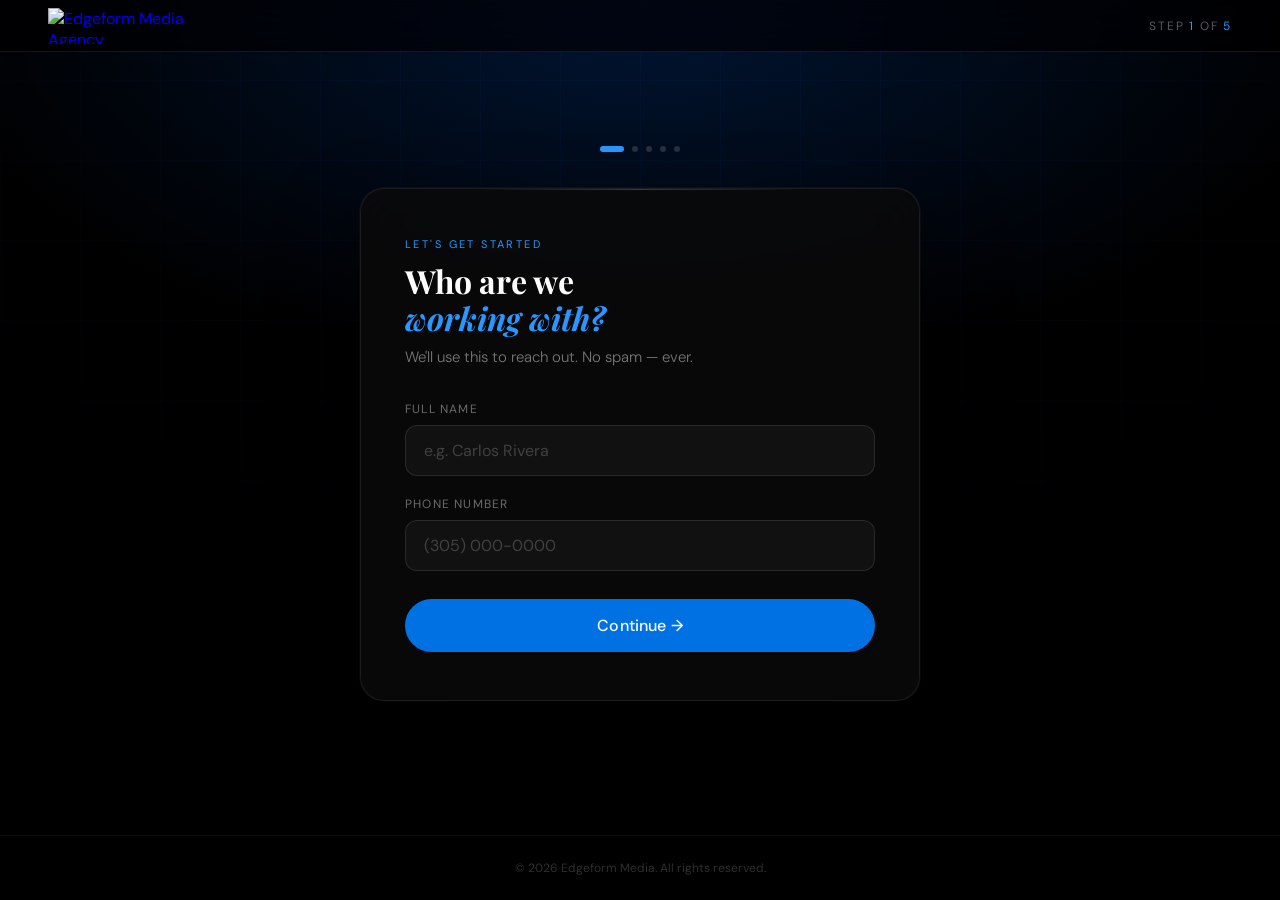
==== form/index.html @ 1263319d "Expand EFMG site with motion and insights" ====
<!DOCTYPE html>
<html lang="en">
<head>
<meta charset="UTF-8">
<meta name="viewport" content="width=device-width, initial-scale=1.0">
<title>Get Started — Edgeform Media</title>
<link rel="preconnect" href="https://fonts.googleapis.com">
<link href="https://fonts.googleapis.com/css2?family=Playfair+Display:ital,wght@0,400;0,700;1,400&family=DM+Sans:wght@300;400;500&display=swap" rel="stylesheet">
<style>
:root {
  --black:#000000;--white:#ffffff;--blue:#0071e3;--blue-hover:#0077ed;--accent:#2997ff;
}
*{margin:0;padding:0;box-sizing:border-box;}
html{scroll-behavior:smooth;}
body{font-family:'DM Sans',-apple-system,BlinkMacSystemFont,sans-serif;background:#000;color:#fff;min-height:100vh;display:flex;flex-direction:column;overflow-x:hidden;}
.page-bg{position:fixed;inset:0;z-index:0;background:radial-gradient(ellipse 80% 60% at 50% 0%,#001533 0%,#000 70%);}
.page-grid{position:fixed;inset:0;z-index:0;background-image:linear-gradient(rgba(41,151,255,.03) 1px,transparent 1px),linear-gradient(90deg,rgba(41,151,255,.03) 1px,transparent 1px);background-size:80px 80px;mask-image:radial-gradient(ellipse 100% 100% at 50% 0%,black 20%,transparent 80%);}
nav{position:relative;z-index:10;padding:0 48px;height:52px;display:flex;align-items:center;justify-content:space-between;background:rgba(0,0,0,.72);backdrop-filter:saturate(180%) blur(20px);border-bottom:1px solid rgba(255,255,255,.08);}
.nav-logo{display:flex;align-items:center;text-decoration:none;}
.nav-logo-img{height:36px;width:auto;aspect-ratio:4/1;object-fit:contain;display:block;}
.nav-step-indicator{font-size:12px;letter-spacing:.15em;text-transform:uppercase;color:rgba(255,255,255,.35);}
.nav-step-indicator span{color:var(--accent);}
.form-wrapper{position:relative;z-index:5;flex:1;display:flex;flex-direction:column;align-items:center;justify-content:center;padding:40px 24px 80px;}
.progress-track{width:100%;max-width:560px;margin-bottom:36px;}
.progress-dots{display:flex;gap:8px;align-items:center;justify-content:center;}
.dot{width:6px;height:6px;border-radius:50%;background:rgba(255,255,255,.15);transition:all .4s cubic-bezier(.23,1,.32,1);}
.dot.active{width:24px;border-radius:3px;background:var(--accent);}
.dot.done{background:rgba(41,151,255,.45);}
.form-card{width:100%;max-width:560px;background:rgba(10,10,10,.85);border:1px solid rgba(255,255,255,.08);border-radius:24px;padding:48px 44px;backdrop-filter:blur(20px);box-shadow:0 40px 80px rgba(0,0,0,.6),0 0 0 1px rgba(255,255,255,.04);position:relative;overflow:hidden;transition:max-width .4s cubic-bezier(.23,1,.32,1);}
.form-card::before{content:'';position:absolute;top:0;left:20%;right:20%;height:1px;background:linear-gradient(90deg,transparent,rgba(41,151,255,.4),transparent);}
.form-card.wide{max-width:920px;}
.step{display:none;}
.step.active{display:block;animation:stepIn .45s cubic-bezier(.23,1,.32,1) forwards;}
@keyframes stepIn{from{opacity:0;transform:translateY(18px)}to{opacity:1;transform:translateY(0)}}
.step-eyebrow{font-size:11px;letter-spacing:.22em;text-transform:uppercase;color:var(--accent);margin-bottom:12px;}
.step-title{font-family:'Playfair Display',serif;font-size:clamp(22px,4vw,32px);font-weight:700;line-height:1.15;margin-bottom:8px;}
.step-title em{font-style:italic;color:var(--accent);}
.step-sub{font-size:15px;color:rgba(255,255,255,.45);line-height:1.6;margin-bottom:32px;font-weight:300;}
.step-sub strong{color:var(--accent);font-weight:500;}
.input-group{margin-bottom:20px;}
.input-label{display:block;font-size:12px;letter-spacing:.1em;text-transform:uppercase;color:rgba(255,255,255,.4);margin-bottom:8px;}
.input-field{width:100%;background:rgba(255,255,255,.04);border:1px solid rgba(255,255,255,.1);border-radius:12px;padding:14px 18px;color:#fff;font-family:'DM Sans',sans-serif;font-size:16px;transition:border-color .2s,background .2s,box-shadow .2s;outline:none;-webkit-appearance:none;}
.input-field::placeholder{color:rgba(255,255,255,.2);}
.input-field:focus{border-color:rgba(41,151,255,.5);background:rgba(41,151,255,.04);box-shadow:0 0 0 3px rgba(41,151,255,.08);}
.input-field.error{border-color:rgba(255,80,80,.5);}
textarea.input-field{resize:vertical;min-height:100px;line-height:1.6;}
.choice-group{display:grid;grid-template-columns:1fr 1fr;gap:12px;margin-bottom:32px;}
.choice-btn{background:rgba(255,255,255,.04);border:1px solid rgba(255,255,255,.1);border-radius:14px;padding:20px 16px;color:#fff;font-family:'DM Sans',sans-serif;font-size:15px;font-weight:500;cursor:pointer;transition:all .25s cubic-bezier(.23,1,.32,1);text-align:center;position:relative;overflow:hidden;}
.choice-btn::before{content:'';position:absolute;inset:0;background:linear-gradient(135deg,rgba(41,151,255,.12),transparent);opacity:0;transition:opacity .25s;}
.choice-btn:hover{border-color:rgba(41,151,255,.35);transform:translateY(-2px);}
.choice-btn:hover::before{opacity:1;}
.choice-icon{font-size:24px;display:block;margin-bottom:8px;}
.stat-block{border:1px solid rgba(255,255,255,.07);border-radius:16px;padding:28px 28px 20px;margin-bottom:28px;background:rgba(41,151,255,.03);overflow:hidden;position:relative;animation:statFadeIn .5s .15s cubic-bezier(.23,1,.32,1) both;}
@keyframes statFadeIn{from{opacity:0;transform:scale(.97)}to{opacity:1;transform:scale(1)}}
.stat-block::before{content:'';position:absolute;top:0;left:0;right:0;height:1px;background:linear-gradient(90deg,transparent,rgba(41,151,255,.35),transparent);}
.stat-number{font-family:'Playfair Display',serif;font-size:56px;font-weight:700;color:var(--accent);line-height:1;margin-bottom:8px;}
.stat-text{font-size:16px;color:rgba(255,255,255,.75);line-height:1.5;font-weight:300;margin-bottom:20px;}
.stat-text strong{color:#fff;font-weight:500;}
.source-btn{display:inline-flex;align-items:center;gap:6px;font-size:11px;letter-spacing:.08em;text-transform:uppercase;color:rgba(255,255,255,.3);text-decoration:none;border:1px solid rgba(255,255,255,.1);padding:6px 14px;border-radius:20px;transition:all .2s;}
.source-btn:hover{color:var(--accent);border-color:rgba(41,151,255,.3);}
.source-btn svg{width:10px;height:10px;}
.btn-primary{width:100%;background:var(--blue);color:#fff;border:none;padding:16px 36px;border-radius:30px;font-size:16px;font-family:'DM Sans',sans-serif;cursor:pointer;transition:all .2s;font-weight:500;margin-top:8px;letter-spacing:.01em;}
.btn-primary:hover{background:var(--blue-hover);transform:scale(1.02);}
.btn-primary:active{transform:scale(.99);}
.btn-back{background:none;border:none;color:rgba(255,255,255,.3);font-family:'DM Sans',sans-serif;font-size:13px;cursor:pointer;margin-top:16px;width:100%;text-align:center;padding:8px;transition:color .2s;letter-spacing:.05em;}
.btn-back:hover{color:rgba(255,255,255,.6);}
.success-icon{width:64px;height:64px;background:rgba(41,151,255,.1);border:1px solid rgba(41,151,255,.3);border-radius:50%;display:flex;align-items:center;justify-content:center;margin:0 auto 28px;animation:successPop .5s cubic-bezier(.34,1.56,.64,1) both;}
@keyframes successPop{from{transform:scale(0);opacity:0}to{transform:scale(1);opacity:1}}
.success-icon svg{width:28px;height:28px;color:var(--accent);}
.divider{height:1px;background:linear-gradient(90deg,transparent,rgba(255,255,255,.08),transparent);margin:28px 0;}
.auto-save-badge{position:absolute;top:-14px;right:24px;background:rgba(41,151,255,.15);border:1px solid rgba(41,151,255,.3);border-radius:20px;padding:4px 14px;font-size:11px;color:var(--accent);letter-spacing:.08em;opacity:0;transition:opacity .4s;}
.auto-save-badge.visible{opacity:1;}

/* ── MODE TOGGLE ── */
.mode-toggle{display:flex;background:rgba(255,255,255,.04);border:1px solid rgba(255,255,255,.08);border-radius:12px;padding:4px;margin-bottom:24px;gap:4px;}
.mode-btn{flex:1;padding:10px 12px;border:none;border-radius:9px;font-family:'DM Sans',sans-serif;font-size:13px;font-weight:500;cursor:pointer;transition:all .25s cubic-bezier(.23,1,.32,1);color:rgba(255,255,255,.4);background:transparent;display:flex;align-items:center;justify-content:center;gap:7px;}
.mode-btn.active{background:var(--blue);color:#fff;box-shadow:0 4px 12px rgba(0,113,227,.35);}
.mode-btn svg{width:14px;height:14px;}

/* ── DEMO BANNER ── */
.demo-banner{background:linear-gradient(135deg,rgba(41,151,255,.12),rgba(0,40,90,.2));border:1px solid rgba(41,151,255,.2);border-radius:14px;padding:18px 20px;display:flex;align-items:center;gap:14px;margin-bottom:20px;}
.demo-banner-icon{font-size:28px;flex-shrink:0;}
.demo-banner-text p{font-size:13px;color:rgba(255,255,255,.55);line-height:1.5;margin-top:3px;}
.demo-banner-text strong{font-size:15px;color:#fff;font-weight:500;}

/* ── BUILDER ── */
.builder-wrap{display:flex;flex-direction:column;gap:10px;}
.tool-row{display:flex;gap:5px;flex-wrap:wrap;align-items:center;}
.tool-btn{display:flex;flex-direction:column;align-items:center;gap:3px;padding:9px 12px;border:2px solid rgba(255,255,255,.1);background:rgba(255,255,255,.04);border-radius:10px;color:rgba(255,255,255,.55);font-family:'DM Sans',sans-serif;font-size:10px;font-weight:600;cursor:pointer;transition:all .18s;min-width:52px;letter-spacing:.02em;}
.tool-btn:hover{background:rgba(255,255,255,.1);color:#fff;border-color:rgba(255,255,255,.3);}
.tool-btn.active{background:#0071e3;color:#fff;border-color:#0071e3;box-shadow:0 4px 14px rgba(0,113,227,.45);}
.tool-btn svg{width:17px;height:17px;}
.tool-sep-v{width:1px;height:34px;background:rgba(255,255,255,.12);margin:0 1px;flex-shrink:0;}
/* Options bar */
.options-row{display:flex;align-items:center;gap:8px;background:rgba(255,255,255,.04);border:1px solid rgba(255,255,255,.1);border-radius:11px;padding:9px 12px;flex-wrap:wrap;}
.opt-label{font-size:10px;color:rgba(255,255,255,.4);font-weight:600;white-space:nowrap;letter-spacing:.06em;text-transform:uppercase;}
.color-swatch{width:26px;height:26px;border-radius:50%;border:3px solid transparent;cursor:pointer;transition:transform .15s,border-color .15s;flex-shrink:0;}
.color-swatch:hover{transform:scale(1.18);}
.color-swatch.active{border-color:#fff;transform:scale(1.18);box-shadow:0 0 0 2px rgba(255,255,255,.3);}
.opt-div{width:1px;height:20px;background:rgba(255,255,255,.12);flex-shrink:0;}
.size-slider{-webkit-appearance:none;appearance:none;width:70px;height:5px;background:rgba(255,255,255,.15);border-radius:3px;outline:none;cursor:pointer;}
.size-slider::-webkit-slider-thumb{-webkit-appearance:none;width:15px;height:15px;border-radius:50%;background:#2997ff;cursor:pointer;border:2px solid #fff;}
.size-val{font-size:11px;color:rgba(255,255,255,.5);min-width:26px;text-align:left;}
.opacity-slider{-webkit-appearance:none;appearance:none;width:70px;height:5px;border-radius:3px;outline:none;cursor:pointer;background:linear-gradient(to right,rgba(255,255,255,0),#fff);}
.opacity-slider::-webkit-slider-thumb{-webkit-appearance:none;width:15px;height:15px;border-radius:50%;background:#2997ff;cursor:pointer;border:2px solid #fff;}
/* Selection panel */
.sel-panel{display:none;align-items:center;gap:8px;background:rgba(41,151,255,.08);border:1px solid rgba(41,151,255,.25);border-radius:11px;padding:8px 12px;flex-wrap:wrap;}
.sel-panel.visible{display:flex;}
.sel-panel-label{font-size:10px;color:var(--accent);font-weight:600;letter-spacing:.06em;text-transform:uppercase;}
/* Canvas */
.canvas-container{position:relative;border-radius:12px;overflow:hidden;border:2px solid rgba(255,255,255,.12);box-shadow:0 8px 32px rgba(0,0,0,.5);width:100%;}
#builderCanvas{display:block;cursor:crosshair;}
.canvas-hint{position:absolute;top:50%;left:50%;transform:translate(-50%,-50%);text-align:center;pointer-events:none;transition:opacity .3s;}
.canvas-hint-icon{font-size:32px;margin-bottom:6px;}
.canvas-hint p{font-size:13px;color:rgba(100,100,100,.7);font-weight:400;}
/* Sections */
.sections-label{font-size:10px;letter-spacing:.1em;text-transform:uppercase;color:rgba(255,255,255,.35);margin-bottom:7px;font-weight:600;}
.sections-grid{display:grid;grid-template-columns:repeat(4,1fr);gap:6px;}
.section-chip{background:rgba(255,255,255,.05);border:1.5px solid rgba(255,255,255,.1);border-radius:9px;padding:9px 4px 7px;text-align:center;cursor:pointer;transition:all .18s;user-select:none;font-family:'DM Sans',sans-serif;}
.section-chip:hover{background:rgba(41,151,255,.14);border-color:rgba(41,151,255,.45);transform:translateY(-2px);box-shadow:0 4px 10px rgba(41,151,255,.18);}
.section-chip:active{transform:translateY(0);}
.section-chip-icon{font-size:18px;display:block;margin-bottom:4px;}
.section-chip-label{font-size:10px;color:rgba(255,255,255,.6);font-weight:600;}
.section-chip:hover .section-chip-label{color:#fff;}

@media(max-width:720px){
  .form-card.wide{padding:24px 16px;}
  .tool-row{gap:4px;}
  .tool-btn{min-width:44px;padding:8px 8px;font-size:10px;}
  .tool-btn svg{width:16px;height:16px;}
  .canvas-container{height:300px !important;}
  .sections-grid{grid-template-columns:repeat(4,1fr);}
  nav{padding:0 20px;}
}
footer{position:relative;z-index:5;text-align:center;padding:24px;font-size:12px;color:rgba(255,255,255,.18);border-top:1px solid rgba(255,255,255,.05);}
</style>
</head>
<body>

<div class="page-bg"></div>
<div class="page-grid"></div>

<nav>
  <a href="index.html" class="nav-logo">
    <img src="logo.png" alt="Edgeform Media Agency" class="nav-logo-img">
  </a>
  <div class="nav-step-indicator">Step <span id="stepCounter">1</span> of <span id="totalSteps">5</span></div>
</nav>

<div class="form-wrapper">
  <div class="progress-track"><div class="progress-dots" id="progressDots"></div></div>

  <div class="form-card" id="formCard">
    <div class="auto-save-badge" id="autoSaveBadge">✓ Info saved</div>

    <!-- STEP 1 -->
    <div class="step active" id="step-1">
      <p class="step-eyebrow">Let's get started</p>
      <h1 class="step-title">Who are we<br><em>working with?</em></h1>
      <p class="step-sub">We'll use this to reach out. No spam — ever.</p>
      <div class="input-group">
        <label class="input-label" for="name">Full Name</label>
        <input class="input-field" type="text" id="name" placeholder="e.g. Carlos Rivera" autocomplete="name">
      </div>
      <div class="input-group">
        <label class="input-label" for="phone">Phone Number</label>
        <input class="input-field" type="tel" id="phone" placeholder="(305) 000-0000" autocomplete="tel">
      </div>
      <button class="btn-primary" onclick="submitStep1()">Continue →</button>
    </div>

    <!-- STEP 2 -->
    <div class="step" id="step-2">
      <p class="step-eyebrow">Your online presence</p>
      <h1 class="step-title">Do you currently<br><em>have a website?</em></h1>
      <p class="step-sub">Be honest — there's no wrong answer here.</p>
      <div class="choice-group">
        <button class="choice-btn" onclick="chooseWebsite('yes')">
          <span class="choice-icon">✅</span><span>Yes, I do</span>
        </button>
        <button class="choice-btn" onclick="chooseWebsite('no')">
          <span class="choice-icon">🚫</span><span>No, not yet</span>
        </button>
      </div>
      <button class="btn-back" onclick="goBack()">← Go back</button>
    </div>

    <!-- STEP 3A -->
    <div class="step" id="step-3a">
      <p class="step-eyebrow">Here's what the data says</p>
      <h1 class="step-title">Your website may be<br><em>costing you clients.</em></h1>
      <div class="stat-block">
        <div class="stat-number">60%</div>
        <p class="stat-text">of business is <strong>lost due to a bad website experience</strong> — customers abandon and never come back.</p>
        <a class="source-btn" href="https://www.prnewswire.com/news-releases/60-of-consumers-abandon-purchases-due-to-poor-website-user-experience-costing-e-commerce-companies-billions-301706784.html" target="_blank" rel="noopener">
          Source <svg viewBox="0 0 12 12" fill="none" stroke="currentColor" stroke-width="1.5"><path d="M2 10L10 2M10 2H5M10 2v5"/></svg>
        </a>
      </div>
      <button class="btn-primary" onclick="goToStep(4)">Let's fix that →</button>
      <button class="btn-back" onclick="goBack()">← Go back</button>
    </div>

    <!-- STEP 3B -->
    <div class="step" id="step-3b">
      <p class="step-eyebrow">Here's what the data says</p>
      <h1 class="step-title">You're invisible<br><em>to most customers.</em></h1>
      <div class="stat-block">
        <div class="stat-number">56%</div>
        <p class="stat-text">of traffic <strong>completely ignores a business with no website</strong> — losing credibility and potential customers before you even get a chance.</p>
        <a class="source-btn" href="https://networksolutions.com/blog/small-business-website-statistics/#:~:text=Customer%20expectations,losing%20credibility%20and%20potential%20customers." target="_blank" rel="noopener">
          Source <svg viewBox="0 0 12 12" fill="none" stroke="currentColor" stroke-width="1.5"><path d="M2 10L10 2M10 2H5M10 2v5"/></svg>
        </a>
      </div>
      <button class="btn-primary" onclick="goToStep(4)">Let's change that →</button>
      <button class="btn-back" onclick="goBack()">← Go back</button>
    </div>

    <!-- STEP 4 -->
    <div class="step" id="step-4">
      <p class="step-eyebrow">Your business</p>
      <h1 class="step-title">What type of<br><em>business do you run?</em></h1>
      <p class="step-sub">HVAC, plumbing, landscaping, dental — whatever it is, we've got you.</p>
      <div class="input-group">
        <label class="input-label" for="businessType">Business Type</label>
        <input class="input-field" type="text" id="businessType" placeholder="e.g. HVAC Contractor, Plumber, Salon...">
      </div>
      <button class="btn-primary" onclick="submitStep4()">Continue →</button>
      <button class="btn-back" onclick="goBack()">← Go back</button>
    </div>

    <!-- STEP 5 — VISUAL BUILDER -->
    <div class="step" id="step-5">
      <p class="step-eyebrow" id="step5Eyebrow">Your vision</p>
      <h1 class="step-title" id="step5Title">Show us what you <em>have in mind.</em></h1>

      <div class="demo-banner">
        <div class="demo-banner-icon">🎁</div>
        <div class="demo-banner-text">
          <strong>We'll build you a free demo first.</strong>
          <p>Sketch or describe what you want — we'll turn it into a working demo, then refine from there together.</p>
        </div>
      </div>

      <div class="mode-toggle">
        <button class="mode-btn active" id="modeText" onclick="setMode('text')">
          <svg viewBox="0 0 16 16" fill="none" stroke="currentColor" stroke-width="1.5"><path d="M2 4h12M2 8h8M2 12h10"/></svg>
          Describe it
        </button>
        <button class="mode-btn" id="modeVisual" onclick="setMode('visual')">
          <svg viewBox="0 0 16 16" fill="none" stroke="currentColor" stroke-width="1.5"><rect x="1" y="1" width="14" height="14" rx="2"/><path d="M1 5h14M5 5v10"/></svg>
          Sketch it
        </button>
      </div>

      <!-- TEXT MODE -->
      <div id="textMode">
        <div class="input-group">
          <label class="input-label" id="step5Label">Describe Your Website</label>
          <textarea class="input-field" id="websiteDesc" placeholder="e.g. I want a clean site where clients can book an HVAC inspection, pay a deposit, and get automatic texts..."></textarea>
        </div>
        <button class="btn-primary" onclick="submitFinal()">Submit →</button>
      </div>

      <!-- VISUAL MODE -->
      <div id="visualMode" style="display:none;">
        <div class="builder-wrap">

          <!-- TOOL ROW -->
          <div class="tool-row">
            <button class="tool-btn active" id="tool-draw" onclick="setTool('draw')">
              <svg viewBox="0 0 20 20" fill="none" stroke="currentColor" stroke-width="2"><path d="M3 17c1.5-1.5 2.5-3.5 5-5L15 5a1.8 1.8 0 00-2.5-2.5L5 10c-2.5 2.5-3.5 3.5-2 7z"/></svg>
              Draw
            </button>
            <button class="tool-btn" id="tool-rect" onclick="setTool('rect')">
              <svg viewBox="0 0 20 20" fill="none" stroke="currentColor" stroke-width="2"><rect x="3" y="4" width="14" height="12" rx="2"/></svg>
              Box
            </button>
            <button class="tool-btn" id="tool-text" onclick="setTool('text')">
              <svg viewBox="0 0 20 20" fill="none" stroke="currentColor" stroke-width="2"><path d="M4 5h12M10 5v11M7 16h6"/></svg>
              Text
            </button>
            <button class="tool-btn" id="tool-select" onclick="setTool('select')">
              <svg viewBox="0 0 20 20" fill="none" stroke="currentColor" stroke-width="2"><path d="M4 3l12 7-6 2-3 6z"/></svg>
              Select
            </button>
            <button class="tool-btn" id="tool-erase" onclick="setTool('erase')">
              <svg viewBox="0 0 20 20" fill="none" stroke="currentColor" stroke-width="2"><path d="M3 17h14M11 3L4 10l5 5 7-7z"/></svg>
              Erase
            </button>
            <div class="tool-sep-v"></div>
            <button class="tool-btn" onclick="undoAction()">
              <svg viewBox="0 0 20 20" fill="none" stroke="currentColor" stroke-width="2"><path d="M3 8h9a5 5 0 010 10H6"/><path d="M3 8l4-4M3 8l4 4"/></svg>
              Undo
            </button>
            <button class="tool-btn" onclick="deleteSelected()">
              <svg viewBox="0 0 20 20" fill="none" stroke="currentColor" stroke-width="2"><path d="M4 5h12M7 5V3h6v2M8 9v6M12 9v6M5 5l1 12h8l1-12"/></svg>
              Delete
            </button>
            <button class="tool-btn" onclick="clearCanvas()">
              <svg viewBox="0 0 20 20" fill="none" stroke="currentColor" stroke-width="2"><path d="M5 5l10 10M15 5L5 15"/></svg>
              Clear
            </button>
          </div>

          <!-- COLOR + OPTIONS ROW -->
          <div class="options-row">
            <span class="opt-label">Color</span>
            <div class="color-swatch active" style="background:#111111" data-color="#111111" onclick="pickColor(this)"></div>
            <div class="color-swatch" style="background:#ffffff;box-shadow:inset 0 0 0 1px #ccc;" data-color="#ffffff" onclick="pickColor(this)"></div>
            <div class="color-swatch" style="background:#2997ff" data-color="#2997ff" onclick="pickColor(this)"></div>
            <div class="color-swatch" style="background:#22c55e" data-color="#22c55e" onclick="pickColor(this)"></div>
            <div class="color-swatch" style="background:#f97316" data-color="#f97316" onclick="pickColor(this)"></div>
            <div class="color-swatch" style="background:#ef4444" data-color="#ef4444" onclick="pickColor(this)"></div>
            <div class="color-swatch" style="background:#a855f7" data-color="#a855f7" onclick="pickColor(this)"></div>
            <input type="color" id="customColor" value="#111111" style="width:26px;height:26px;border-radius:50%;border:3px solid rgba(255,255,255,.25);cursor:pointer;padding:0;flex-shrink:0;" title="Custom color" onchange="drawColor=this.value;document.querySelectorAll('.color-swatch').forEach(c=>c.classList.remove('active'));">
            <div class="opt-div"></div>
            <span class="opt-label">Size</span>
            <input type="range" class="size-slider" id="brushSize" min="2" max="40" value="5" oninput="brushSize=+this.value;document.getElementById('bsLabel').textContent=this.value+'px'">
            <span class="size-val" id="bsLabel">5px</span>
            <div class="opt-div"></div>
            <span class="opt-label">Opacity</span>
            <input type="range" class="opacity-slider" id="opacitySlider" min="5" max="100" value="100" oninput="drawOpacity=+this.value/100;document.getElementById('opLabel').textContent=this.value+'%'">
            <span class="size-val" id="opLabel">100%</span>
          </div>

          <!-- SELECTION PANEL — appears when element is selected -->
          <div class="sel-panel" id="selPanel">
            <span class="sel-panel-label">✦ Selected:</span>
            <span id="selName" style="font-size:12px;color:#fff;font-weight:600;"></span>
            <div class="opt-div"></div>
            <span class="opt-label">Color</span>
            <input type="color" id="selColor" value="#111111" style="width:24px;height:24px;border-radius:50%;border:2px solid rgba(255,255,255,.3);cursor:pointer;padding:0;flex-shrink:0;" onchange="changeSelectedColor(this.value)">
            <div class="opt-div"></div>
            <span class="opt-label">Opacity</span>
            <input type="range" class="opacity-slider" id="selOpacity" min="5" max="100" value="100" style="width:70px;" oninput="changeSelectedOpacity(+this.value/100);document.getElementById('selOpLabel').textContent=this.value+'%'">
            <span class="size-val" id="selOpLabel">100%</span>
            <div class="opt-div"></div>
            <span class="opt-label">Label</span>
            <input type="text" id="selLabel" style="background:rgba(255,255,255,.08);border:1px solid rgba(255,255,255,.2);border-radius:6px;color:#fff;font-size:12px;padding:4px 8px;font-family:'DM Sans',sans-serif;outline:none;width:110px;" placeholder="Edit text..." oninput="changeSelectedLabel(this.value)">
            <button onclick="deleteSelected()" style="background:rgba(255,60,60,.12);border:1px solid rgba(255,60,60,.3);color:#ff7070;border-radius:7px;padding:4px 10px;cursor:pointer;font-size:11px;font-family:'DM Sans',sans-serif;font-weight:600;white-space:nowrap;">Delete</button>
          </div>

          <!-- CANVAS — 16:9 ratio, white, auto-sized -->
          <div class="canvas-container" id="canvasContainer">
            <canvas id="builderCanvas"></canvas>
            <div class="canvas-hint" id="canvasHint">
              <div class="canvas-hint-icon">✏️</div>
              <p>Draw freely — or click sections below to build your layout</p>
            </div>
          </div>

          <!-- SECTION CHIPS -->
          <div>
            <div class="sections-label">➕ Click to add page sections</div>
            <div class="sections-grid" id="sectionsGrid"></div>
          </div>

        </div>

        <input type="file" id="imgUploadInput" accept="image/*" style="display:none" onchange="handleImageUpload(event)">
        <button class="btn-primary" style="margin-top:14px" onclick="submitVisual()">Submit My Sketch →</button>
      </div>

      <button class="btn-back" onclick="goBack()">← Go back</button>
    </div>

    <!-- STEP 6 -->
    <div class="step" id="step-6">
      <div class="success-icon">
        <svg viewBox="0 0 24 24" fill="none" stroke="currentColor" stroke-width="2" stroke-linecap="round" stroke-linejoin="round"><polyline points="20 6 9 17 4 12"/></svg>
      </div>
      <p class="step-eyebrow" style="text-align:center">You're all set</p>
      <h1 class="step-title" style="text-align:center;margin-bottom:16px">We'll be in touch<br><em>very soon.</em></h1>
      <p class="step-sub" style="text-align:center;margin-bottom:32px">We've received everything we need. Expect a call or text within 24 hours — your <strong>free demo</strong> will be ready shortly after.</p>
      <div class="divider"></div>
      <a href="index.html" class="btn-primary" style="display:block;text-align:center;text-decoration:none;">← Back to Edgeform</a>
    </div>

  </div>
</div>

<footer>© 2026 Edgeform Media. All rights reserved.</footer>

<script>
// ── STATE ────────────────────────────────────────────────────
const S = { step:1, history:[1], websiteAnswer:null, data:{}, mode:'text' };
const TOTAL = 5;


// ── INIT ─────────────────────────────────────────────────────
buildDots(); updateNav();
function buildDots(){
  const c=document.getElementById('progressDots'); c.innerHTML='';
  for(let i=1;i<=TOTAL;i++){const d=document.createElement('div');d.className='dot';d.id=`dot-${i}`;c.appendChild(d);}
  refreshDots();
}
function refreshDots(){
  const v=visNum();
  for(let i=1;i<=TOTAL;i++){const d=document.getElementById(`dot-${i}`);d.className='dot';if(i<v)d.classList.add('done');else if(i===v)d.classList.add('active');}
}
function visNum(){const s=S.step;if(s===1)return 1;if(s===2)return 2;if(s==='3a'||s==='3b')return 3;if(s===4)return 4;return 5;}
function updateNav(){document.getElementById('stepCounter').textContent=Math.min(visNum(),TOTAL);document.getElementById('totalSteps').textContent=TOTAL;}

// ── NAV ───────────────────────────────────────────────────────
function showStep(id){
  document.querySelectorAll('.step.active').forEach(e=>e.classList.remove('active'));
  const t=document.getElementById(`step-${id}`); if(!t)return;
  t.classList.add('active'); S.step=id; refreshDots(); updateNav();
  const card=document.getElementById('formCard');
  card.classList.toggle('wide', id===5);
  if(id===5){updateStep5Copy();}
}
function goToStep(id){S.history.push(id);showStep(id);}
function goBack(){if(S.history.length>1){S.history.pop();showStep(S.history[S.history.length-1]);}}
function updateStep5Copy(){
  if(S.websiteAnswer==='yes'){
    document.getElementById('step5Eyebrow').textContent='Your current site';
    document.getElementById('step5Title').innerHTML='Show us what you <em>currently have.</em>';
    document.getElementById('step5Label').textContent='Describe Your Current Website';
    document.getElementById('websiteDesc').placeholder='e.g. I have a basic Wix site — looks outdated, doesn\'t rank on Google, and clients can\'t book online...';
  } else {
    document.getElementById('step5Eyebrow').textContent='Your vision';
    document.getElementById('step5Title').innerHTML='Show us what you <em>have in mind.</em>';
    document.getElementById('step5Label').textContent='Describe Your Ideal Website';
    document.getElementById('websiteDesc').placeholder='e.g. Clean, dark site where clients can book an appointment, pay a deposit, and get automatic texts...';
  }
}

// ── STEP ACTIONS ──────────────────────────────────────────────
let autoSaved=false;
function tryAutoSave(){
  const n=document.getElementById('name').value.trim(), p=document.getElementById('phone').value.trim();
  if(n&&p&&!autoSaved){autoSaved=true;post({name:n,phone:p,autoSave:true});showBadge();}
}
function showBadge(){const b=document.getElementById('autoSaveBadge');b.classList.add('visible');setTimeout(()=>b.classList.remove('visible'),3000);}
document.getElementById('name').addEventListener('blur',tryAutoSave);
document.getElementById('phone').addEventListener('blur',tryAutoSave);
document.getElementById('phone').addEventListener('input',function(){
  let v=this.value.replace(/\D/g,'').slice(0,10);
  if(v.length>=7)v=`(${v.slice(0,3)}) ${v.slice(3,6)}-${v.slice(6)}`;
  else if(v.length>=4)v=`(${v.slice(0,3)}) ${v.slice(3)}`;
  else if(v.length>0)v=`(${v}`;
  this.value=v;
});
function submitStep1(){
  const n=document.getElementById('name').value.trim(), p=document.getElementById('phone').value.trim();
  if(!n){err('name');return;} if(!p){err('phone');return;}
  S.data.name=n; S.data.phone=p;
  if(!autoSaved){post({name:n,phone:p,autoSave:true});autoSaved=true;}
  goToStep(2);
}
function chooseWebsite(a){S.websiteAnswer=a;S.data.hasWebsite=a;goToStep(a==='yes'?'3a':'3b');}
function submitStep4(){const v=document.getElementById('businessType').value.trim();if(!v){err('businessType');return;}S.data.businessType=v;goToStep(5);}
function err(id){const e=document.getElementById(id);e.classList.add('error');e.focus();e.addEventListener('input',()=>e.classList.remove('error'),{once:true});}

// ── MODE TOGGLE ───────────────────────────────────────────────
function setMode(m){
  S.mode=m;
  document.getElementById('modeText').classList.toggle('active',m==='text');
  document.getElementById('modeVisual').classList.toggle('active',m==='visual');
  document.getElementById('textMode').style.display=m==='text'?'block':'none';
  document.getElementById('visualMode').style.display=m==='visual'?'block':'none';
  if(m==='visual'){requestAnimationFrame(()=>requestAnimationFrame(()=>{initCanvas();}));}
}

// ── SUBMIT ────────────────────────────────────────────────────
function submitFinal(){
  const d=document.getElementById('websiteDesc').value.trim(); if(!d){err('websiteDesc');return;}
  S.data.websiteDescription=d; S.data.inputMode='text';
  post({...S.data,autoSave:false,complete:true}); goToStep(6);
}
function submitVisual(){
  if(!canvas){submitFinal();return;}
  drawAll();
  const b64=canvas.toDataURL('image/png').split(',')[1];
  S.data.inputMode='visual';
  S.data.canvasImage=b64;
  S.data.websiteDescription=document.getElementById('websiteDesc').value.trim()||'[Visual sketch provided]';
  post({...S.data,autoSave:false,complete:true}); goToStep(6);
}
function post(payload){
  const CRM_API='https://edgeform-crm-api.edgeformmedia.workers.dev/api/submissions';
  const LEGACY_MEDIA_EP='https://script.google.com/macros/s/AKfycbwNQfLtAOGamQ4hE2Prpxj9ELdOi2l1Pot111HiCxd8zdxSsZMU808Xk21uh0soimJ1gw/exec';
  payload.source='edgeform-form'; payload.timestamp=new Date().toISOString();
  const crmPayload={...payload,hasSketch:Boolean(payload.canvasImage)}; delete crmPayload.canvasImage;
  fetch(CRM_API,{method:'POST',headers:{'Content-Type':'application/json'},body:JSON.stringify(crmPayload)}).catch(()=>{});
  // Keep the media bridge during migration so visual sketches still reach Drive.
  fetch(LEGACY_MEDIA_EP,{method:'POST',mode:'no-cors',headers:{'Content-Type':'application/json'},body:JSON.stringify(payload)}).catch(()=>{});
}

// ═══════════════════════════════════════════════════
//  CANVAS BUILDER — v3: 16:9, resize, text, sel panel
// ═══════════════════════════════════════════════════
const SECTIONS = [
  { label:'Nav Bar',  icon:'🔝', h:50,  color:'#1e3a5f', desc:'Navigation' },
  { label:'Hero',     icon:'⭐', h:110, color:'#1a1a2e', desc:'Main banner' },
  { label:'Services', icon:'🔧', h:88,  color:'#0f2027', desc:'What you offer' },
  { label:'About',    icon:'👤', h:80,  color:'#1a1a2e', desc:'About you' },
  { label:'Reviews',  icon:'💬', h:80,  color:'#0f2027', desc:'Testimonials' },
  { label:'Booking',  icon:'📅', h:96,  color:'#1e3a5f', desc:'Book online' },
  { label:'Gallery',  icon:'🖼', h:88,  color:'#1a1a2e', desc:'Photos' },
  { label:'Contact',  icon:'📞', h:68,  color:'#0f2027', desc:'Footer / contact' },
];

let canvas, ctx;
let tool       = 'draw';
let drawColor  = '#111111';
let brushSize  = 5;
let drawOpacity = 1.0;
let isDrawing  = false;
let lastX = 0, lastY = 0;
let rectStart  = null;
let elements   = [];
let selectedEl = null, dragOX = 0, dragOY = 0;
let resizeHandle = null; // {el, corner}
let undoStack  = [];
let textInput  = null;

// ── Build section chips ─────────────────────────────
function buildSectionsPanel() {
  const grid = document.getElementById('sectionsGrid');
  if (!grid || grid.children.length > 0) return;
  SECTIONS.forEach(s => {
    const chip = document.createElement('div');
    chip.className = 'section-chip';
    chip.innerHTML = `<span class="section-chip-icon">${s.icon}</span><span class="section-chip-label">${s.label}</span>`;
    chip.addEventListener('click', () => placeSection(s));
    grid.appendChild(chip);
  });
}

// ── Init ────────────────────────────────────────────
function initCanvas() {
  if (canvas) { resizeCanvas(); return; }
  canvas = document.getElementById('builderCanvas');
  ctx    = canvas.getContext('2d');
  buildSectionsPanel();
  requestAnimationFrame(() => requestAnimationFrame(() => {
    resizeCanvas();
    saveUndo();
  }));
  canvas.addEventListener('mousedown',  onDown);
  canvas.addEventListener('mousemove',  onMove);
  canvas.addEventListener('mouseup',    onUp);
  canvas.addEventListener('mouseleave', onUp);
  canvas.addEventListener('dblclick',   onDblClick);
  canvas.addEventListener('touchstart', e => { e.preventDefault(); onDown(t2m(e)); }, { passive:false });
  canvas.addEventListener('touchmove',  e => { e.preventDefault(); onMove(t2m(e)); }, { passive:false });
  canvas.addEventListener('touchend',   e => { e.preventDefault(); onUp(t2m(e));   }, { passive:false });
}

function t2m(e) {
  const t = e.touches[0] || e.changedTouches[0];
  return { clientX:t.clientX, clientY:t.clientY, button:0 };
}

// ── Resize canvas to fill container at 16:9 ─────────
function resizeCanvas() {
  if (!canvas) return;
  const cc = document.getElementById('canvasContainer');
  const W  = cc.clientWidth;
  if (!W) return;
  const H   = Math.round(W * 9 / 16);
  const dpr = window.devicePixelRatio || 1;
  cc.style.height = H + 'px';
  canvas.width    = W * dpr;
  canvas.height   = H * dpr;
  canvas.style.width  = W + 'px';
  canvas.style.height = H + 'px';
  ctx.setTransform(1, 0, 0, 1, 0, 0);
  ctx.scale(dpr, dpr);
  drawAll();
}

window.addEventListener('resize', () => {
  if (canvas && S.step === 5 && S.mode === 'visual') resizeCanvas();
});

function getW() { return canvas.width  / (window.devicePixelRatio || 1); }
function getH() { return canvas.height / (window.devicePixelRatio || 1); }

function gp(e) {
  const r   = canvas.getBoundingClientRect();
  const dpr = window.devicePixelRatio || 1;
  return {
    x: (e.clientX - r.left) * (canvas.width  / r.width)  / dpr,
    y: (e.clientY - r.top)  * (canvas.height / r.height) / dpr
  };
}

// ── Resize handle hit test ──────────────────────────
const HANDLE_R = 6;
function getHandles(el) {
  const x = el.x, y = el.y, w = el.w || 160, h = el.h || 50;
  return [
    { id:'se', x:x+w, y:y+h },
    { id:'sw', x:x,   y:y+h },
    { id:'ne', x:x+w, y:y   },
    { id:'nw', x:x,   y:y   },
  ];
}
function hitHandle(el, px, py) {
  if (!el || (el.type !== 'rect' && el.type !== 'section')) return null;
  for (const h of getHandles(el)) {
    if (Math.abs(px - h.x) <= HANDLE_R + 3 && Math.abs(py - h.y) <= HANDLE_R + 3) return h.id;
  }
  return null;
}

// ── Events ──────────────────────────────────────────
function onDown(e) {
  if (e.button !== 0 && e.button !== undefined) return;
  const p = gp(e);
  isDrawing = true;
  hideHint();

  if (tool === 'draw' || tool === 'erase') {
    saveUndo();
    ctx.beginPath();
    ctx.moveTo(p.x, p.y);
    lastX = p.x; lastY = p.y;

  } else if (tool === 'rect') {
    saveUndo();
    rectStart = { x:p.x, y:p.y };

  } else if (tool === 'text') {
    saveUndo();
    placeTextInput(p.x, p.y);
    isDrawing = false;

  } else if (tool === 'select') {
    // Check resize handle on currently selected element first
    if (selectedEl) {
      const h = hitHandle(selectedEl, p.x, p.y);
      if (h) { resizeHandle = { el:selectedEl, corner:h, startX:p.x, startY:p.y, origX:selectedEl.x, origY:selectedEl.y, origW:selectedEl.w||160, origH:selectedEl.h||50 }; return; }
    }
    // Hit test all elements
    const prev = selectedEl;
    selectedEl = null;
    resizeHandle = null;
    for (let i = elements.length - 1; i >= 0; i--) {
      if (hitTest(elements[i], p.x, p.y)) {
        selectedEl = elements[i];
        dragOX = p.x - elements[i].x;
        dragOY = p.y - elements[i].y;
        break;
      }
    }
    updateSelPanel();
    drawAll();
  }
}

function onMove(e) {
  if (!isDrawing) return;
  const p = gp(e);

  if (tool === 'draw') {
    ctx.globalAlpha = drawOpacity;
    ctx.lineWidth   = brushSize;
    ctx.lineCap     = 'round';
    ctx.lineJoin    = 'round';
    ctx.strokeStyle = drawColor;
    ctx.lineTo(p.x, p.y);
    ctx.stroke();
    ctx.beginPath();
    ctx.moveTo(p.x, p.y);
    ctx.globalAlpha = 1;
    lastX = p.x; lastY = p.y;

  } else if (tool === 'erase') {
    ctx.lineWidth   = brushSize * 3;
    ctx.lineCap     = 'round';
    ctx.strokeStyle = '#f8f8f8';
    ctx.lineTo(p.x, p.y);
    ctx.stroke();
    ctx.beginPath();
    ctx.moveTo(p.x, p.y);

  } else if (tool === 'rect' && rectStart) {
    drawAll();
    const w = p.x - rectStart.x, h = p.y - rectStart.y;
    ctx.save();
    ctx.globalAlpha = drawOpacity;
    ctx.fillStyle   = drawColor;
    ctx.strokeStyle = drawColor;
    ctx.lineWidth   = 2;
    ctx.beginPath();
    ctx.roundRect(rectStart.x, rectStart.y, w, h, 4);
    ctx.fill();
    ctx.globalAlpha = 1;
    ctx.stroke();
    ctx.restore();

  } else if (tool === 'select') {
    if (resizeHandle) {
      const dx = p.x - resizeHandle.startX;
      const dy = p.y - resizeHandle.startY;
      const el = resizeHandle.el;
      const c  = resizeHandle.corner;
      if (c === 'se') { el.w = Math.max(40, resizeHandle.origW + dx); el.h = Math.max(20, resizeHandle.origH + dy); }
      else if (c === 'sw') { el.x = resizeHandle.origX + dx; el.w = Math.max(40, resizeHandle.origW - dx); el.h = Math.max(20, resizeHandle.origH + dy); }
      else if (c === 'ne') { el.w = Math.max(40, resizeHandle.origW + dx); el.y = resizeHandle.origY + dy; el.h = Math.max(20, resizeHandle.origH - dy); }
      else if (c === 'nw') { el.x = resizeHandle.origX + dx; el.y = resizeHandle.origY + dy; el.w = Math.max(40, resizeHandle.origW - dx); el.h = Math.max(20, resizeHandle.origH - dy); }
      drawAll();
    } else if (selectedEl) {
      selectedEl.x = p.x - dragOX;
      selectedEl.y = p.y - dragOY;
      drawAll();
    }
  }
}

function onUp(e) {
  if (!isDrawing && !resizeHandle) return;
  const wasResize = !!resizeHandle;
  isDrawing    = false;
  resizeHandle = null;

  if (tool === 'rect' && rectStart && e) {
    const p = gp(e);
    const w = p.x - rectStart.x, h = p.y - rectStart.y;
    if (Math.abs(w) > 6 && Math.abs(h) > 6) {
      elements.push({ type:'rect', x:rectStart.x, y:rectStart.y, w, h, color:drawColor, opacity:drawOpacity });
    }
    rectStart = null;
    drawAll();
  }
  if (wasResize) { saveUndo(); updateSelPanel(); }
}

// ── Double-click to edit section/text label inline ──
function onDblClick(e) {
  const p = gp(e);
  for (let i = elements.length - 1; i >= 0; i--) {
    const el = elements[i];
    if ((el.type === 'section' || el.type === 'text') && hitTest(el, p.x, p.y)) {
      selectedEl = el;
      setTool('select');
      updateSelPanel();
      // Focus the label field
      setTimeout(() => {
        const lf = document.getElementById('selLabel');
        if (lf) { lf.focus(); lf.select(); }
      }, 50);
      return;
    }
  }
}

// ── Draw all ─────────────────────────────────────────
function drawAll() {
  if (!ctx || !canvas.width || !canvas.height) return;
  const W = getW(), H = getH();

  // White background
  ctx.fillStyle = '#f8f8f8';
  ctx.fillRect(0, 0, W, H);

  // Subtle dot grid
  ctx.fillStyle = 'rgba(0,0,0,0.07)';
  for (let x = 16; x < W; x += 24) {
    for (let y = 16; y < H; y += 24) {
      ctx.beginPath(); ctx.arc(x, y, 1, 0, Math.PI*2); ctx.fill();
    }
  }

  elements.forEach(drawEl);

  // Selection outline + handles
  if (selectedEl && tool === 'select') {
    const el = selectedEl;
    const x = el.x, y = el.y;
    const w = el.w || 160, h = el.h || 50;
    ctx.save();
    ctx.strokeStyle = '#0071e3';
    ctx.lineWidth   = 2;
    ctx.setLineDash([5, 3]);
    ctx.strokeRect(x - 2, y - 2, w + 4, h + 4);
    ctx.setLineDash([]);
    // Resize handles
    for (const hd of getHandles(el)) {
      ctx.fillStyle   = '#fff';
      ctx.strokeStyle = '#0071e3';
      ctx.lineWidth   = 1.5;
      ctx.fillRect(hd.x - HANDLE_R, hd.y - HANDLE_R, HANDLE_R*2, HANDLE_R*2);
      ctx.strokeRect(hd.x - HANDLE_R, hd.y - HANDLE_R, HANDLE_R*2, HANDLE_R*2);
    }
    ctx.restore();
  }
}

function drawEl(el) {
  ctx.save();
  const op = (el.opacity !== undefined) ? el.opacity : 1;

  if (el.type === 'section') {
    const W  = getW();
    const w  = el.w || W - 24;
    const h  = el.h || 52;
    ctx.globalAlpha = op;
    ctx.fillStyle   = el.color || '#1e3a5f';
    ctx.beginPath();
    ctx.roundRect(el.x, el.y, w, h, 5);
    ctx.fill();
    ctx.globalAlpha = 1;
    // Icon + editable label
    ctx.font      = 'bold 13px DM Sans, Arial, sans-serif';
    ctx.fillStyle = 'rgba(255,255,255,0.92)';
    ctx.fillText(`${el.icon}  ${el.label}`, el.x + 14, el.y + h/2 + 5);
    // Right label (desc)
    ctx.font      = '11px DM Sans, Arial, sans-serif';
    ctx.fillStyle = 'rgba(255,255,255,0.38)';
    ctx.textAlign = 'right';
    ctx.fillText(el.desc || '', el.x + w - 12, el.y + h/2 + 4);
    ctx.textAlign = 'left';

  } else if (el.type === 'rect') {
    ctx.globalAlpha = op;
    ctx.fillStyle   = el.color;
    ctx.strokeStyle = el.color;
    ctx.lineWidth   = 2;
    ctx.beginPath();
    ctx.roundRect(el.x, el.y, el.w, el.h, 4);
    ctx.fill();
    ctx.globalAlpha = Math.min(1, op + 0.15);
    ctx.stroke();
    ctx.globalAlpha = 1;

  } else if (el.type === 'text') {
    ctx.globalAlpha = op;
    ctx.font        = `bold ${el.size || 15}px DM Sans, Arial, sans-serif`;
    ctx.fillStyle   = el.color || '#111';
    ctx.fillText(el.label || el.text || '', el.x, el.y);
    ctx.globalAlpha = 1;

  } else if (el.type === 'image' && el.img) {
    ctx.globalAlpha = op;
    ctx.drawImage(el.img, el.x, el.y, el.w, el.h);
    ctx.globalAlpha = 1;
    ctx.strokeStyle = '#ccc';
    ctx.lineWidth   = 1;
    ctx.strokeRect(el.x, el.y, el.w, el.h);
  }
  ctx.restore();
}

// ── Place section chip ───────────────────────────────
function placeSection(s) {
  const W = getW();
  const lastY = elements
    .filter(e => e.type === 'section')
    .reduce((m, e) => Math.max(m, e.y + (e.h || 52) + 4), 10);
  elements.push({
    type:'section', label:s.label, icon:s.icon,
    desc:s.desc, color:s.color, opacity:1,
    x:10, y:lastY, w:W - 20, h:s.h
  });
  saveUndo(); drawAll(); hideHint();
}

// ── Tools ────────────────────────────────────────────
function setTool(t) {
  tool = t;
  document.querySelectorAll('.tool-btn').forEach(b => b.classList.remove('active'));
  const tb = document.getElementById(`tool-${t}`);
  if (tb) tb.classList.add('active');
  if (!canvas) return;
  canvas.style.cursor = t === 'text' ? 'text' : t === 'select' ? 'default' : t === 'erase' ? 'cell' : 'crosshair';
  if (t !== 'select') { selectedEl = null; resizeHandle = null; updateSelPanel(); drawAll(); }
}

function pickColor(el) {
  document.querySelectorAll('.color-swatch').forEach(c => c.classList.remove('active'));
  el.classList.add('active');
  drawColor = el.dataset.color;
  const cc = document.getElementById('customColor');
  if (cc) cc.value = drawColor;
}

// ── Selection panel ──────────────────────────────────
function updateSelPanel() {
  const panel = document.getElementById('selPanel');
  if (!panel) return;
  if (!selectedEl) {
    panel.classList.remove('visible');
    return;
  }
  panel.classList.add('visible');
  const el = selectedEl;
  document.getElementById('selName').textContent    = el.label || el.text || el.type;
  document.getElementById('selColor').value         = el.color || '#111111';
  const opPct = Math.round((el.opacity !== undefined ? el.opacity : 1) * 100);
  document.getElementById('selOpacity').value       = opPct;
  document.getElementById('selOpLabel').textContent = opPct + '%';
  document.getElementById('selLabel').value         = el.label || el.text || '';
}

function changeSelectedColor(v) {
  if (!selectedEl) return;
  selectedEl.color = v;
  saveUndo(); drawAll();
}

function changeSelectedOpacity(v) {
  if (!selectedEl) return;
  selectedEl.opacity = v;
  drawAll();
}

function changeSelectedLabel(v) {
  if (!selectedEl) return;
  if (selectedEl.type === 'text') selectedEl.text  = v;
  else selectedEl.label = v;
  drawAll();
}

// ── Text tool ────────────────────────────────────────
function placeTextInput(x, y) {
  if (textInput) { textInput.remove(); textInput = null; }
  const cc = document.getElementById('canvasContainer');
  const r  = canvas.getBoundingClientRect();
  const sx = r.width  / getW();
  const sy = r.height / getH();
  const fs = Math.max(13, brushSize + 8);
  textInput = document.createElement('input');
  textInput.style.cssText = `
    position:absolute;
    left:${x * sx}px;
    top:${(y - fs) * sy}px;
    background:#fff;
    border:2px solid #0071e3;
    border-radius:6px;
    color:#111;
    font-size:${fs}px;
    font-family:'DM Sans',Arial,sans-serif;
    font-weight:bold;
    outline:none;
    min-width:140px;
    max-width:${(getW() - x) * sx}px;
    z-index:100;
    padding:4px 8px;
    box-shadow:0 4px 16px rgba(0,113,227,0.35);
  `;
  cc.style.overflow = 'visible';
  cc.appendChild(textInput);
  textInput.focus();

  const commit = () => {
    const txt = textInput ? textInput.value.trim() : '';
    if (txt) {
      elements.push({ type:'text', x, y, label:txt, text:txt, color:drawColor, opacity:drawOpacity, size:fs });
    }
    if (textInput) { textInput.remove(); textInput = null; }
    if (cc) cc.style.overflow = 'hidden';
    drawAll();
  };
  textInput.addEventListener('keydown', ev => { if (ev.key === 'Enter' || ev.key === 'Escape') commit(); });
  textInput.addEventListener('blur', commit);
}

// ── Image upload ─────────────────────────────────────
function handleImageUpload(e) {
  const f = e.target.files[0]; if (!f) return;
  const rd = new FileReader();
  rd.onload = ev => {
    const img = new Image();
    img.onload = () => {
      const W = getW();
      const s = Math.min(1, (W * 0.5) / img.width);
      elements.push({ type:'image', img, x:40, y:40, w:img.width*s, h:img.height*s, opacity:1 });
      saveUndo(); drawAll(); hideHint();
    };
    img.src = ev.target.result;
  };
  rd.readAsDataURL(f);
  e.target.value = '';
}

// ── Hit test ─────────────────────────────────────────
function hitTest(el, x, y) {
  if (el.type === 'section' || el.type === 'rect' || el.type === 'image') {
    const ex = Math.min(el.x, el.x + (el.w||0));
    const ey = Math.min(el.y, el.y + (el.h||0));
    return x>=ex && x<=ex+Math.abs(el.w||160) && y>=ey && y<=ey+Math.abs(el.h||52);
  }
  if (el.type === 'text') return x>=el.x-4 && x<=el.x+200 && y>=el.y-20 && y<=el.y+8;
  return false;
}

// ── Undo / Delete / Clear ─────────────────────────────
function saveUndo() {
  if (!canvas || !canvas.width || !canvas.height) return;
  try {
    undoStack.push({
      id:  ctx.getImageData(0, 0, canvas.width, canvas.height),
      els: JSON.parse(JSON.stringify(elements.map(e => e.type==='image' ? {...e, img:null} : e)))
    });
    if (undoStack.length > 30) undoStack.shift();
  } catch(err) {}
}

function undoAction() {
  if (undoStack.length <= 1) return;
  undoStack.pop();
  const p = undoStack[undoStack.length - 1];
  ctx.putImageData(p.id, 0, 0);
  elements   = p.els;
  selectedEl = null;
  updateSelPanel();
  drawAll();
}

function deleteSelected() {
  if (!selectedEl) return;
  elements   = elements.filter(e => e !== selectedEl);
  selectedEl = null;
  saveUndo(); updateSelPanel(); drawAll();
}

function clearCanvas() {
  if (!confirm('Clear the entire canvas?')) return;
  saveUndo();
  elements   = [];
  selectedEl = null;
  updateSelPanel(); drawAll(); showHint();
}

function hideHint() {
  const h = document.getElementById('canvasHint');
  if (h) h.style.opacity = '0';
}
function showHint() {
  const h = document.getElementById('canvasHint');
  if (h) h.style.opacity = '1';
}

</script>

<!--
═══════════════════════════════════════════════════════
  GOOGLE APPS SCRIPT — paste at script.google.com
═══════════════════════════════════════════════════════

function doPost(e) {
  const data = JSON.parse(e.postData.contents);
  const ss = SpreadsheetApp.openById('YOUR_SHEET_ID');
  const sheet = ss.getSheetByName('Leads') || ss.insertSheet('Leads');

  // Add header row if empty
  if (sheet.getLastRow() === 0) {
    sheet.appendRow(['Timestamp','Name','Phone','Has Website','Business Type','Description','Mode','Sketch URL','Status']);
  }

  let imageUrl = '';
  if (data.canvasImage) {
    const folder = DriveApp.getFolderById('YOUR_DRIVE_FOLDER_ID');
    const blob = Utilities.newBlob(
      Utilities.base64Decode(data.canvasImage),
      'image/png',
      `sketch_${(data.name||'unknown').replace(/\s/g,'_')}_${Date.now()}.png`
    );
    const file = folder.createFile(blob);
    file.setSharing(DriveApp.Access.ANYONE_WITH_LINK, DriveApp.Permission.VIEW);
    imageUrl = file.getUrl();
  }

  sheet.appendRow([
    data.timestamp,
    data.name || '',
    data.phone || '',
    data.hasWebsite || '',
    data.businessType || '',
    data.websiteDescription || '',
    data.inputMode || 'text',
    imageUrl,
    data.autoSave ? 'partial' : 'complete'
  ]);

  return ContentService
    .createTextOutput(JSON.stringify({ ok: true }))
    .setMimeType(ContentService.MimeType.JSON);
}

═══════════════════════════════════════════════════════
  DEPLOY STEPS:
  1. Extensions → Apps Script → paste above
  2. Deploy → New Deployment → Web App
     Execute as: Me | Access: Anyone
  3. Copy /exec URL → replace YOUR_SCRIPT_ID in post()
  4. Create Drive folder → copy ID → YOUR_DRIVE_FOLDER_ID
  5. Copy Sheet ID from URL → YOUR_SHEET_ID

  SHEET COLUMNS:
  Timestamp | Name | Phone | Has Website | Business Type
  Description | Mode | Sketch URL | Status (partial/complete)
═══════════════════════════════════════════════════════
-->
</body>
</html>
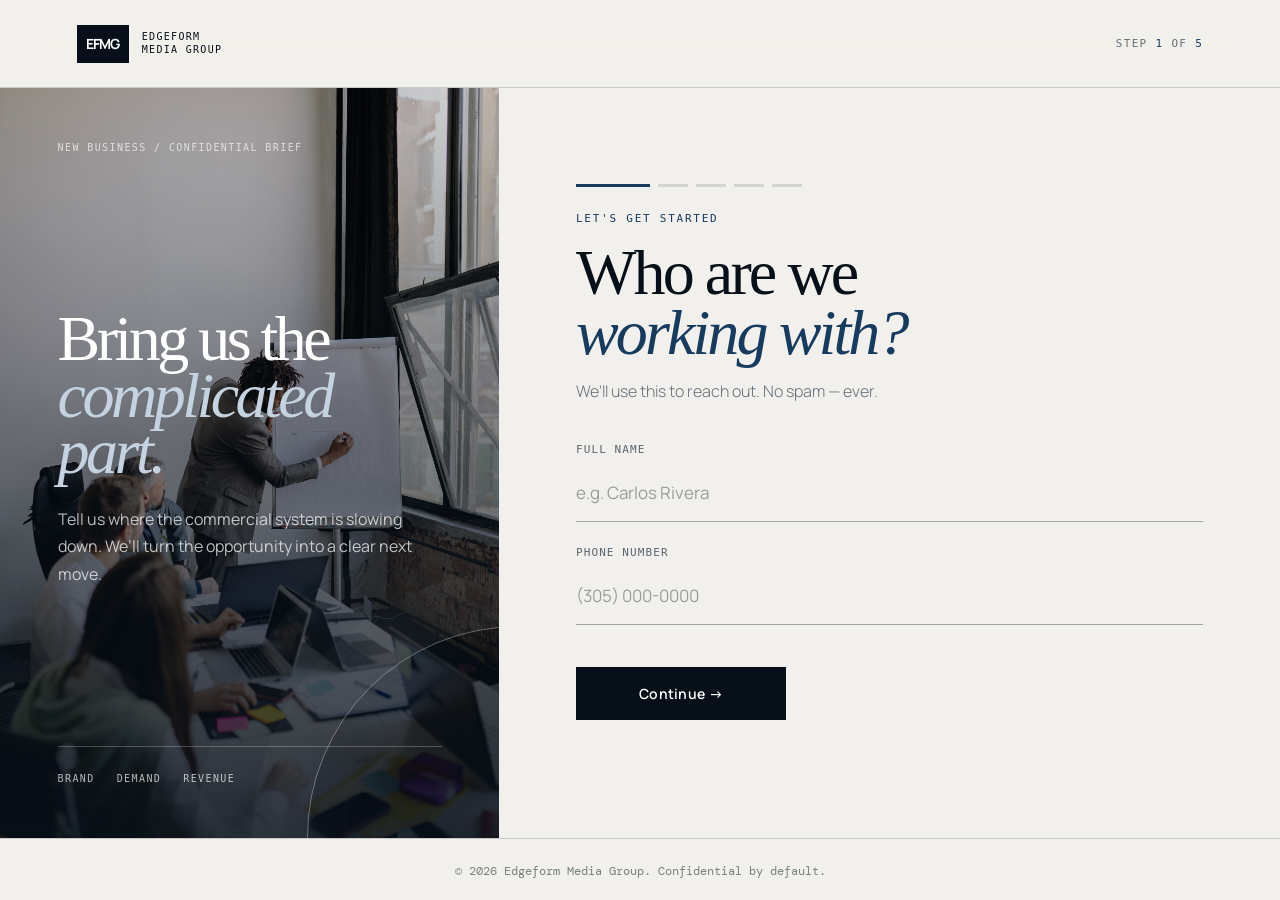
==== commit 41708f4c: "Restyle intake form for EFMG brand" ====
--- a/form/index.html
+++ b/form/index.html
@@ -3,7 +3,7 @@
 <head>
 <meta charset="UTF-8">
 <meta name="viewport" content="width=device-width, initial-scale=1.0">
-<title>Get Started — Edgeform Media</title>
+<title>Start a Conversation — EFMG</title>
 <link rel="preconnect" href="https://fonts.googleapis.com">
 <link href="https://fonts.googleapis.com/css2?family=Playfair+Display:ital,wght@0,400;0,700;1,400&family=DM+Sans:wght@300;400;500&display=swap" rel="stylesheet">
 <style>
@@ -134,6 +134,7 @@
 }
 footer{position:relative;z-index:5;text-align:center;padding:24px;font-size:12px;color:rgba(255,255,255,.18);border-top:1px solid rgba(255,255,255,.05);}
 </style>
+<link rel="stylesheet" href="form-theme.css">
 </head>
 <body>
 
@@ -141,11 +142,20 @@
 <div class="page-grid"></div>
 
 <nav>
-  <a href="index.html" class="nav-logo">
-    <img src="logo.png" alt="Edgeform Media Agency" class="nav-logo-img">
+  <a href="/" class="nav-logo" aria-label="Edgeform Media Group home">
+    <b>EFMG</b><span>EDGEFORM<br>MEDIA GROUP</span>
   </a>
   <div class="nav-step-indicator">Step <span id="stepCounter">1</span> of <span id="totalSteps">5</span></div>
 </nav>
+
+<aside class="form-context" aria-label="About this brief">
+  <span class="context-kicker">New business / confidential brief</span>
+  <div>
+    <h1>Bring us the<br><em>complicated part.</em></h1>
+    <p>Tell us where the commercial system is slowing down. We’ll turn the opportunity into a clear next move.</p>
+  </div>
+  <div class="context-meta"><span>Brand</span><span>Demand</span><span>Revenue</span></div>
+</aside>
 
 <div class="form-wrapper">
   <div class="progress-track"><div class="progress-dots" id="progressDots"></div></div>
@@ -219,7 +229,7 @@
     <div class="step" id="step-4">
       <p class="step-eyebrow">Your business</p>
       <h1 class="step-title">What type of<br><em>business do you run?</em></h1>
-      <p class="step-sub">HVAC, plumbing, landscaping, dental — whatever it is, we've got you.</p>
+      <p class="step-sub">Tell us the market you serve and what your customers come to you for.</p>
       <div class="input-group">
         <label class="input-label" for="businessType">Business Type</label>
         <input class="input-field" type="text" id="businessType" placeholder="e.g. HVAC Contractor, Plumber, Salon...">
@@ -373,13 +383,13 @@
       <h1 class="step-title" style="text-align:center;margin-bottom:16px">We'll be in touch<br><em>very soon.</em></h1>
       <p class="step-sub" style="text-align:center;margin-bottom:32px">We've received everything we need. Expect a call or text within 24 hours — your <strong>free demo</strong> will be ready shortly after.</p>
       <div class="divider"></div>
-      <a href="index.html" class="btn-primary" style="display:block;text-align:center;text-decoration:none;">← Back to Edgeform</a>
+      <a href="/" class="btn-primary" style="display:block;text-align:center;text-decoration:none;">← Back to Edgeform</a>
     </div>
 
   </div>
 </div>
 
-<footer>© 2026 Edgeform Media. All rights reserved.</footer>
+<footer>© 2026 Edgeform Media Group. Confidential by default.</footer>
 
 <script>
 // ── STATE ────────────────────────────────────────────────────
--- a/form/form-theme.css
+++ b/form/form-theme.css
@@ -0,0 +1,581 @@
+@import url('https://fonts.googleapis.com/css2?family=DM+Mono:wght@400;500&family=Manrope:wght@400;500;600&family=Newsreader:ital,wght@0,400;1,400&display=swap');
+
+:root {
+  --form-ink: #071019;
+  --form-paper: #f2f0ec;
+  --form-white: #fbfaf7;
+  --form-line: #c9c9c3;
+  --form-blue: #173b5f;
+  --form-blue-light: #dce1e2;
+  --form-muted: #647078;
+  --accent: #173b5f;
+  --blue: #173b5f;
+  --blue-hover: #0e2a44;
+}
+
+html,
+body {
+  overflow-x: hidden;
+}
+
+body {
+  display: grid;
+  grid-template-columns: minmax(330px, .78fr) minmax(540px, 1.22fr);
+  grid-template-rows: 88px minmax(calc(100vh - 150px), auto) 62px;
+  background: var(--form-paper);
+  color: var(--form-ink);
+  font-family: Manrope, Arial, sans-serif;
+}
+
+.page-bg {
+  background: var(--form-paper);
+}
+
+.page-grid {
+  opacity: 0;
+}
+
+nav {
+  grid-column: 1 / -1;
+  height: 88px;
+  padding: 0 6vw;
+  background: rgba(242, 240, 236, .9);
+  border-bottom: 1px solid var(--form-line);
+  backdrop-filter: blur(18px);
+}
+
+.nav-logo {
+  display: flex;
+  align-items: center;
+  gap: 13px;
+  color: var(--form-ink);
+}
+
+.nav-logo b {
+  display: grid;
+  place-items: center;
+  width: 52px;
+  height: 38px;
+  background: var(--form-ink);
+  color: white;
+  font-size: 14px;
+  letter-spacing: -1px;
+}
+
+.nav-logo span {
+  font: 500 10px/1.25 'DM Mono', monospace;
+  letter-spacing: .13em;
+}
+
+.nav-step-indicator {
+  color: var(--form-muted);
+  font: 500 11px 'DM Mono', monospace;
+  letter-spacing: .12em;
+}
+
+.nav-step-indicator span {
+  color: var(--form-blue);
+}
+
+.form-context {
+  grid-column: 1;
+  grid-row: 2;
+  position: relative;
+  z-index: 2;
+  min-height: 680px;
+  padding: 54px 4.5vw;
+  overflow: hidden;
+  display: flex;
+  flex-direction: column;
+  justify-content: space-between;
+  background: linear-gradient(180deg, rgba(7,16,25,.2), rgba(7,16,25,.88)), url('../assets/stock2.jpg') center/cover;
+  color: white;
+}
+
+.form-context::after {
+  content: '';
+  position: absolute;
+  width: 420px;
+  height: 420px;
+  right: -230px;
+  bottom: -210px;
+  border: 1px solid rgba(255,255,255,.35);
+  border-radius: 50%;
+  box-shadow: 0 0 0 55px rgba(255,255,255,.025), 0 0 0 110px rgba(255,255,255,.02);
+}
+
+.context-kicker,
+.context-meta span {
+  font: 500 10px 'DM Mono', monospace;
+  letter-spacing: .14em;
+  text-transform: uppercase;
+}
+
+.context-kicker {
+  color: rgba(255,255,255,.68);
+}
+
+.form-context h1 {
+  max-width: 520px;
+  margin: auto 0 26px;
+  font: 400 clamp(48px, 5vw, 78px)/.88 Newsreader, Georgia, serif;
+  letter-spacing: -.055em;
+}
+
+.form-context h1 em {
+  font-weight: 400;
+  color: #c4d3df;
+}
+
+.form-context > div > p {
+  max-width: 460px;
+  color: rgba(255,255,255,.72);
+  font-size: 16px;
+  line-height: 1.7;
+}
+
+.context-meta {
+  position: relative;
+  z-index: 1;
+  display: flex;
+  gap: 22px;
+  padding-top: 26px;
+  border-top: 1px solid rgba(255,255,255,.24);
+}
+
+.context-meta span {
+  color: rgba(255,255,255,.7);
+}
+
+.form-wrapper {
+  grid-column: 2;
+  grid-row: 2;
+  min-width: 0;
+  padding: 54px clamp(28px, 6vw, 90px) 76px;
+  justify-content: center;
+  background: var(--form-paper);
+}
+
+.progress-track {
+  max-width: 680px;
+  margin-bottom: 25px;
+}
+
+.progress-dots {
+  justify-content: flex-start;
+}
+
+.dot {
+  width: 30px;
+  height: 3px;
+  border-radius: 0;
+  background: #d4d5d1;
+}
+
+.dot.active {
+  width: 74px;
+  border-radius: 0;
+  background: var(--form-blue);
+}
+
+.dot.done {
+  background: #899ba8;
+}
+
+.form-card,
+.form-card.wide {
+  width: 100%;
+  max-width: 680px;
+  padding: 0;
+  overflow: visible;
+  background: transparent;
+  border: 0;
+  border-radius: 0;
+  box-shadow: none;
+  backdrop-filter: none;
+}
+
+.form-card.wide {
+  max-width: 920px;
+}
+
+.form-card::before {
+  display: none;
+}
+
+.step.active {
+  animation: corporateStep .65s cubic-bezier(.22, 1, .36, 1) forwards;
+}
+
+@keyframes corporateStep {
+  from { opacity: 0; transform: translateY(28px); }
+  to { opacity: 1; transform: none; }
+}
+
+.step-eyebrow {
+  margin-bottom: 18px;
+  color: var(--form-blue);
+  font: 500 11px 'DM Mono', monospace;
+  letter-spacing: .16em;
+}
+
+.step-title {
+  max-width: 720px;
+  margin-bottom: 15px;
+  color: var(--form-ink);
+  font: 400 clamp(42px, 5vw, 70px)/.94 Newsreader, Georgia, serif;
+  letter-spacing: -.045em;
+}
+
+.step-title em {
+  color: var(--form-blue);
+  font-weight: 400;
+}
+
+.step-sub {
+  max-width: 590px;
+  margin-bottom: 38px;
+  color: var(--form-muted);
+  font-size: 16px;
+  line-height: 1.7;
+}
+
+.step-sub strong {
+  color: var(--form-blue);
+}
+
+.input-group {
+  margin-bottom: 24px;
+}
+
+.input-label,
+.sections-label,
+.opt-label {
+  color: #59666e;
+  font: 500 11px 'DM Mono', monospace;
+  letter-spacing: .1em;
+}
+
+.input-field {
+  min-height: 58px;
+  padding: 15px 0;
+  color: var(--form-ink);
+  background: transparent;
+  border: 0;
+  border-bottom: 1px solid #9fa7a4;
+  border-radius: 0;
+  font-family: Manrope, Arial, sans-serif;
+  font-size: 17px;
+}
+
+.input-field::placeholder {
+  color: #969e9b;
+}
+
+.input-field:focus {
+  color: var(--form-ink);
+  background: transparent;
+  border-color: var(--form-blue);
+  box-shadow: 0 2px 0 var(--form-blue);
+}
+
+textarea.input-field {
+  min-height: 130px;
+}
+
+.choice-group {
+  gap: 12px;
+}
+
+.choice-btn {
+  min-height: 150px;
+  padding: 26px;
+  color: var(--form-ink);
+  background: var(--form-white);
+  border: 1px solid var(--form-line);
+  border-radius: 0;
+  font-family: Manrope, Arial, sans-serif;
+  font-size: 16px;
+  text-align: left;
+}
+
+.choice-btn::before {
+  background: linear-gradient(135deg, rgba(23,59,95,.1), transparent 60%);
+}
+
+.choice-btn:hover {
+  color: var(--form-ink);
+  border-color: var(--form-blue);
+  transform: translateY(-5px);
+  box-shadow: 0 18px 38px rgba(7,16,25,.08);
+}
+
+.choice-icon {
+  margin-bottom: 28px;
+  filter: grayscale(1);
+}
+
+.btn-primary {
+  width: auto;
+  min-width: 210px;
+  margin-top: 18px;
+  padding: 17px 28px;
+  color: white;
+  background: var(--form-ink);
+  border-radius: 0;
+  font-family: Manrope, Arial, sans-serif;
+  font-size: 14px;
+  font-weight: 600;
+  letter-spacing: .02em;
+}
+
+.btn-primary:hover {
+  background: var(--form-blue);
+  transform: translateY(-3px);
+  box-shadow: 0 14px 34px rgba(23,59,95,.2);
+}
+
+.btn-back {
+  width: auto;
+  margin: 18px 0 0 18px;
+  color: #6f7976;
+  font-family: Manrope, Arial, sans-serif;
+  font-size: 13px;
+}
+
+.btn-back:hover {
+  color: var(--form-ink);
+}
+
+.stat-block,
+.demo-banner {
+  padding: 28px;
+  background: var(--form-blue-light);
+  border: 1px solid #bcc6ca;
+  border-radius: 0;
+}
+
+.stat-block::before {
+  background: var(--form-blue);
+}
+
+.stat-number {
+  color: var(--form-blue);
+  font: 400 72px/1 Newsreader, Georgia, serif;
+}
+
+.stat-text,
+.demo-banner-text p {
+  color: #536169;
+  font-size: 16px;
+}
+
+.stat-text strong,
+.demo-banner-text strong {
+  color: var(--form-ink);
+}
+
+.source-btn {
+  color: #536169;
+  border-color: #a8b2b4;
+  border-radius: 0;
+}
+
+.source-btn:hover {
+  color: var(--form-blue);
+  border-color: var(--form-blue);
+}
+
+.mode-toggle {
+  background: #e2e4e1;
+  border: 1px solid var(--form-line);
+  border-radius: 0;
+}
+
+.mode-btn {
+  color: #69736f;
+  border-radius: 0;
+  font-family: Manrope, Arial, sans-serif;
+}
+
+.mode-btn.active {
+  background: var(--form-ink);
+  box-shadow: none;
+}
+
+.tool-row,
+.options-row,
+.sel-panel {
+  color: var(--form-ink);
+}
+
+#selName,
+#selLabel {
+  color: var(--form-ink) !important;
+}
+
+#selLabel {
+  background: var(--form-white) !important;
+  border-color: #aab1ae !important;
+}
+
+#customColor,
+#selColor {
+  border-color: #8e9995 !important;
+}
+
+.tool-btn,
+.section-chip {
+  color: #4d5955;
+  background: var(--form-white);
+  border-color: var(--form-line);
+  border-radius: 0;
+}
+
+.tool-btn:hover,
+.section-chip:hover {
+  color: var(--form-ink);
+  background: var(--form-blue-light);
+  border-color: #8ca0ad;
+}
+
+.tool-btn.active {
+  color: white;
+  background: var(--form-blue);
+  border-color: var(--form-blue);
+  box-shadow: none;
+}
+
+.options-row,
+.sel-panel {
+  background: #e5e7e4;
+  border-color: var(--form-line);
+  border-radius: 0;
+}
+
+.section-chip-label,
+.size-val,
+.canvas-hint p {
+  color: #5d6864;
+}
+
+.section-chip:hover .section-chip-label {
+  color: var(--form-ink);
+}
+
+.tool-sep-v,
+.opt-div {
+  background: var(--form-line);
+}
+
+.canvas-container {
+  border: 1px solid #aab1ae;
+  border-radius: 0;
+  box-shadow: 0 18px 45px rgba(7,16,25,.1);
+}
+
+.success-icon {
+  color: var(--form-blue);
+  background: var(--form-blue-light);
+  border-color: #9cabb3;
+  border-radius: 0;
+}
+
+.divider {
+  background: var(--form-line);
+}
+
+.auto-save-badge {
+  top: -34px;
+  color: var(--form-blue);
+  background: var(--form-blue-light);
+  border-color: #9cabb3;
+  border-radius: 0;
+  font: 500 11px 'DM Mono', monospace;
+}
+
+footer {
+  grid-column: 1 / -1;
+  grid-row: 3;
+  color: #77817d;
+  background: var(--form-paper);
+  border-top: 1px solid var(--form-line);
+  font: 400 12px 'DM Mono', monospace;
+}
+
+@media (max-width: 900px) {
+  body {
+    display: flex;
+    min-height: 100vh;
+  }
+
+  nav {
+    min-height: 78px;
+    padding: 0 24px;
+  }
+
+  .form-context {
+    display: none;
+  }
+
+  .form-wrapper {
+    width: 100%;
+    padding: 48px 24px 70px;
+  }
+
+  .progress-track,
+  .form-card,
+  .form-card.wide {
+    max-width: 680px;
+  }
+}
+
+@media (max-width: 560px) {
+  nav {
+    min-height: 72px;
+    padding: 0 18px;
+  }
+
+  .nav-logo span {
+    display: none;
+  }
+
+  .nav-logo b {
+    width: 48px;
+    height: 36px;
+  }
+
+  .form-wrapper {
+    padding: 38px 20px 60px;
+  }
+
+  .step-title {
+    font-size: clamp(38px, 12vw, 54px);
+  }
+
+  .choice-group {
+    grid-template-columns: 1fr;
+  }
+
+  .choice-btn {
+    min-height: 118px;
+  }
+
+  .btn-primary {
+    width: 100%;
+  }
+
+  .btn-back {
+    width: 100%;
+    margin-left: 0;
+  }
+}
+
+@media (prefers-reduced-motion: reduce) {
+  *, *::before, *::after {
+    scroll-behavior: auto !important;
+    animation-duration: .01ms !important;
+    animation-iteration-count: 1 !important;
+    transition-duration: .01ms !important;
+  }
+}
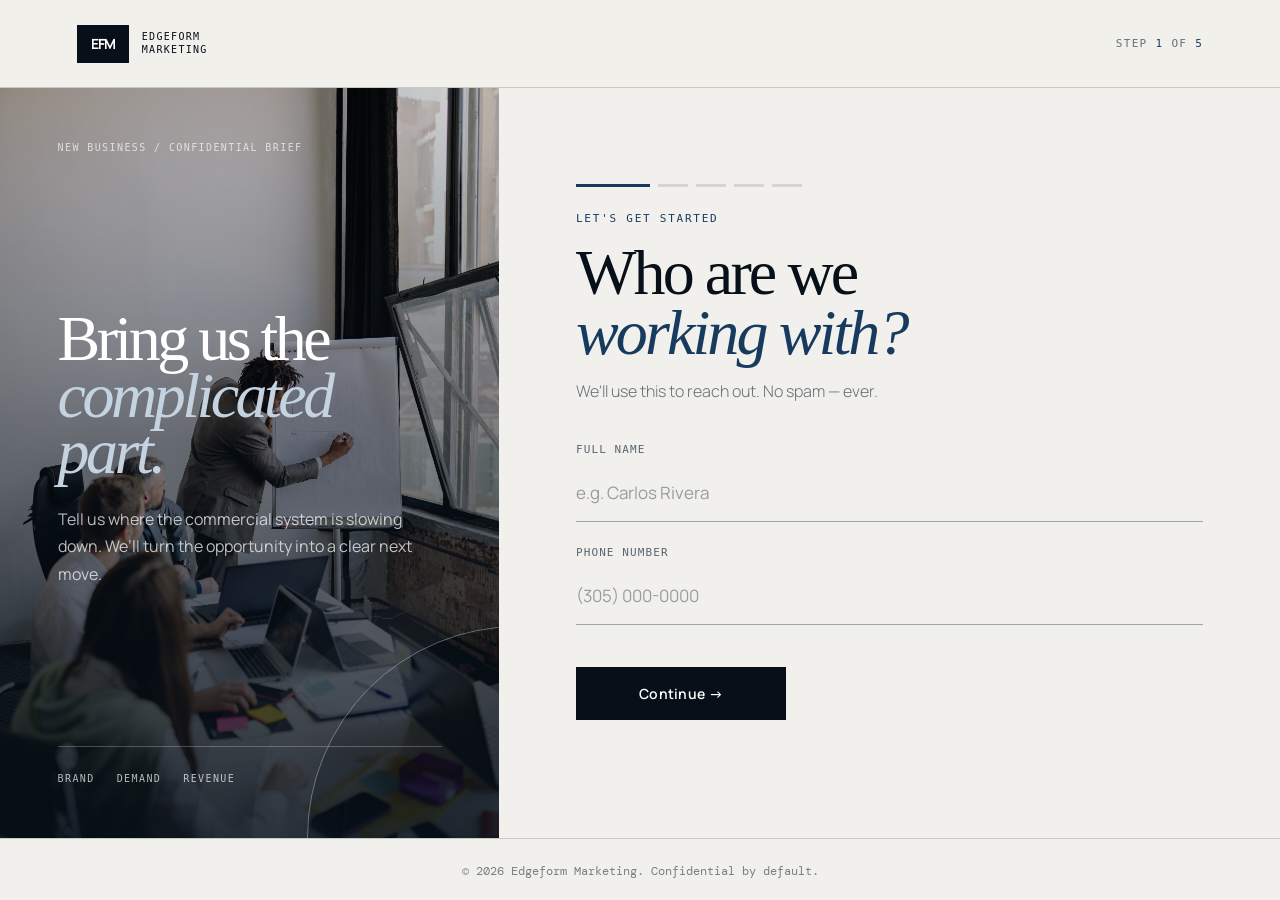
==== commit 1f2d4fe8: "Rebrand site from EFMG / Edgeform Media Group to Edgeform Marketing Co-Authored-By: Claude Opus 5 <n" ====
--- a/form/index.html
+++ b/form/index.html
@@ -3,7 +3,7 @@
 <head>
 <meta charset="UTF-8">
 <meta name="viewport" content="width=device-width, initial-scale=1.0">
-<title>Start a Conversation — EFMG</title>
+<title>Start a Conversation — Edgeform Marketing</title>
 <link rel="preconnect" href="https://fonts.googleapis.com">
 <link href="https://fonts.googleapis.com/css2?family=Playfair+Display:ital,wght@0,400;0,700;1,400&family=DM+Sans:wght@300;400;500&display=swap" rel="stylesheet">
 <style>
@@ -142,8 +142,8 @@
 <div class="page-grid"></div>
 
 <nav>
-  <a href="/" class="nav-logo" aria-label="Edgeform Media Group home">
-    <b>EFMG</b><span>EDGEFORM<br>MEDIA GROUP</span>
+  <a href="/" class="nav-logo" aria-label="Edgeform Marketing home">
+    <b>EFM</b><span>EDGEFORM<br>MARKETING</span>
   </a>
   <div class="nav-step-indicator">Step <span id="stepCounter">1</span> of <span id="totalSteps">5</span></div>
 </nav>
@@ -389,7 +389,7 @@
   </div>
 </div>
 
-<footer>© 2026 Edgeform Media Group. Confidential by default.</footer>
+<footer>© 2026 Edgeform Marketing. Confidential by default.</footer>
 
 <script>
 // ── STATE ────────────────────────────────────────────────────
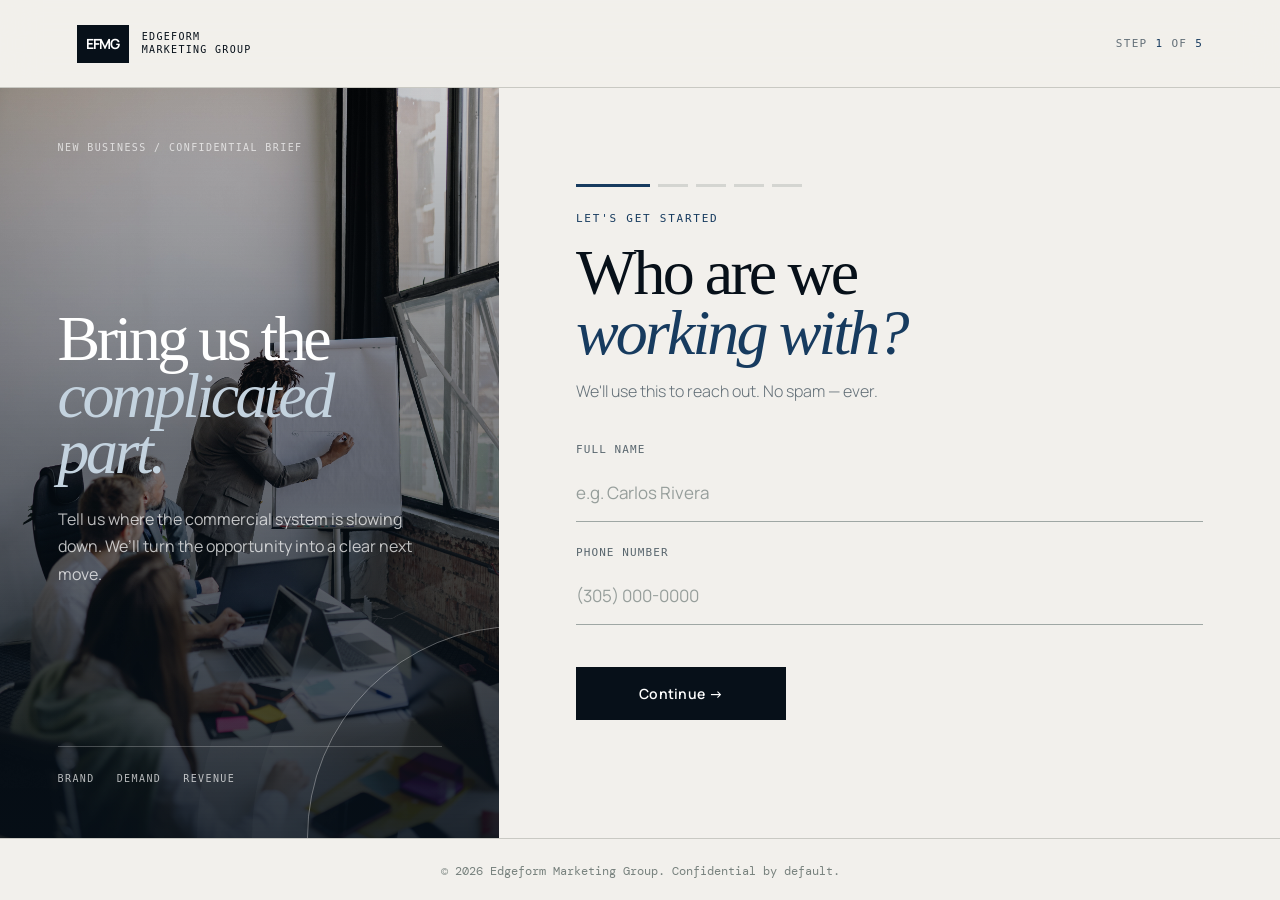
==== commit e2a7ac0c: "Rename brand to Edgeform Marketing Group Co-Authored-By: Claude Opus 5 <noreply@anthropic.com>" ====
--- a/form/index.html
+++ b/form/index.html
@@ -3,7 +3,7 @@
 <head>
 <meta charset="UTF-8">
 <meta name="viewport" content="width=device-width, initial-scale=1.0">
-<title>Start a Conversation — Edgeform Marketing</title>
+<title>Start a Conversation — Edgeform Marketing Group</title>
 <link rel="preconnect" href="https://fonts.googleapis.com">
 <link href="https://fonts.googleapis.com/css2?family=Playfair+Display:ital,wght@0,400;0,700;1,400&family=DM+Sans:wght@300;400;500&display=swap" rel="stylesheet">
 <style>
@@ -142,8 +142,8 @@
 <div class="page-grid"></div>
 
 <nav>
-  <a href="/" class="nav-logo" aria-label="Edgeform Marketing home">
-    <b>EFM</b><span>EDGEFORM<br>MARKETING</span>
+  <a href="/" class="nav-logo" aria-label="Edgeform Marketing Group home">
+    <b>EFMG</b><span>EDGEFORM<br>MARKETING GROUP</span>
   </a>
   <div class="nav-step-indicator">Step <span id="stepCounter">1</span> of <span id="totalSteps">5</span></div>
 </nav>
@@ -389,7 +389,7 @@
   </div>
 </div>
 
-<footer>© 2026 Edgeform Marketing. Confidential by default.</footer>
+<footer>© 2026 Edgeform Marketing Group. Confidential by default.</footer>
 
 <script>
 // ── STATE ────────────────────────────────────────────────────
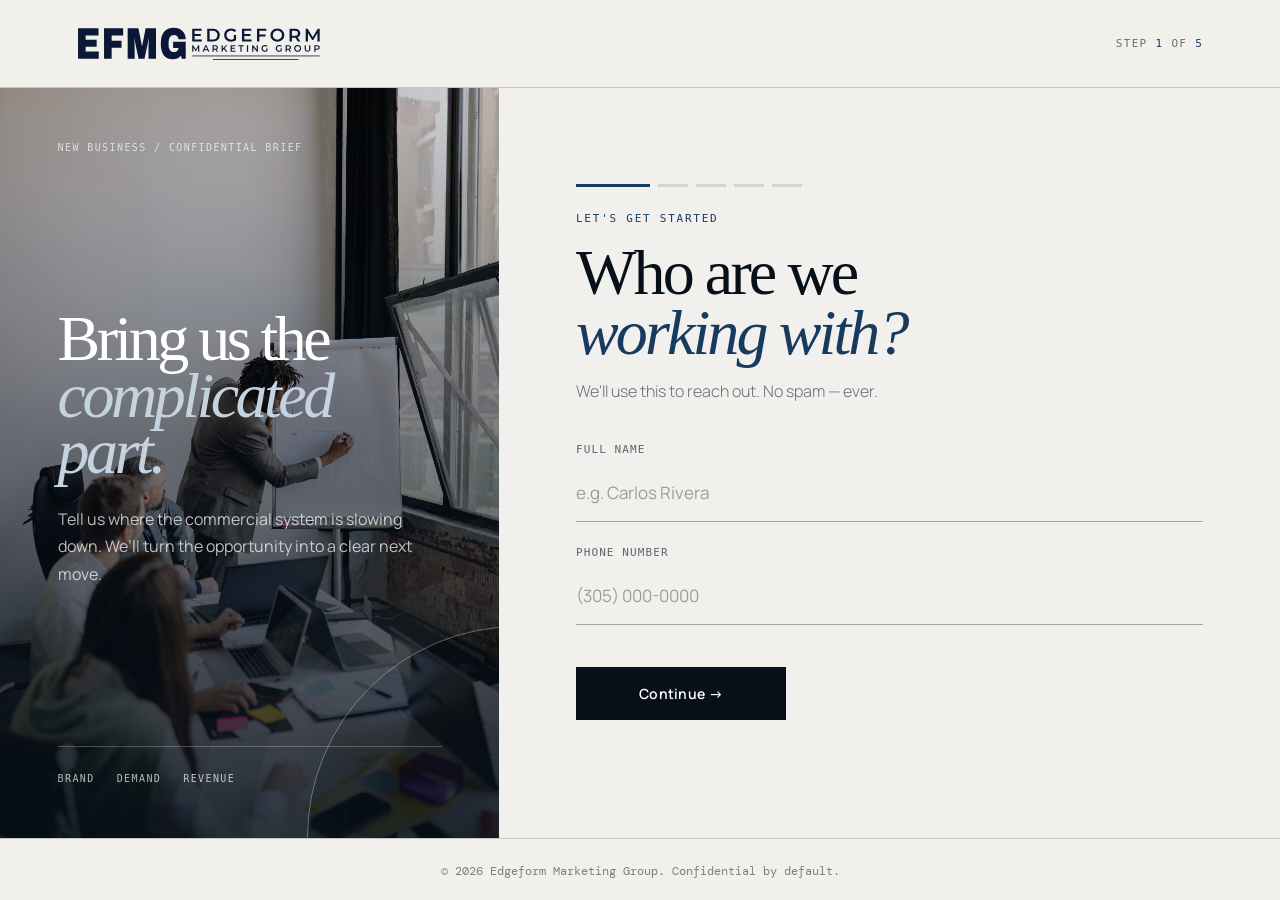
==== commit 2fbd706c: "Rebrand to Edgeform Marketing Group with new EFMG logo Replace text brand mark with SVG logo (navy +" ====
--- a/form/index.html
+++ b/form/index.html
@@ -3,7 +3,7 @@
 <head>
 <meta charset="UTF-8">
 <meta name="viewport" content="width=device-width, initial-scale=1.0">
-<title>Start a Conversation — Edgeform Marketing Group</title>
+<title>Start a Conversation — Edgeform Marketing Group</title><link rel="icon" href="/favicon.svg" type="image/svg+xml">
 <link rel="preconnect" href="https://fonts.googleapis.com">
 <link href="https://fonts.googleapis.com/css2?family=Playfair+Display:ital,wght@0,400;0,700;1,400&family=DM+Sans:wght@300;400;500&display=swap" rel="stylesheet">
 <style>
@@ -143,7 +143,7 @@
 
 <nav>
   <a href="/" class="nav-logo" aria-label="Edgeform Marketing Group home">
-    <b>EFMG</b><span>EDGEFORM<br>MARKETING GROUP</span>
+    <img class="brand-logo" src="/assets/efmg-logo.svg" alt="Edgeform Marketing Group" width="220" height="31">
   </a>
   <div class="nav-step-indicator">Step <span id="stepCounter">1</span> of <span id="totalSteps">5</span></div>
 </nav>
--- a/form/form-theme.css
+++ b/form/form-theme.css
@@ -579,3 +579,5 @@
     transition-duration: .01ms !important;
   }
 }
+
+.brand-logo{display:block;height:34px;width:auto;max-width:none}@media(max-width:760px){.brand-logo{height:26px}}
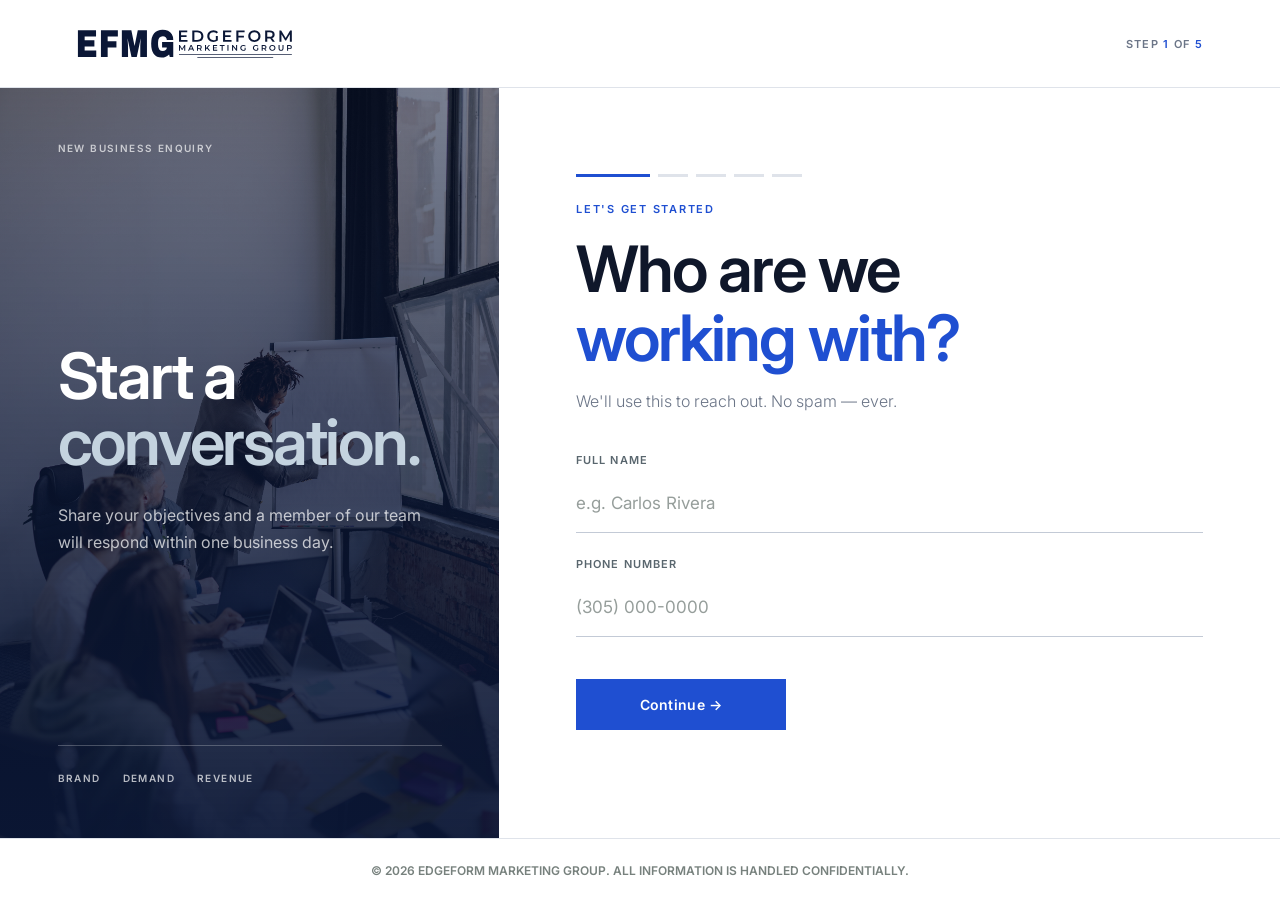
==== commit de1c7e3f: "Overhaul site with corporate design system and scroll motion - Replace per-page styles with shared s" ====
--- a/form/index.html
+++ b/form/index.html
@@ -3,16 +3,16 @@
 <head>
 <meta charset="UTF-8">
 <meta name="viewport" content="width=device-width, initial-scale=1.0">
-<title>Start a Conversation — Edgeform Marketing Group</title><link rel="icon" href="/favicon.svg" type="image/svg+xml">
+<title>Contact Us | Edgeform Marketing Group</title><link rel="icon" href="/favicon.svg" type="image/svg+xml">
 <link rel="preconnect" href="https://fonts.googleapis.com">
-<link href="https://fonts.googleapis.com/css2?family=Playfair+Display:ital,wght@0,400;0,700;1,400&family=DM+Sans:wght@300;400;500&display=swap" rel="stylesheet">
+
 <style>
 :root {
   --black:#000000;--white:#ffffff;--blue:#0071e3;--blue-hover:#0077ed;--accent:#2997ff;
 }
 *{margin:0;padding:0;box-sizing:border-box;}
 html{scroll-behavior:smooth;}
-body{font-family:'DM Sans',-apple-system,BlinkMacSystemFont,sans-serif;background:#000;color:#fff;min-height:100vh;display:flex;flex-direction:column;overflow-x:hidden;}
+body{font-family:Inter,-apple-system,BlinkMacSystemFont,sans-serif;background:#000;color:#fff;min-height:100vh;display:flex;flex-direction:column;overflow-x:hidden;}
 .page-bg{position:fixed;inset:0;z-index:0;background:radial-gradient(ellipse 80% 60% at 50% 0%,#001533 0%,#000 70%);}
 .page-grid{position:fixed;inset:0;z-index:0;background-image:linear-gradient(rgba(41,151,255,.03) 1px,transparent 1px),linear-gradient(90deg,rgba(41,151,255,.03) 1px,transparent 1px);background-size:80px 80px;mask-image:radial-gradient(ellipse 100% 100% at 50% 0%,black 20%,transparent 80%);}
 nav{position:relative;z-index:10;padding:0 48px;height:52px;display:flex;align-items:center;justify-content:space-between;background:rgba(0,0,0,.72);backdrop-filter:saturate(180%) blur(20px);border-bottom:1px solid rgba(255,255,255,.08);}
@@ -33,19 +33,19 @@
 .step.active{display:block;animation:stepIn .45s cubic-bezier(.23,1,.32,1) forwards;}
 @keyframes stepIn{from{opacity:0;transform:translateY(18px)}to{opacity:1;transform:translateY(0)}}
 .step-eyebrow{font-size:11px;letter-spacing:.22em;text-transform:uppercase;color:var(--accent);margin-bottom:12px;}
-.step-title{font-family:'Playfair Display',serif;font-size:clamp(22px,4vw,32px);font-weight:700;line-height:1.15;margin-bottom:8px;}
+.step-title{font-family:Inter,sans-serif;font-size:clamp(22px,4vw,32px);font-weight:700;line-height:1.15;margin-bottom:8px;}
 .step-title em{font-style:italic;color:var(--accent);}
 .step-sub{font-size:15px;color:rgba(255,255,255,.45);line-height:1.6;margin-bottom:32px;font-weight:300;}
 .step-sub strong{color:var(--accent);font-weight:500;}
 .input-group{margin-bottom:20px;}
 .input-label{display:block;font-size:12px;letter-spacing:.1em;text-transform:uppercase;color:rgba(255,255,255,.4);margin-bottom:8px;}
-.input-field{width:100%;background:rgba(255,255,255,.04);border:1px solid rgba(255,255,255,.1);border-radius:12px;padding:14px 18px;color:#fff;font-family:'DM Sans',sans-serif;font-size:16px;transition:border-color .2s,background .2s,box-shadow .2s;outline:none;-webkit-appearance:none;}
+.input-field{width:100%;background:rgba(255,255,255,.04);border:1px solid rgba(255,255,255,.1);border-radius:12px;padding:14px 18px;color:#fff;font-family:Inter,sans-serif;font-size:16px;transition:border-color .2s,background .2s,box-shadow .2s;outline:none;-webkit-appearance:none;}
 .input-field::placeholder{color:rgba(255,255,255,.2);}
 .input-field:focus{border-color:rgba(41,151,255,.5);background:rgba(41,151,255,.04);box-shadow:0 0 0 3px rgba(41,151,255,.08);}
 .input-field.error{border-color:rgba(255,80,80,.5);}
 textarea.input-field{resize:vertical;min-height:100px;line-height:1.6;}
 .choice-group{display:grid;grid-template-columns:1fr 1fr;gap:12px;margin-bottom:32px;}
-.choice-btn{background:rgba(255,255,255,.04);border:1px solid rgba(255,255,255,.1);border-radius:14px;padding:20px 16px;color:#fff;font-family:'DM Sans',sans-serif;font-size:15px;font-weight:500;cursor:pointer;transition:all .25s cubic-bezier(.23,1,.32,1);text-align:center;position:relative;overflow:hidden;}
+.choice-btn{background:rgba(255,255,255,.04);border:1px solid rgba(255,255,255,.1);border-radius:14px;padding:20px 16px;color:#fff;font-family:Inter,sans-serif;font-size:15px;font-weight:500;cursor:pointer;transition:all .25s cubic-bezier(.23,1,.32,1);text-align:center;position:relative;overflow:hidden;}
 .choice-btn::before{content:'';position:absolute;inset:0;background:linear-gradient(135deg,rgba(41,151,255,.12),transparent);opacity:0;transition:opacity .25s;}
 .choice-btn:hover{border-color:rgba(41,151,255,.35);transform:translateY(-2px);}
 .choice-btn:hover::before{opacity:1;}
@@ -53,16 +53,16 @@
 .stat-block{border:1px solid rgba(255,255,255,.07);border-radius:16px;padding:28px 28px 20px;margin-bottom:28px;background:rgba(41,151,255,.03);overflow:hidden;position:relative;animation:statFadeIn .5s .15s cubic-bezier(.23,1,.32,1) both;}
 @keyframes statFadeIn{from{opacity:0;transform:scale(.97)}to{opacity:1;transform:scale(1)}}
 .stat-block::before{content:'';position:absolute;top:0;left:0;right:0;height:1px;background:linear-gradient(90deg,transparent,rgba(41,151,255,.35),transparent);}
-.stat-number{font-family:'Playfair Display',serif;font-size:56px;font-weight:700;color:var(--accent);line-height:1;margin-bottom:8px;}
+.stat-number{font-family:Inter,sans-serif;font-size:56px;font-weight:700;color:var(--accent);line-height:1;margin-bottom:8px;}
 .stat-text{font-size:16px;color:rgba(255,255,255,.75);line-height:1.5;font-weight:300;margin-bottom:20px;}
 .stat-text strong{color:#fff;font-weight:500;}
 .source-btn{display:inline-flex;align-items:center;gap:6px;font-size:11px;letter-spacing:.08em;text-transform:uppercase;color:rgba(255,255,255,.3);text-decoration:none;border:1px solid rgba(255,255,255,.1);padding:6px 14px;border-radius:20px;transition:all .2s;}
 .source-btn:hover{color:var(--accent);border-color:rgba(41,151,255,.3);}
 .source-btn svg{width:10px;height:10px;}
-.btn-primary{width:100%;background:var(--blue);color:#fff;border:none;padding:16px 36px;border-radius:30px;font-size:16px;font-family:'DM Sans',sans-serif;cursor:pointer;transition:all .2s;font-weight:500;margin-top:8px;letter-spacing:.01em;}
+.btn-primary{width:100%;background:var(--blue);color:#fff;border:none;padding:16px 36px;border-radius:30px;font-size:16px;font-family:Inter,sans-serif;cursor:pointer;transition:all .2s;font-weight:500;margin-top:8px;letter-spacing:.01em;}
 .btn-primary:hover{background:var(--blue-hover);transform:scale(1.02);}
 .btn-primary:active{transform:scale(.99);}
-.btn-back{background:none;border:none;color:rgba(255,255,255,.3);font-family:'DM Sans',sans-serif;font-size:13px;cursor:pointer;margin-top:16px;width:100%;text-align:center;padding:8px;transition:color .2s;letter-spacing:.05em;}
+.btn-back{background:none;border:none;color:rgba(255,255,255,.3);font-family:Inter,sans-serif;font-size:13px;cursor:pointer;margin-top:16px;width:100%;text-align:center;padding:8px;transition:color .2s;letter-spacing:.05em;}
 .btn-back:hover{color:rgba(255,255,255,.6);}
 .success-icon{width:64px;height:64px;background:rgba(41,151,255,.1);border:1px solid rgba(41,151,255,.3);border-radius:50%;display:flex;align-items:center;justify-content:center;margin:0 auto 28px;animation:successPop .5s cubic-bezier(.34,1.56,.64,1) both;}
 @keyframes successPop{from{transform:scale(0);opacity:0}to{transform:scale(1);opacity:1}}
@@ -73,7 +73,7 @@
 
 /* ── MODE TOGGLE ── */
 .mode-toggle{display:flex;background:rgba(255,255,255,.04);border:1px solid rgba(255,255,255,.08);border-radius:12px;padding:4px;margin-bottom:24px;gap:4px;}
-.mode-btn{flex:1;padding:10px 12px;border:none;border-radius:9px;font-family:'DM Sans',sans-serif;font-size:13px;font-weight:500;cursor:pointer;transition:all .25s cubic-bezier(.23,1,.32,1);color:rgba(255,255,255,.4);background:transparent;display:flex;align-items:center;justify-content:center;gap:7px;}
+.mode-btn{flex:1;padding:10px 12px;border:none;border-radius:9px;font-family:Inter,sans-serif;font-size:13px;font-weight:500;cursor:pointer;transition:all .25s cubic-bezier(.23,1,.32,1);color:rgba(255,255,255,.4);background:transparent;display:flex;align-items:center;justify-content:center;gap:7px;}
 .mode-btn.active{background:var(--blue);color:#fff;box-shadow:0 4px 12px rgba(0,113,227,.35);}
 .mode-btn svg{width:14px;height:14px;}
 
@@ -86,7 +86,7 @@
 /* ── BUILDER ── */
 .builder-wrap{display:flex;flex-direction:column;gap:10px;}
 .tool-row{display:flex;gap:5px;flex-wrap:wrap;align-items:center;}
-.tool-btn{display:flex;flex-direction:column;align-items:center;gap:3px;padding:9px 12px;border:2px solid rgba(255,255,255,.1);background:rgba(255,255,255,.04);border-radius:10px;color:rgba(255,255,255,.55);font-family:'DM Sans',sans-serif;font-size:10px;font-weight:600;cursor:pointer;transition:all .18s;min-width:52px;letter-spacing:.02em;}
+.tool-btn{display:flex;flex-direction:column;align-items:center;gap:3px;padding:9px 12px;border:2px solid rgba(255,255,255,.1);background:rgba(255,255,255,.04);border-radius:10px;color:rgba(255,255,255,.55);font-family:Inter,sans-serif;font-size:10px;font-weight:600;cursor:pointer;transition:all .18s;min-width:52px;letter-spacing:.02em;}
 .tool-btn:hover{background:rgba(255,255,255,.1);color:#fff;border-color:rgba(255,255,255,.3);}
 .tool-btn.active{background:#0071e3;color:#fff;border-color:#0071e3;box-shadow:0 4px 14px rgba(0,113,227,.45);}
 .tool-btn svg{width:17px;height:17px;}
@@ -116,7 +116,7 @@
 /* Sections */
 .sections-label{font-size:10px;letter-spacing:.1em;text-transform:uppercase;color:rgba(255,255,255,.35);margin-bottom:7px;font-weight:600;}
 .sections-grid{display:grid;grid-template-columns:repeat(4,1fr);gap:6px;}
-.section-chip{background:rgba(255,255,255,.05);border:1.5px solid rgba(255,255,255,.1);border-radius:9px;padding:9px 4px 7px;text-align:center;cursor:pointer;transition:all .18s;user-select:none;font-family:'DM Sans',sans-serif;}
+.section-chip{background:rgba(255,255,255,.05);border:1.5px solid rgba(255,255,255,.1);border-radius:9px;padding:9px 4px 7px;text-align:center;cursor:pointer;transition:all .18s;user-select:none;font-family:Inter,sans-serif;}
 .section-chip:hover{background:rgba(41,151,255,.14);border-color:rgba(41,151,255,.45);transform:translateY(-2px);box-shadow:0 4px 10px rgba(41,151,255,.18);}
 .section-chip:active{transform:translateY(0);}
 .section-chip-icon{font-size:18px;display:block;margin-bottom:4px;}
@@ -149,10 +149,10 @@
 </nav>
 
 <aside class="form-context" aria-label="About this brief">
-  <span class="context-kicker">New business / confidential brief</span>
+  <span class="context-kicker">New business enquiry</span>
   <div>
-    <h1>Bring us the<br><em>complicated part.</em></h1>
-    <p>Tell us where the commercial system is slowing down. We’ll turn the opportunity into a clear next move.</p>
+    <h1>Start a<br><em>conversation.</em></h1>
+    <p>Share your objectives and a member of our team will respond within one business day.</p>
   </div>
   <div class="context-meta"><span>Brand</span><span>Demand</span><span>Revenue</span></div>
 </aside>
@@ -346,8 +346,8 @@
             <span class="size-val" id="selOpLabel">100%</span>
             <div class="opt-div"></div>
             <span class="opt-label">Label</span>
-            <input type="text" id="selLabel" style="background:rgba(255,255,255,.08);border:1px solid rgba(255,255,255,.2);border-radius:6px;color:#fff;font-size:12px;padding:4px 8px;font-family:'DM Sans',sans-serif;outline:none;width:110px;" placeholder="Edit text..." oninput="changeSelectedLabel(this.value)">
-            <button onclick="deleteSelected()" style="background:rgba(255,60,60,.12);border:1px solid rgba(255,60,60,.3);color:#ff7070;border-radius:7px;padding:4px 10px;cursor:pointer;font-size:11px;font-family:'DM Sans',sans-serif;font-weight:600;white-space:nowrap;">Delete</button>
+            <input type="text" id="selLabel" style="background:rgba(255,255,255,.08);border:1px solid rgba(255,255,255,.2);border-radius:6px;color:#fff;font-size:12px;padding:4px 8px;font-family:Inter,sans-serif;outline:none;width:110px;" placeholder="Edit text..." oninput="changeSelectedLabel(this.value)">
+            <button onclick="deleteSelected()" style="background:rgba(255,60,60,.12);border:1px solid rgba(255,60,60,.3);color:#ff7070;border-radius:7px;padding:4px 10px;cursor:pointer;font-size:11px;font-family:Inter,sans-serif;font-weight:600;white-space:nowrap;">Delete</button>
           </div>
 
           <!-- CANVAS — 16:9 ratio, white, auto-sized -->
@@ -383,13 +383,13 @@
       <h1 class="step-title" style="text-align:center;margin-bottom:16px">We'll be in touch<br><em>very soon.</em></h1>
       <p class="step-sub" style="text-align:center;margin-bottom:32px">We've received everything we need. Expect a call or text within 24 hours — your <strong>free demo</strong> will be ready shortly after.</p>
       <div class="divider"></div>
-      <a href="/" class="btn-primary" style="display:block;text-align:center;text-decoration:none;">← Back to Edgeform</a>
+      <a href="/" class="btn-primary" style="display:block;text-align:center;text-decoration:none;">← Back to home</a>
     </div>
 
   </div>
 </div>
 
-<footer>© 2026 Edgeform Marketing Group. Confidential by default.</footer>
+<footer>© 2026 Edgeform Marketing Group. All information is handled confidentially.</footer>
 
 <script>
 // ── STATE ────────────────────────────────────────────────────
@@ -944,7 +944,7 @@
     border-radius:6px;
     color:#111;
     font-size:${fs}px;
-    font-family:'DM Sans',Arial,sans-serif;
+    font-family:Inter,Arial,sans-serif;
     font-weight:bold;
     outline:none;
     min-width:140px;
--- a/form/form-theme.css
+++ b/form/form-theme.css
@@ -1,16 +1,16 @@
-@import url('https://fonts.googleapis.com/css2?family=DM+Mono:wght@400;500&family=Manrope:wght@400;500;600&family=Newsreader:ital,wght@0,400;1,400&display=swap');
+@import url('https://fonts.googleapis.com/css2?family=Inter:wght@400;500;600;700&display=swap');
 
 :root {
-  --form-ink: #071019;
-  --form-paper: #f2f0ec;
-  --form-white: #fbfaf7;
-  --form-line: #c9c9c3;
-  --form-blue: #173b5f;
-  --form-blue-light: #dce1e2;
-  --form-muted: #647078;
-  --accent: #173b5f;
-  --blue: #173b5f;
-  --blue-hover: #0e2a44;
+  --form-ink: #0f172a;
+  --form-paper: #ffffff;
+  --form-white: #ffffff;
+  --form-line: #dfe3ea;
+  --form-blue: #1f4fd1;
+  --form-blue-light: #eaf0fd;
+  --form-muted: #6b7587;
+  --accent: #1f4fd1;
+  --blue: #1f4fd1;
+  --blue-hover: #1740ad;
 }
 
 html,
@@ -24,7 +24,7 @@
   grid-template-rows: 88px minmax(calc(100vh - 150px), auto) 62px;
   background: var(--form-paper);
   color: var(--form-ink);
-  font-family: Manrope, Arial, sans-serif;
+  font-family: Inter, Arial, sans-serif;
 }
 
 .page-bg {
@@ -39,7 +39,7 @@
   grid-column: 1 / -1;
   height: 88px;
   padding: 0 6vw;
-  background: rgba(242, 240, 236, .9);
+  background: rgba(255, 255, 255, .96);
   border-bottom: 1px solid var(--form-line);
   backdrop-filter: blur(18px);
 }
@@ -63,13 +63,13 @@
 }
 
 .nav-logo span {
-  font: 500 10px/1.25 'DM Mono', monospace;
+  font: 600 10px/1.25 Inter, Arial, sans-serif; text-transform: uppercase;
   letter-spacing: .13em;
 }
 
 .nav-step-indicator {
   color: var(--form-muted);
-  font: 500 11px 'DM Mono', monospace;
+  font: 600 11px Inter, Arial, sans-serif; text-transform: uppercase;
   letter-spacing: .12em;
 }
 
@@ -88,11 +88,12 @@
   display: flex;
   flex-direction: column;
   justify-content: space-between;
-  background: linear-gradient(180deg, rgba(7,16,25,.2), rgba(7,16,25,.88)), url('../assets/stock2.jpg') center/cover;
+  background: linear-gradient(180deg, rgba(11,23,54,.55), rgba(11,23,54,.94)), url('../assets/stock2.jpg') center/cover;
   color: white;
 }
 
 .form-context::after {
+  display: none;
   content: '';
   position: absolute;
   width: 420px;
@@ -106,7 +107,7 @@
 
 .context-kicker,
 .context-meta span {
-  font: 500 10px 'DM Mono', monospace;
+  font: 600 10px Inter, Arial, sans-serif; text-transform: uppercase;
   letter-spacing: .14em;
   text-transform: uppercase;
 }
@@ -118,12 +119,14 @@
 .form-context h1 {
   max-width: 520px;
   margin: auto 0 26px;
-  font: 400 clamp(48px, 5vw, 78px)/.88 Newsreader, Georgia, serif;
-  letter-spacing: -.055em;
+  font: 600 clamp(48px, 5vw, 78px)/.88 Inter, Arial, sans-serif;
+  letter-spacing: -.035em;
+  line-height: 1.04;
 }
 
 .form-context h1 em {
-  font-weight: 400;
+  font-style: normal;
+  font-weight: 600;
   color: #c4d3df;
 }
 
@@ -169,7 +172,7 @@
   width: 30px;
   height: 3px;
   border-radius: 0;
-  background: #d4d5d1;
+  background: #dfe3ea;
 }
 
 .dot.active {
@@ -179,7 +182,7 @@
 }
 
 .dot.done {
-  background: #899ba8;
+  background: #8fa6e8;
 }
 
 .form-card,
@@ -215,7 +218,7 @@
 .step-eyebrow {
   margin-bottom: 18px;
   color: var(--form-blue);
-  font: 500 11px 'DM Mono', monospace;
+  font: 600 11px Inter, Arial, sans-serif; text-transform: uppercase;
   letter-spacing: .16em;
 }
 
@@ -223,13 +226,15 @@
   max-width: 720px;
   margin-bottom: 15px;
   color: var(--form-ink);
-  font: 400 clamp(42px, 5vw, 70px)/.94 Newsreader, Georgia, serif;
-  letter-spacing: -.045em;
+  font: 600 clamp(42px, 5vw, 70px)/.94 Inter, Arial, sans-serif;
+  letter-spacing: -.03em;
+  line-height: 1.08;
 }
 
 .step-title em {
   color: var(--form-blue);
-  font-weight: 400;
+  font-style: normal;
+  font-weight: 600;
 }
 
 .step-sub {
@@ -252,7 +257,7 @@
 .sections-label,
 .opt-label {
   color: #59666e;
-  font: 500 11px 'DM Mono', monospace;
+  font: 600 11px Inter, Arial, sans-serif; text-transform: uppercase;
   letter-spacing: .1em;
 }
 
@@ -262,9 +267,9 @@
   color: var(--form-ink);
   background: transparent;
   border: 0;
-  border-bottom: 1px solid #9fa7a4;
-  border-radius: 0;
-  font-family: Manrope, Arial, sans-serif;
+  border-bottom: 1px solid #c3cad6;
+  border-radius: 0;
+  font-family: Inter, Arial, sans-serif;
   font-size: 17px;
 }
 
@@ -294,7 +299,7 @@
   background: var(--form-white);
   border: 1px solid var(--form-line);
   border-radius: 0;
-  font-family: Manrope, Arial, sans-serif;
+  font-family: Inter, Arial, sans-serif;
   font-size: 16px;
   text-align: left;
 }
@@ -306,7 +311,7 @@
 .choice-btn:hover {
   color: var(--form-ink);
   border-color: var(--form-blue);
-  transform: translateY(-5px);
+  transform: none;
   box-shadow: 0 18px 38px rgba(7,16,25,.08);
 }
 
@@ -321,25 +326,25 @@
   margin-top: 18px;
   padding: 17px 28px;
   color: white;
-  background: var(--form-ink);
-  border-radius: 0;
-  font-family: Manrope, Arial, sans-serif;
+  background: var(--form-blue);
+  border-radius: 0;
+  font-family: Inter, Arial, sans-serif;
   font-size: 14px;
   font-weight: 600;
   letter-spacing: .02em;
 }
 
 .btn-primary:hover {
-  background: var(--form-blue);
-  transform: translateY(-3px);
-  box-shadow: 0 14px 34px rgba(23,59,95,.2);
+  background: var(--blue-hover);
+  transform: none;
+  box-shadow: none;
 }
 
 .btn-back {
   width: auto;
   margin: 18px 0 0 18px;
   color: #6f7976;
-  font-family: Manrope, Arial, sans-serif;
+  font-family: Inter, Arial, sans-serif;
   font-size: 13px;
 }
 
@@ -361,7 +366,7 @@
 
 .stat-number {
   color: var(--form-blue);
-  font: 400 72px/1 Newsreader, Georgia, serif;
+  font: 600 72px/1 Inter, Arial, sans-serif;
 }
 
 .stat-text,
@@ -387,7 +392,7 @@
 }
 
 .mode-toggle {
-  background: #e2e4e1;
+  background: #f4f6f9;
   border: 1px solid var(--form-line);
   border-radius: 0;
 }
@@ -395,7 +400,7 @@
 .mode-btn {
   color: #69736f;
   border-radius: 0;
-  font-family: Manrope, Arial, sans-serif;
+  font-family: Inter, Arial, sans-serif;
 }
 
 .mode-btn.active {
@@ -448,7 +453,7 @@
 
 .options-row,
 .sel-panel {
-  background: #e5e7e4;
+  background: #f4f6f9;
   border-color: var(--form-line);
   border-radius: 0;
 }
@@ -491,7 +496,7 @@
   background: var(--form-blue-light);
   border-color: #9cabb3;
   border-radius: 0;
-  font: 500 11px 'DM Mono', monospace;
+  font: 600 11px Inter, Arial, sans-serif; text-transform: uppercase;
 }
 
 footer {
@@ -500,7 +505,7 @@
   color: #77817d;
   background: var(--form-paper);
   border-top: 1px solid var(--form-line);
-  font: 400 12px 'DM Mono', monospace;
+  font: 600 12px Inter, Arial, sans-serif; text-transform: uppercase;
 }
 
 @media (max-width: 900px) {
@@ -580,4 +585,4 @@
   }
 }
 
-.brand-logo{display:block;height:34px;width:auto;max-width:none}@media(max-width:760px){.brand-logo{height:26px}}
+.brand-logo{display:block;height:30px;width:auto;max-width:none}@media(max-width:760px){.brand-logo{height:24px}}
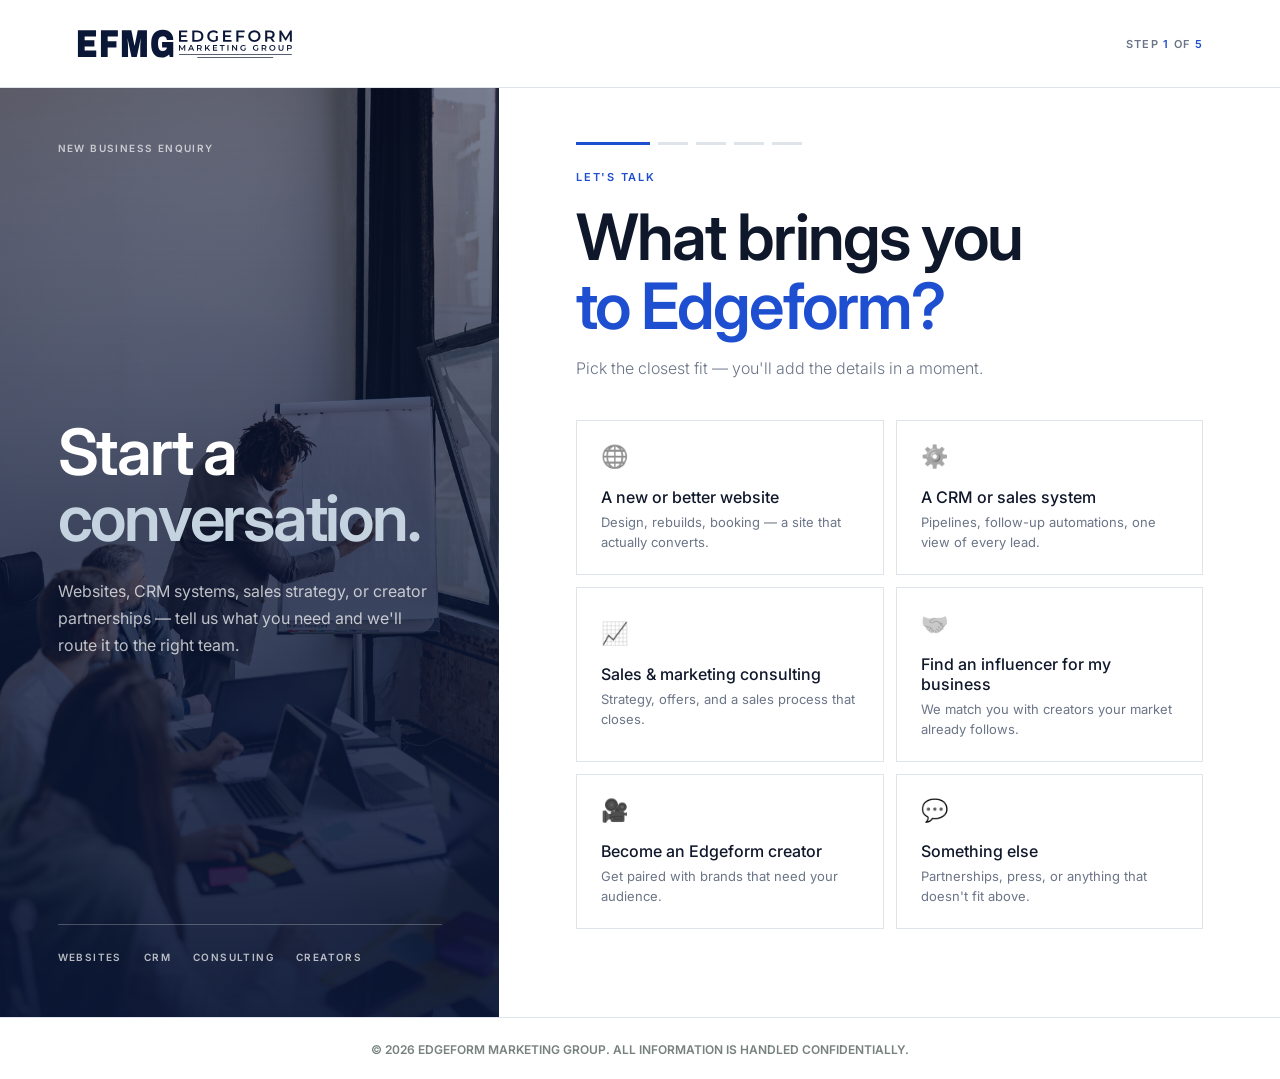
==== commit 82bb9665: "Rebuild contact form as general-purpose "Let's talk" intake - Start with an inquiry type: website, C" ====
--- a/form/index.html
+++ b/form/index.html
@@ -3,9 +3,8 @@
 <head>
 <meta charset="UTF-8">
 <meta name="viewport" content="width=device-width, initial-scale=1.0">
-<title>Contact Us | Edgeform Marketing Group</title><link rel="icon" href="/favicon.svg" type="image/svg+xml">
+<title>Let's Talk | Edgeform Marketing Group</title><link rel="icon" href="/favicon.svg" type="image/svg+xml">
 <link rel="preconnect" href="https://fonts.googleapis.com">
-
 <style>
 :root {
   --black:#000000;--white:#ffffff;--blue:#0071e3;--blue-hover:#0077ed;--accent:#2997ff;
@@ -148,13 +147,13 @@
   <div class="nav-step-indicator">Step <span id="stepCounter">1</span> of <span id="totalSteps">5</span></div>
 </nav>
 
-<aside class="form-context" aria-label="About this brief">
-  <span class="context-kicker">New business enquiry</span>
+<aside class="form-context" aria-label="About this inquiry">
+  <span class="context-kicker" id="contextKicker">New business enquiry</span>
   <div>
     <h1>Start a<br><em>conversation.</em></h1>
-    <p>Share your objectives and a member of our team will respond within one business day.</p>
+    <p id="contextCopy">Websites, CRM systems, sales strategy, or creator partnerships — tell us what you need and we'll route it to the right team.</p>
   </div>
-  <div class="context-meta"><span>Brand</span><span>Demand</span><span>Revenue</span></div>
+  <div class="context-meta"><span>Websites</span><span>CRM</span><span>Consulting</span><span>Creators</span></div>
 </aside>
 
 <div class="form-wrapper">
@@ -163,40 +162,79 @@
   <div class="form-card" id="formCard">
     <div class="auto-save-badge" id="autoSaveBadge">✓ Info saved</div>
 
-    <!-- STEP 1 -->
-    <div class="step active" id="step-1">
-      <p class="step-eyebrow">Let's get started</p>
-      <h1 class="step-title">Who are we<br><em>working with?</em></h1>
+    <!-- ═══ SHARED ═══ -->
+
+    <div class="step active" id="step-type">
+      <p class="step-eyebrow">Let's talk</p>
+      <h1 class="step-title">What brings you<br><em>to Edgeform?</em></h1>
+      <p class="step-sub">Pick the closest fit — you'll add the details in a moment.</p>
+      <div class="choice-group path-group">
+        <button class="choice-btn" data-type="website" onclick="chooseType('website')">
+          <span class="choice-icon">🌐</span><span>A new or better website</span>
+          <span class="choice-desc">Design, rebuilds, booking — a site that actually converts.</span>
+        </button>
+        <button class="choice-btn" data-type="crm" onclick="chooseType('crm')">
+          <span class="choice-icon">⚙️</span><span>A CRM or sales system</span>
+          <span class="choice-desc">Pipelines, follow-up automations, one view of every lead.</span>
+        </button>
+        <button class="choice-btn" data-type="consulting" onclick="chooseType('consulting')">
+          <span class="choice-icon">📈</span><span>Sales &amp; marketing consulting</span>
+          <span class="choice-desc">Strategy, offers, and a sales process that closes.</span>
+        </button>
+        <button class="choice-btn" data-type="sponsor" onclick="chooseType('sponsor')">
+          <span class="choice-icon">🤝</span><span>Find an influencer for my business</span>
+          <span class="choice-desc">We match you with creators your market already follows.</span>
+        </button>
+        <button class="choice-btn" data-type="creator" onclick="chooseType('creator')">
+          <span class="choice-icon">🎥</span><span>Become an Edgeform creator</span>
+          <span class="choice-desc">Get paired with brands that need your audience.</span>
+        </button>
+        <button class="choice-btn" data-type="other" onclick="chooseType('other')">
+          <span class="choice-icon">💬</span><span>Something else</span>
+          <span class="choice-desc">Partnerships, press, or anything that doesn't fit above.</span>
+        </button>
+      </div>
+    </div>
+
+    <div class="step" id="step-contact">
+      <p class="step-eyebrow">About you</p>
+      <h1 class="step-title" id="contactTitle">Who are we<br><em>talking to?</em></h1>
       <p class="step-sub">We'll use this to reach out. No spam — ever.</p>
       <div class="input-group">
         <label class="input-label" for="name">Full Name</label>
-        <input class="input-field" type="text" id="name" placeholder="e.g. Carlos Rivera" autocomplete="name">
+        <input class="input-field" type="text" id="name" data-field="name" data-scope="lead" data-required data-msg="Add your name so we know who to ask for." placeholder="e.g. Carlos Rivera" autocomplete="name">
       </div>
       <div class="input-group">
         <label class="input-label" for="phone">Phone Number</label>
-        <input class="input-field" type="tel" id="phone" placeholder="(305) 000-0000" autocomplete="tel">
-      </div>
-      <button class="btn-primary" onclick="submitStep1()">Continue →</button>
-    </div>
-
-    <!-- STEP 2 -->
-    <div class="step" id="step-2">
+        <input class="input-field" type="tel" id="phone" inputmode="tel" placeholder="(305) 000-0000" autocomplete="tel">
+        <p class="field-hint" id="phoneHint"></p>
+      </div>
+      <div class="input-group">
+        <label class="input-label" for="email">Email <span class="optional" id="emailOptional">(optional)</span></label>
+        <input class="input-field" type="email" id="email" data-field="email" data-scope="lead" placeholder="you@company.com" autocomplete="email">
+      </div>
+      <button class="btn-primary" onclick="advance()">Continue →</button>
+      <button class="btn-back" onclick="goBack()">← Change inquiry type</button>
+    </div>
+
+    <!-- ═══ WEBSITE ═══ -->
+
+    <div class="step" id="step-hasSite">
       <p class="step-eyebrow">Your online presence</p>
       <h1 class="step-title">Do you currently<br><em>have a website?</em></h1>
       <p class="step-sub">Be honest — there's no wrong answer here.</p>
       <div class="choice-group">
-        <button class="choice-btn" onclick="chooseWebsite('yes')">
+        <button class="choice-btn" data-site="yes" onclick="chooseWebsite('yes')">
           <span class="choice-icon">✅</span><span>Yes, I do</span>
         </button>
-        <button class="choice-btn" onclick="chooseWebsite('no')">
+        <button class="choice-btn" data-site="no" onclick="chooseWebsite('no')">
           <span class="choice-icon">🚫</span><span>No, not yet</span>
         </button>
       </div>
       <button class="btn-back" onclick="goBack()">← Go back</button>
     </div>
 
-    <!-- STEP 3A -->
-    <div class="step" id="step-3a">
+    <div class="step" id="step-statHas">
       <p class="step-eyebrow">Here's what the data says</p>
       <h1 class="step-title">Your website may be<br><em>costing you clients.</em></h1>
       <div class="stat-block">
@@ -206,12 +244,11 @@
           Source <svg viewBox="0 0 12 12" fill="none" stroke="currentColor" stroke-width="1.5"><path d="M2 10L10 2M10 2H5M10 2v5"/></svg>
         </a>
       </div>
-      <button class="btn-primary" onclick="goToStep(4)">Let's fix that →</button>
-      <button class="btn-back" onclick="goBack()">← Go back</button>
-    </div>
-
-    <!-- STEP 3B -->
-    <div class="step" id="step-3b">
+      <button class="btn-primary" onclick="advance()">Let's fix that →</button>
+      <button class="btn-back" onclick="goBack()">← Go back</button>
+    </div>
+
+    <div class="step" id="step-statNone">
       <p class="step-eyebrow">Here's what the data says</p>
       <h1 class="step-title">You're invisible<br><em>to most customers.</em></h1>
       <div class="stat-block">
@@ -221,27 +258,25 @@
           Source <svg viewBox="0 0 12 12" fill="none" stroke="currentColor" stroke-width="1.5"><path d="M2 10L10 2M10 2H5M10 2v5"/></svg>
         </a>
       </div>
-      <button class="btn-primary" onclick="goToStep(4)">Let's change that →</button>
-      <button class="btn-back" onclick="goBack()">← Go back</button>
-    </div>
-
-    <!-- STEP 4 -->
-    <div class="step" id="step-4">
+      <button class="btn-primary" onclick="advance()">Let's change that →</button>
+      <button class="btn-back" onclick="goBack()">← Go back</button>
+    </div>
+
+    <div class="step" id="step-bizType">
       <p class="step-eyebrow">Your business</p>
       <h1 class="step-title">What type of<br><em>business do you run?</em></h1>
       <p class="step-sub">Tell us the market you serve and what your customers come to you for.</p>
       <div class="input-group">
         <label class="input-label" for="businessType">Business Type</label>
-        <input class="input-field" type="text" id="businessType" placeholder="e.g. HVAC Contractor, Plumber, Salon...">
-      </div>
-      <button class="btn-primary" onclick="submitStep4()">Continue →</button>
-      <button class="btn-back" onclick="goBack()">← Go back</button>
-    </div>
-
-    <!-- STEP 5 — VISUAL BUILDER -->
-    <div class="step" id="step-5">
-      <p class="step-eyebrow" id="step5Eyebrow">Your vision</p>
-      <h1 class="step-title" id="step5Title">Show us what you <em>have in mind.</em></h1>
+        <input class="input-field" type="text" id="businessType" data-field="businessType" data-scope="lead" data-required data-msg="Tell us what kind of business it is." placeholder="e.g. HVAC Contractor, Plumber, Salon...">
+      </div>
+      <button class="btn-primary" onclick="advance()">Continue →</button>
+      <button class="btn-back" onclick="goBack()">← Go back</button>
+    </div>
+
+    <div class="step" id="step-vision">
+      <p class="step-eyebrow" id="visionEyebrow">Your vision</p>
+      <h1 class="step-title" id="visionTitle">Show us what you <em>have in mind.</em></h1>
 
       <div class="demo-banner">
         <div class="demo-banner-icon">🎁</div>
@@ -265,10 +300,10 @@
       <!-- TEXT MODE -->
       <div id="textMode">
         <div class="input-group">
-          <label class="input-label" id="step5Label">Describe Your Website</label>
+          <label class="input-label" id="visionLabel">Describe Your Website</label>
           <textarea class="input-field" id="websiteDesc" placeholder="e.g. I want a clean site where clients can book an HVAC inspection, pay a deposit, and get automatic texts..."></textarea>
         </div>
-        <button class="btn-primary" onclick="submitFinal()">Submit →</button>
+        <button class="btn-primary" onclick="submitWebsiteText()">Submit →</button>
       </div>
 
       <!-- VISUAL MODE -->
@@ -368,20 +403,291 @@
         </div>
 
         <input type="file" id="imgUploadInput" accept="image/*" style="display:none" onchange="handleImageUpload(event)">
-        <button class="btn-primary" style="margin-top:14px" onclick="submitVisual()">Submit My Sketch →</button>
-      </div>
-
-      <button class="btn-back" onclick="goBack()">← Go back</button>
-    </div>
-
-    <!-- STEP 6 -->
-    <div class="step" id="step-6">
+        <button class="btn-primary" style="margin-top:14px" onclick="submitVisual(this)">Submit My Sketch →</button>
+      </div>
+
+      <button class="btn-back" onclick="goBack()">← Go back</button>
+    </div>
+
+    <!--
+      Chip sets render their options from data-options (pipe-separated).
+      data-field  → key in the payload (details.<field>, or top level with data-scope="lead")
+      data-mode   → single (string) | multi (array)
+      data-label  → human label used in the plain-text summary
+    -->
+
+    <!-- ═══ CRM ═══ -->
+
+    <div class="step" id="step-crmTool">
+      <p class="step-eyebrow">Your current setup</p>
+      <h1 class="step-title">Where do your<br><em>leads live today?</em></h1>
+      <p class="step-sub">No judgment — most businesses we meet run on spreadsheets and memory.</p>
+      <div class="input-group">
+        <p class="input-label">Current tool</p>
+        <div class="chip-set" data-field="currentTool" data-label="Current tool" data-mode="single" data-required data-msg="Pick the closest option."
+             data-options="Nothing yet|Spreadsheets|Texts & notebooks|HubSpot|GoHighLevel|Salesforce|Zoho|Other"></div>
+      </div>
+      <div class="input-group">
+        <label class="input-label" for="currentToolNotes">Anything to add? <span class="optional">(optional)</span></label>
+        <input class="input-field" type="text" id="currentToolNotes" data-field="currentToolNotes" data-label="Setup notes" placeholder="e.g. Jobber for scheduling, leads tracked in Google Sheets">
+      </div>
+      <button class="btn-primary" onclick="advance()">Continue →</button>
+      <button class="btn-back" onclick="goBack()">← Go back</button>
+    </div>
+
+    <div class="step" id="step-crmTeam">
+      <p class="step-eyebrow">Your team</p>
+      <h1 class="step-title">Who's going to<br><em>use it?</em></h1>
+      <p class="step-sub">This helps us size the system before we ever get on a call.</p>
+      <div class="input-group">
+        <label class="input-label" for="crmBusinessType">Business Type</label>
+        <input class="input-field" type="text" id="crmBusinessType" data-field="businessType" data-scope="lead" data-required data-msg="Tell us what kind of business it is." placeholder="e.g. Roofing company, Med spa, Insurance agency...">
+      </div>
+      <div class="input-group">
+        <p class="input-label">Team size</p>
+        <div class="chip-set" data-field="teamSize" data-label="Team size" data-mode="single" data-required data-msg="Pick a team size."
+             data-options="Just me|2–5|6–20|21–50|50+"></div>
+      </div>
+      <div class="input-group">
+        <p class="input-label">New leads per month <span class="optional">(optional)</span></p>
+        <div class="chip-set" data-field="leadVolume" data-label="Leads per month" data-mode="single"
+             data-options="Under 50|50–200|200–1,000|1,000+|Not sure"></div>
+      </div>
+      <button class="btn-primary" onclick="advance()">Continue →</button>
+      <button class="btn-back" onclick="goBack()">← Go back</button>
+    </div>
+
+    <div class="step" id="step-crmPain">
+      <p class="step-eyebrow">What needs fixing</p>
+      <h1 class="step-title">What should work<br><em>better?</em></h1>
+      <p class="step-sub">Pick everything that applies.</p>
+      <div class="input-group">
+        <div class="chip-set" data-field="needs" data-label="Needs" data-mode="multi" data-required data-msg="Pick at least one."
+             data-options="Lead follow-up|Pipeline visibility|Automated texts & emails|Appointment booking|Reporting|Moving off our current tool|Connecting other apps|Team accountability"></div>
+      </div>
+      <div class="input-group">
+        <label class="input-label" for="crmNotes">Notes <span class="optional">(optional)</span></label>
+        <textarea class="input-field" id="crmNotes" data-field="notes" data-label="Notes" placeholder="e.g. Leads from Facebook sit for days before anyone calls them back..."></textarea>
+      </div>
+      <button class="btn-primary" onclick="advance()">Send to Edgeform →</button>
+      <button class="btn-back" onclick="goBack()">← Go back</button>
+    </div>
+
+    <!-- ═══ CONSULTING ═══ -->
+
+    <div class="step" id="step-consultBiz">
+      <p class="step-eyebrow">Your business</p>
+      <h1 class="step-title">Tell us where<br><em>you're at.</em></h1>
+      <p class="step-sub">Ranges are fine — this stays confidential.</p>
+      <div class="input-group">
+        <label class="input-label" for="consultBusinessType">Business Type</label>
+        <input class="input-field" type="text" id="consultBusinessType" data-field="businessType" data-scope="lead" data-required data-msg="Tell us what kind of business it is." placeholder="e.g. Commercial cleaning, SaaS, Law firm...">
+      </div>
+      <div class="input-group">
+        <p class="input-label">Annual revenue <span class="optional">(optional)</span></p>
+        <div class="chip-set" data-field="revenue" data-label="Annual revenue" data-mode="single"
+             data-options="Pre-revenue|Under $250K|$250K–$1M|$1M–$5M|$5M+|Prefer not to say"></div>
+      </div>
+      <button class="btn-primary" onclick="advance()">Continue →</button>
+      <button class="btn-back" onclick="goBack()">← Go back</button>
+    </div>
+
+    <div class="step" id="step-consultGoal">
+      <p class="step-eyebrow">Your goals</p>
+      <h1 class="step-title">What would move<br><em>the needle?</em></h1>
+      <p class="step-sub">Pick everything that applies.</p>
+      <div class="input-group">
+        <div class="chip-set" data-field="goals" data-label="Goals" data-mode="multi" data-required data-msg="Pick at least one."
+             data-options="More qualified leads|Higher close rate|Pricing & offers|Marketing strategy|Sales process & scripts|Sales team training|Launching something new|Brand positioning"></div>
+      </div>
+      <button class="btn-primary" onclick="advance()">Continue →</button>
+      <button class="btn-back" onclick="goBack()">← Go back</button>
+    </div>
+
+    <div class="step" id="step-consultStuck">
+      <p class="step-eyebrow">The real problem</p>
+      <h1 class="step-title">Where are things<br><em>getting stuck?</em></h1>
+      <p class="step-sub">A few sentences is plenty. The more honest, the more useful the first call.</p>
+      <div class="input-group">
+        <label class="input-label" for="challenge">The Challenge</label>
+        <textarea class="input-field" id="challenge" data-field="challenge" data-label="Challenge" data-required data-msg="Give us a sentence or two." placeholder="e.g. We get plenty of calls but only close 1 in 10, and nobody follows up after the first quote..."></textarea>
+      </div>
+      <div class="input-group">
+        <p class="input-label">Timeline <span class="optional">(optional)</span></p>
+        <div class="chip-set" data-field="timeline" data-label="Timeline" data-mode="single"
+             data-options="ASAP|This quarter|Just exploring"></div>
+      </div>
+      <button class="btn-primary" onclick="advance()">Send to Edgeform →</button>
+      <button class="btn-back" onclick="goBack()">← Go back</button>
+    </div>
+
+    <!-- ═══ CREATOR (influencer applying) ═══ -->
+
+    <div class="step" id="step-creatorSocials">
+      <p class="step-eyebrow">Your channels</p>
+      <h1 class="step-title">Where does your<br><em>audience follow you?</em></h1>
+      <p class="step-sub">Add at least one. Handles or links both work.</p>
+      <div class="handle-row">
+        <label class="input-label" for="igHandle">Instagram</label>
+        <input class="input-field" type="text" id="igHandle" data-field="instagram" data-group="socials" data-label="Instagram" data-kind="handle" placeholder="@yourhandle" autocapitalize="off" autocorrect="off" spellcheck="false">
+      </div>
+      <div class="handle-row">
+        <label class="input-label" for="ttHandle">TikTok</label>
+        <input class="input-field" type="text" id="ttHandle" data-field="tiktok" data-group="socials" data-label="TikTok" data-kind="handle" placeholder="@yourhandle" autocapitalize="off" autocorrect="off" spellcheck="false">
+      </div>
+      <div class="handle-row">
+        <label class="input-label" for="ytHandle">YouTube</label>
+        <input class="input-field" type="text" id="ytHandle" data-field="youtube" data-group="socials" data-label="YouTube" data-kind="handle" placeholder="@yourchannel" autocapitalize="off" autocorrect="off" spellcheck="false">
+      </div>
+      <div class="handle-row">
+        <label class="input-label" for="otherHandle">Other</label>
+        <input class="input-field" type="text" id="otherHandle" data-field="other" data-group="socials" data-label="Other" placeholder="Facebook, X, Twitch, a blog..." autocapitalize="off" autocorrect="off" spellcheck="false">
+      </div>
+      <button class="btn-primary" onclick="advance()">Continue →</button>
+      <button class="btn-back" onclick="goBack()">← Go back</button>
+    </div>
+
+    <div class="step" id="step-creatorAudience">
+      <p class="step-eyebrow">Your audience</p>
+      <h1 class="step-title">Who's paying<br><em>attention?</em></h1>
+      <p class="step-sub">Brands care about fit more than follower count.</p>
+      <div class="input-group">
+        <p class="input-label">Total audience (all platforms)</p>
+        <div class="chip-set" data-field="audienceSize" data-label="Audience size" data-mode="single" data-required data-msg="Pick your audience size."
+             data-options="Under 5K|5K–25K|25K–100K|100K–500K|500K+"></div>
+      </div>
+      <div class="input-group">
+        <p class="input-label">Your niche</p>
+        <div class="chip-set" data-field="niches" data-label="Niches" data-mode="multi" data-required data-msg="Pick at least one niche."
+             data-options="@niches"></div>
+      </div>
+      <div class="input-group">
+        <label class="input-label" for="creatorLocation">City / Market</label>
+        <input class="input-field" type="text" id="creatorLocation" data-field="location" data-label="Location" data-required data-msg="Where are you based? Local brands pair by market." placeholder="e.g. Miami, FL" autocomplete="address-level2">
+      </div>
+      <button class="btn-primary" onclick="advance()">Continue →</button>
+      <button class="btn-back" onclick="goBack()">← Go back</button>
+    </div>
+
+    <div class="step" id="step-creatorWork">
+      <p class="step-eyebrow">Your work</p>
+      <h1 class="step-title">What do you<br><em>like to make?</em></h1>
+      <p class="step-sub">Pick everything you're open to.</p>
+      <div class="input-group">
+        <div class="chip-set" data-field="contentTypes" data-label="Content types" data-mode="multi" data-required data-msg="Pick at least one."
+             data-options="Sponsored posts|Short-form video|Stories|UGC (no posting)|Long-form / YouTube|Reviews|Live & in-person events"></div>
+      </div>
+      <div class="input-group">
+        <p class="input-label">Typical rate per post <span class="optional">(optional)</span></p>
+        <div class="chip-set" data-field="rate" data-label="Rate per post" data-mode="single"
+             data-options="Under $100|$100–$500|$500–$1K|$1K+|Open to gifting"></div>
+      </div>
+      <div class="input-group">
+        <label class="input-label" for="mediaKit">Media kit or portfolio link <span class="optional">(optional)</span></label>
+        <input class="input-field" type="url" id="mediaKit" data-field="mediaKit" data-label="Media kit" data-kind="url" placeholder="e.g. linktr.ee/yourname" autocapitalize="off" spellcheck="false">
+      </div>
+      <label class="check">
+        <input type="checkbox" id="creatorConsent" data-field="consent" data-label="18+ and OK to share profile with brands" data-required data-msg="Please confirm before submitting.">
+        <span>I'm 18 or older, and I'm OK with Edgeform sharing my public profile with brands we think are a fit.</span>
+      </label>
+      <button class="btn-primary" onclick="advance()">Apply →</button>
+      <button class="btn-back" onclick="goBack()">← Go back</button>
+    </div>
+
+    <!-- ═══ SPONSOR (business seeking an influencer) ═══ -->
+
+    <div class="step" id="step-sponsorGoal">
+      <p class="step-eyebrow">Your campaign</p>
+      <h1 class="step-title">What should a creator<br><em>do for you?</em></h1>
+      <p class="step-sub">We'll match against what you're trying to achieve.</p>
+      <div class="input-group">
+        <label class="input-label" for="sponsorBusinessType">Business Type</label>
+        <input class="input-field" type="text" id="sponsorBusinessType" data-field="businessType" data-scope="lead" data-required data-msg="Tell us what kind of business it is." placeholder="e.g. Restaurant, Boutique gym, Dental office...">
+      </div>
+      <div class="input-group">
+        <p class="input-label">Campaign goals</p>
+        <div class="chip-set" data-field="goals" data-label="Campaign goals" data-mode="multi" data-required data-msg="Pick at least one goal."
+             data-options="Brand awareness|Product launch|Foot traffic|Online sales|Sign-ups / app installs|Event promotion|Content for our own ads"></div>
+      </div>
+      <button class="btn-primary" onclick="advance()">Continue →</button>
+      <button class="btn-back" onclick="goBack()">← Go back</button>
+    </div>
+
+    <div class="step" id="step-sponsorAudience">
+      <p class="step-eyebrow">Your audience</p>
+      <h1 class="step-title">Who do you need<br><em>to reach?</em></h1>
+      <p class="step-sub">Be specific — "everyone" makes for a weak match.</p>
+      <div class="input-group">
+        <p class="input-label">Creator niches that fit your brand</p>
+        <div class="chip-set" data-field="niches" data-label="Niches" data-mode="multi" data-required data-msg="Pick at least one niche so we can match creators."
+             data-options="@niches"></div>
+      </div>
+      <div class="input-group">
+        <label class="input-label" for="targetAudience">Target Audience</label>
+        <input class="input-field" type="text" id="targetAudience" data-field="targetAudience" data-label="Target audience" data-required data-msg="Describe who you're trying to reach." placeholder="e.g. Parents 25–40 who live near our locations">
+      </div>
+      <div class="input-group">
+        <label class="input-label" for="sponsorMarket">Market / Location <span class="optional">(optional)</span></label>
+        <input class="input-field" type="text" id="sponsorMarket" data-field="market" data-label="Market" placeholder="e.g. Miami-Dade & Broward, or nationwide">
+      </div>
+      <div class="input-group">
+        <p class="input-label">Preferred platforms <span class="optional">(optional)</span></p>
+        <div class="chip-set" data-field="platforms" data-label="Platforms" data-mode="multi"
+             data-options="Instagram|TikTok|YouTube|Facebook|No preference"></div>
+      </div>
+      <button class="btn-primary" onclick="advance()">Continue →</button>
+      <button class="btn-back" onclick="goBack()">← Go back</button>
+    </div>
+
+    <div class="step" id="step-sponsorBudget">
+      <p class="step-eyebrow">Budget &amp; timing</p>
+      <h1 class="step-title">What are we<br><em>working with?</em></h1>
+      <p class="step-sub">A rough range lets us shortlist the right tier of creators.</p>
+      <div class="input-group">
+        <p class="input-label">Campaign budget</p>
+        <div class="chip-set" data-field="budget" data-label="Budget" data-mode="single" data-required data-msg="Pick a budget range."
+             data-options="Under $1K|$1K–$5K|$5K–$15K|$15K+|Not sure yet"></div>
+      </div>
+      <div class="input-group">
+        <p class="input-label">Timeline <span class="optional">(optional)</span></p>
+        <div class="chip-set" data-field="timeline" data-label="Timeline" data-mode="single"
+             data-options="ASAP|Within 30 days|1–3 months|Just exploring"></div>
+      </div>
+      <div class="input-group">
+        <label class="input-label" for="sponsorNotes">Notes <span class="optional">(optional)</span></label>
+        <textarea class="input-field" id="sponsorNotes" data-field="notes" data-label="Notes" placeholder="e.g. Grand opening on the 15th, want 3–4 local food creators..."></textarea>
+      </div>
+      <button class="btn-primary" onclick="advance()">Send to Edgeform →</button>
+      <button class="btn-back" onclick="goBack()">← Go back</button>
+    </div>
+
+    <!-- ═══ OTHER ═══ -->
+
+    <div class="step" id="step-otherMsg">
+      <p class="step-eyebrow">Your message</p>
+      <h1 class="step-title">How can we<br><em>help?</em></h1>
+      <p class="step-sub">Tell us what you have in mind and we'll get it to the right person.</p>
+      <div class="input-group">
+        <label class="input-label" for="otherCompany">Company <span class="optional">(optional)</span></label>
+        <input class="input-field" type="text" id="otherCompany" data-field="company" data-label="Company" placeholder="e.g. Rivera Holdings" autocomplete="organization">
+      </div>
+      <div class="input-group">
+        <label class="input-label" for="otherMessage">Message</label>
+        <textarea class="input-field" id="otherMessage" data-field="message" data-label="Message" data-required data-msg="Add a short message." placeholder="What's on your mind?"></textarea>
+      </div>
+      <button class="btn-primary" onclick="advance()">Send to Edgeform →</button>
+      <button class="btn-back" onclick="goBack()">← Go back</button>
+    </div>
+
+    <!-- ═══ DONE ═══ -->
+
+    <div class="step" id="step-done">
       <div class="success-icon">
         <svg viewBox="0 0 24 24" fill="none" stroke="currentColor" stroke-width="2" stroke-linecap="round" stroke-linejoin="round"><polyline points="20 6 9 17 4 12"/></svg>
       </div>
-      <p class="step-eyebrow" style="text-align:center">You're all set</p>
-      <h1 class="step-title" style="text-align:center;margin-bottom:16px">We'll be in touch<br><em>very soon.</em></h1>
-      <p class="step-sub" style="text-align:center;margin-bottom:32px">We've received everything we need. Expect a call or text within 24 hours — your <strong>free demo</strong> will be ready shortly after.</p>
+      <p class="step-eyebrow" id="doneEyebrow" style="text-align:center">You're all set</p>
+      <h1 class="step-title" id="doneTitle" style="text-align:center;margin-bottom:16px">We'll be in touch<br><em>very soon.</em></h1>
+      <p class="step-sub" id="doneSub" style="text-align:center;margin:0 auto 32px">We've received everything we need.</p>
       <div class="divider"></div>
       <a href="/" class="btn-primary" style="display:block;text-align:center;text-decoration:none;">← Back to home</a>
     </div>
@@ -391,721 +697,8 @@
 
 <footer>© 2026 Edgeform Marketing Group. All information is handled confidentially.</footer>
 
-<script>
-// ── STATE ────────────────────────────────────────────────────
-const S = { step:1, history:[1], websiteAnswer:null, data:{}, mode:'text' };
-const TOTAL = 5;
-
-
-// ── INIT ─────────────────────────────────────────────────────
-buildDots(); updateNav();
-function buildDots(){
-  const c=document.getElementById('progressDots'); c.innerHTML='';
-  for(let i=1;i<=TOTAL;i++){const d=document.createElement('div');d.className='dot';d.id=`dot-${i}`;c.appendChild(d);}
-  refreshDots();
-}
-function refreshDots(){
-  const v=visNum();
-  for(let i=1;i<=TOTAL;i++){const d=document.getElementById(`dot-${i}`);d.className='dot';if(i<v)d.classList.add('done');else if(i===v)d.classList.add('active');}
-}
-function visNum(){const s=S.step;if(s===1)return 1;if(s===2)return 2;if(s==='3a'||s==='3b')return 3;if(s===4)return 4;return 5;}
-function updateNav(){document.getElementById('stepCounter').textContent=Math.min(visNum(),TOTAL);document.getElementById('totalSteps').textContent=TOTAL;}
-
-// ── NAV ───────────────────────────────────────────────────────
-function showStep(id){
-  document.querySelectorAll('.step.active').forEach(e=>e.classList.remove('active'));
-  const t=document.getElementById(`step-${id}`); if(!t)return;
-  t.classList.add('active'); S.step=id; refreshDots(); updateNav();
-  const card=document.getElementById('formCard');
-  card.classList.toggle('wide', id===5);
-  if(id===5){updateStep5Copy();}
-}
-function goToStep(id){S.history.push(id);showStep(id);}
-function goBack(){if(S.history.length>1){S.history.pop();showStep(S.history[S.history.length-1]);}}
-function updateStep5Copy(){
-  if(S.websiteAnswer==='yes'){
-    document.getElementById('step5Eyebrow').textContent='Your current site';
-    document.getElementById('step5Title').innerHTML='Show us what you <em>currently have.</em>';
-    document.getElementById('step5Label').textContent='Describe Your Current Website';
-    document.getElementById('websiteDesc').placeholder='e.g. I have a basic Wix site — looks outdated, doesn\'t rank on Google, and clients can\'t book online...';
-  } else {
-    document.getElementById('step5Eyebrow').textContent='Your vision';
-    document.getElementById('step5Title').innerHTML='Show us what you <em>have in mind.</em>';
-    document.getElementById('step5Label').textContent='Describe Your Ideal Website';
-    document.getElementById('websiteDesc').placeholder='e.g. Clean, dark site where clients can book an appointment, pay a deposit, and get automatic texts...';
-  }
-}
-
-// ── STEP ACTIONS ──────────────────────────────────────────────
-let autoSaved=false;
-function tryAutoSave(){
-  const n=document.getElementById('name').value.trim(), p=document.getElementById('phone').value.trim();
-  if(n&&p&&!autoSaved){autoSaved=true;post({name:n,phone:p,autoSave:true});showBadge();}
-}
-function showBadge(){const b=document.getElementById('autoSaveBadge');b.classList.add('visible');setTimeout(()=>b.classList.remove('visible'),3000);}
-document.getElementById('name').addEventListener('blur',tryAutoSave);
-document.getElementById('phone').addEventListener('blur',tryAutoSave);
-document.getElementById('phone').addEventListener('input',function(){
-  let v=this.value.replace(/\D/g,'').slice(0,10);
-  if(v.length>=7)v=`(${v.slice(0,3)}) ${v.slice(3,6)}-${v.slice(6)}`;
-  else if(v.length>=4)v=`(${v.slice(0,3)}) ${v.slice(3)}`;
-  else if(v.length>0)v=`(${v}`;
-  this.value=v;
-});
-function submitStep1(){
-  const n=document.getElementById('name').value.trim(), p=document.getElementById('phone').value.trim();
-  if(!n){err('name');return;} if(!p){err('phone');return;}
-  S.data.name=n; S.data.phone=p;
-  if(!autoSaved){post({name:n,phone:p,autoSave:true});autoSaved=true;}
-  goToStep(2);
-}
-function chooseWebsite(a){S.websiteAnswer=a;S.data.hasWebsite=a;goToStep(a==='yes'?'3a':'3b');}
-function submitStep4(){const v=document.getElementById('businessType').value.trim();if(!v){err('businessType');return;}S.data.businessType=v;goToStep(5);}
-function err(id){const e=document.getElementById(id);e.classList.add('error');e.focus();e.addEventListener('input',()=>e.classList.remove('error'),{once:true});}
-
-// ── MODE TOGGLE ───────────────────────────────────────────────
-function setMode(m){
-  S.mode=m;
-  document.getElementById('modeText').classList.toggle('active',m==='text');
-  document.getElementById('modeVisual').classList.toggle('active',m==='visual');
-  document.getElementById('textMode').style.display=m==='text'?'block':'none';
-  document.getElementById('visualMode').style.display=m==='visual'?'block':'none';
-  if(m==='visual'){requestAnimationFrame(()=>requestAnimationFrame(()=>{initCanvas();}));}
-}
-
-// ── SUBMIT ────────────────────────────────────────────────────
-function submitFinal(){
-  const d=document.getElementById('websiteDesc').value.trim(); if(!d){err('websiteDesc');return;}
-  S.data.websiteDescription=d; S.data.inputMode='text';
-  post({...S.data,autoSave:false,complete:true}); goToStep(6);
-}
-function submitVisual(){
-  if(!canvas){submitFinal();return;}
-  drawAll();
-  const b64=canvas.toDataURL('image/png').split(',')[1];
-  S.data.inputMode='visual';
-  S.data.canvasImage=b64;
-  S.data.websiteDescription=document.getElementById('websiteDesc').value.trim()||'[Visual sketch provided]';
-  post({...S.data,autoSave:false,complete:true}); goToStep(6);
-}
-function post(payload){
-  const CRM_API='https://edgeform-crm-api.edgeformmedia.workers.dev/api/submissions';
-  const LEGACY_MEDIA_EP='https://script.google.com/macros/s/AKfycbwNQfLtAOGamQ4hE2Prpxj9ELdOi2l1Pot111HiCxd8zdxSsZMU808Xk21uh0soimJ1gw/exec';
-  payload.source='edgeform-form'; payload.timestamp=new Date().toISOString();
-  const crmPayload={...payload,hasSketch:Boolean(payload.canvasImage)}; delete crmPayload.canvasImage;
-  fetch(CRM_API,{method:'POST',headers:{'Content-Type':'application/json'},body:JSON.stringify(crmPayload)}).catch(()=>{});
-  // Keep the media bridge during migration so visual sketches still reach Drive.
-  fetch(LEGACY_MEDIA_EP,{method:'POST',mode:'no-cors',headers:{'Content-Type':'application/json'},body:JSON.stringify(payload)}).catch(()=>{});
-}
-
-// ═══════════════════════════════════════════════════
-//  CANVAS BUILDER — v3: 16:9, resize, text, sel panel
-// ═══════════════════════════════════════════════════
-const SECTIONS = [
-  { label:'Nav Bar',  icon:'🔝', h:50,  color:'#1e3a5f', desc:'Navigation' },
-  { label:'Hero',     icon:'⭐', h:110, color:'#1a1a2e', desc:'Main banner' },
-  { label:'Services', icon:'🔧', h:88,  color:'#0f2027', desc:'What you offer' },
-  { label:'About',    icon:'👤', h:80,  color:'#1a1a2e', desc:'About you' },
-  { label:'Reviews',  icon:'💬', h:80,  color:'#0f2027', desc:'Testimonials' },
-  { label:'Booking',  icon:'📅', h:96,  color:'#1e3a5f', desc:'Book online' },
-  { label:'Gallery',  icon:'🖼', h:88,  color:'#1a1a2e', desc:'Photos' },
-  { label:'Contact',  icon:'📞', h:68,  color:'#0f2027', desc:'Footer / contact' },
-];
-
-let canvas, ctx;
-let tool       = 'draw';
-let drawColor  = '#111111';
-let brushSize  = 5;
-let drawOpacity = 1.0;
-let isDrawing  = false;
-let lastX = 0, lastY = 0;
-let rectStart  = null;
-let elements   = [];
-let selectedEl = null, dragOX = 0, dragOY = 0;
-let resizeHandle = null; // {el, corner}
-let undoStack  = [];
-let textInput  = null;
-
-// ── Build section chips ─────────────────────────────
-function buildSectionsPanel() {
-  const grid = document.getElementById('sectionsGrid');
-  if (!grid || grid.children.length > 0) return;
-  SECTIONS.forEach(s => {
-    const chip = document.createElement('div');
-    chip.className = 'section-chip';
-    chip.innerHTML = `<span class="section-chip-icon">${s.icon}</span><span class="section-chip-label">${s.label}</span>`;
-    chip.addEventListener('click', () => placeSection(s));
-    grid.appendChild(chip);
-  });
-}
-
-// ── Init ────────────────────────────────────────────
-function initCanvas() {
-  if (canvas) { resizeCanvas(); return; }
-  canvas = document.getElementById('builderCanvas');
-  ctx    = canvas.getContext('2d');
-  buildSectionsPanel();
-  requestAnimationFrame(() => requestAnimationFrame(() => {
-    resizeCanvas();
-    saveUndo();
-  }));
-  canvas.addEventListener('mousedown',  onDown);
-  canvas.addEventListener('mousemove',  onMove);
-  canvas.addEventListener('mouseup',    onUp);
-  canvas.addEventListener('mouseleave', onUp);
-  canvas.addEventListener('dblclick',   onDblClick);
-  canvas.addEventListener('touchstart', e => { e.preventDefault(); onDown(t2m(e)); }, { passive:false });
-  canvas.addEventListener('touchmove',  e => { e.preventDefault(); onMove(t2m(e)); }, { passive:false });
-  canvas.addEventListener('touchend',   e => { e.preventDefault(); onUp(t2m(e));   }, { passive:false });
-}
-
-function t2m(e) {
-  const t = e.touches[0] || e.changedTouches[0];
-  return { clientX:t.clientX, clientY:t.clientY, button:0 };
-}
-
-// ── Resize canvas to fill container at 16:9 ─────────
-function resizeCanvas() {
-  if (!canvas) return;
-  const cc = document.getElementById('canvasContainer');
-  const W  = cc.clientWidth;
-  if (!W) return;
-  const H   = Math.round(W * 9 / 16);
-  const dpr = window.devicePixelRatio || 1;
-  cc.style.height = H + 'px';
-  canvas.width    = W * dpr;
-  canvas.height   = H * dpr;
-  canvas.style.width  = W + 'px';
-  canvas.style.height = H + 'px';
-  ctx.setTransform(1, 0, 0, 1, 0, 0);
-  ctx.scale(dpr, dpr);
-  drawAll();
-}
-
-window.addEventListener('resize', () => {
-  if (canvas && S.step === 5 && S.mode === 'visual') resizeCanvas();
-});
-
-function getW() { return canvas.width  / (window.devicePixelRatio || 1); }
-function getH() { return canvas.height / (window.devicePixelRatio || 1); }
-
-function gp(e) {
-  const r   = canvas.getBoundingClientRect();
-  const dpr = window.devicePixelRatio || 1;
-  return {
-    x: (e.clientX - r.left) * (canvas.width  / r.width)  / dpr,
-    y: (e.clientY - r.top)  * (canvas.height / r.height) / dpr
-  };
-}
-
-// ── Resize handle hit test ──────────────────────────
-const HANDLE_R = 6;
-function getHandles(el) {
-  const x = el.x, y = el.y, w = el.w || 160, h = el.h || 50;
-  return [
-    { id:'se', x:x+w, y:y+h },
-    { id:'sw', x:x,   y:y+h },
-    { id:'ne', x:x+w, y:y   },
-    { id:'nw', x:x,   y:y   },
-  ];
-}
-function hitHandle(el, px, py) {
-  if (!el || (el.type !== 'rect' && el.type !== 'section')) return null;
-  for (const h of getHandles(el)) {
-    if (Math.abs(px - h.x) <= HANDLE_R + 3 && Math.abs(py - h.y) <= HANDLE_R + 3) return h.id;
-  }
-  return null;
-}
-
-// ── Events ──────────────────────────────────────────
-function onDown(e) {
-  if (e.button !== 0 && e.button !== undefined) return;
-  const p = gp(e);
-  isDrawing = true;
-  hideHint();
-
-  if (tool === 'draw' || tool === 'erase') {
-    saveUndo();
-    ctx.beginPath();
-    ctx.moveTo(p.x, p.y);
-    lastX = p.x; lastY = p.y;
-
-  } else if (tool === 'rect') {
-    saveUndo();
-    rectStart = { x:p.x, y:p.y };
-
-  } else if (tool === 'text') {
-    saveUndo();
-    placeTextInput(p.x, p.y);
-    isDrawing = false;
-
-  } else if (tool === 'select') {
-    // Check resize handle on currently selected element first
-    if (selectedEl) {
-      const h = hitHandle(selectedEl, p.x, p.y);
-      if (h) { resizeHandle = { el:selectedEl, corner:h, startX:p.x, startY:p.y, origX:selectedEl.x, origY:selectedEl.y, origW:selectedEl.w||160, origH:selectedEl.h||50 }; return; }
-    }
-    // Hit test all elements
-    const prev = selectedEl;
-    selectedEl = null;
-    resizeHandle = null;
-    for (let i = elements.length - 1; i >= 0; i--) {
-      if (hitTest(elements[i], p.x, p.y)) {
-        selectedEl = elements[i];
-        dragOX = p.x - elements[i].x;
-        dragOY = p.y - elements[i].y;
-        break;
-      }
-    }
-    updateSelPanel();
-    drawAll();
-  }
-}
-
-function onMove(e) {
-  if (!isDrawing) return;
-  const p = gp(e);
-
-  if (tool === 'draw') {
-    ctx.globalAlpha = drawOpacity;
-    ctx.lineWidth   = brushSize;
-    ctx.lineCap     = 'round';
-    ctx.lineJoin    = 'round';
-    ctx.strokeStyle = drawColor;
-    ctx.lineTo(p.x, p.y);
-    ctx.stroke();
-    ctx.beginPath();
-    ctx.moveTo(p.x, p.y);
-    ctx.globalAlpha = 1;
-    lastX = p.x; lastY = p.y;
-
-  } else if (tool === 'erase') {
-    ctx.lineWidth   = brushSize * 3;
-    ctx.lineCap     = 'round';
-    ctx.strokeStyle = '#f8f8f8';
-    ctx.lineTo(p.x, p.y);
-    ctx.stroke();
-    ctx.beginPath();
-    ctx.moveTo(p.x, p.y);
-
-  } else if (tool === 'rect' && rectStart) {
-    drawAll();
-    const w = p.x - rectStart.x, h = p.y - rectStart.y;
-    ctx.save();
-    ctx.globalAlpha = drawOpacity;
-    ctx.fillStyle   = drawColor;
-    ctx.strokeStyle = drawColor;
-    ctx.lineWidth   = 2;
-    ctx.beginPath();
-    ctx.roundRect(rectStart.x, rectStart.y, w, h, 4);
-    ctx.fill();
-    ctx.globalAlpha = 1;
-    ctx.stroke();
-    ctx.restore();
-
-  } else if (tool === 'select') {
-    if (resizeHandle) {
-      const dx = p.x - resizeHandle.startX;
-      const dy = p.y - resizeHandle.startY;
-      const el = resizeHandle.el;
-      const c  = resizeHandle.corner;
-      if (c === 'se') { el.w = Math.max(40, resizeHandle.origW + dx); el.h = Math.max(20, resizeHandle.origH + dy); }
-      else if (c === 'sw') { el.x = resizeHandle.origX + dx; el.w = Math.max(40, resizeHandle.origW - dx); el.h = Math.max(20, resizeHandle.origH + dy); }
-      else if (c === 'ne') { el.w = Math.max(40, resizeHandle.origW + dx); el.y = resizeHandle.origY + dy; el.h = Math.max(20, resizeHandle.origH - dy); }
-      else if (c === 'nw') { el.x = resizeHandle.origX + dx; el.y = resizeHandle.origY + dy; el.w = Math.max(40, resizeHandle.origW - dx); el.h = Math.max(20, resizeHandle.origH - dy); }
-      drawAll();
-    } else if (selectedEl) {
-      selectedEl.x = p.x - dragOX;
-      selectedEl.y = p.y - dragOY;
-      drawAll();
-    }
-  }
-}
-
-function onUp(e) {
-  if (!isDrawing && !resizeHandle) return;
-  const wasResize = !!resizeHandle;
-  isDrawing    = false;
-  resizeHandle = null;
-
-  if (tool === 'rect' && rectStart && e) {
-    const p = gp(e);
-    const w = p.x - rectStart.x, h = p.y - rectStart.y;
-    if (Math.abs(w) > 6 && Math.abs(h) > 6) {
-      elements.push({ type:'rect', x:rectStart.x, y:rectStart.y, w, h, color:drawColor, opacity:drawOpacity });
-    }
-    rectStart = null;
-    drawAll();
-  }
-  if (wasResize) { saveUndo(); updateSelPanel(); }
-}
-
-// ── Double-click to edit section/text label inline ──
-function onDblClick(e) {
-  const p = gp(e);
-  for (let i = elements.length - 1; i >= 0; i--) {
-    const el = elements[i];
-    if ((el.type === 'section' || el.type === 'text') && hitTest(el, p.x, p.y)) {
-      selectedEl = el;
-      setTool('select');
-      updateSelPanel();
-      // Focus the label field
-      setTimeout(() => {
-        const lf = document.getElementById('selLabel');
-        if (lf) { lf.focus(); lf.select(); }
-      }, 50);
-      return;
-    }
-  }
-}
-
-// ── Draw all ─────────────────────────────────────────
-function drawAll() {
-  if (!ctx || !canvas.width || !canvas.height) return;
-  const W = getW(), H = getH();
-
-  // White background
-  ctx.fillStyle = '#f8f8f8';
-  ctx.fillRect(0, 0, W, H);
-
-  // Subtle dot grid
-  ctx.fillStyle = 'rgba(0,0,0,0.07)';
-  for (let x = 16; x < W; x += 24) {
-    for (let y = 16; y < H; y += 24) {
-      ctx.beginPath(); ctx.arc(x, y, 1, 0, Math.PI*2); ctx.fill();
-    }
-  }
-
-  elements.forEach(drawEl);
-
-  // Selection outline + handles
-  if (selectedEl && tool === 'select') {
-    const el = selectedEl;
-    const x = el.x, y = el.y;
-    const w = el.w || 160, h = el.h || 50;
-    ctx.save();
-    ctx.strokeStyle = '#0071e3';
-    ctx.lineWidth   = 2;
-    ctx.setLineDash([5, 3]);
-    ctx.strokeRect(x - 2, y - 2, w + 4, h + 4);
-    ctx.setLineDash([]);
-    // Resize handles
-    for (const hd of getHandles(el)) {
-      ctx.fillStyle   = '#fff';
-      ctx.strokeStyle = '#0071e3';
-      ctx.lineWidth   = 1.5;
-      ctx.fillRect(hd.x - HANDLE_R, hd.y - HANDLE_R, HANDLE_R*2, HANDLE_R*2);
-      ctx.strokeRect(hd.x - HANDLE_R, hd.y - HANDLE_R, HANDLE_R*2, HANDLE_R*2);
-    }
-    ctx.restore();
-  }
-}
-
-function drawEl(el) {
-  ctx.save();
-  const op = (el.opacity !== undefined) ? el.opacity : 1;
-
-  if (el.type === 'section') {
-    const W  = getW();
-    const w  = el.w || W - 24;
-    const h  = el.h || 52;
-    ctx.globalAlpha = op;
-    ctx.fillStyle   = el.color || '#1e3a5f';
-    ctx.beginPath();
-    ctx.roundRect(el.x, el.y, w, h, 5);
-    ctx.fill();
-    ctx.globalAlpha = 1;
-    // Icon + editable label
-    ctx.font      = 'bold 13px DM Sans, Arial, sans-serif';
-    ctx.fillStyle = 'rgba(255,255,255,0.92)';
-    ctx.fillText(`${el.icon}  ${el.label}`, el.x + 14, el.y + h/2 + 5);
-    // Right label (desc)
-    ctx.font      = '11px DM Sans, Arial, sans-serif';
-    ctx.fillStyle = 'rgba(255,255,255,0.38)';
-    ctx.textAlign = 'right';
-    ctx.fillText(el.desc || '', el.x + w - 12, el.y + h/2 + 4);
-    ctx.textAlign = 'left';
-
-  } else if (el.type === 'rect') {
-    ctx.globalAlpha = op;
-    ctx.fillStyle   = el.color;
-    ctx.strokeStyle = el.color;
-    ctx.lineWidth   = 2;
-    ctx.beginPath();
-    ctx.roundRect(el.x, el.y, el.w, el.h, 4);
-    ctx.fill();
-    ctx.globalAlpha = Math.min(1, op + 0.15);
-    ctx.stroke();
-    ctx.globalAlpha = 1;
-
-  } else if (el.type === 'text') {
-    ctx.globalAlpha = op;
-    ctx.font        = `bold ${el.size || 15}px DM Sans, Arial, sans-serif`;
-    ctx.fillStyle   = el.color || '#111';
-    ctx.fillText(el.label || el.text || '', el.x, el.y);
-    ctx.globalAlpha = 1;
-
-  } else if (el.type === 'image' && el.img) {
-    ctx.globalAlpha = op;
-    ctx.drawImage(el.img, el.x, el.y, el.w, el.h);
-    ctx.globalAlpha = 1;
-    ctx.strokeStyle = '#ccc';
-    ctx.lineWidth   = 1;
-    ctx.strokeRect(el.x, el.y, el.w, el.h);
-  }
-  ctx.restore();
-}
-
-// ── Place section chip ───────────────────────────────
-function placeSection(s) {
-  const W = getW();
-  const lastY = elements
-    .filter(e => e.type === 'section')
-    .reduce((m, e) => Math.max(m, e.y + (e.h || 52) + 4), 10);
-  elements.push({
-    type:'section', label:s.label, icon:s.icon,
-    desc:s.desc, color:s.color, opacity:1,
-    x:10, y:lastY, w:W - 20, h:s.h
-  });
-  saveUndo(); drawAll(); hideHint();
-}
-
-// ── Tools ────────────────────────────────────────────
-function setTool(t) {
-  tool = t;
-  document.querySelectorAll('.tool-btn').forEach(b => b.classList.remove('active'));
-  const tb = document.getElementById(`tool-${t}`);
-  if (tb) tb.classList.add('active');
-  if (!canvas) return;
-  canvas.style.cursor = t === 'text' ? 'text' : t === 'select' ? 'default' : t === 'erase' ? 'cell' : 'crosshair';
-  if (t !== 'select') { selectedEl = null; resizeHandle = null; updateSelPanel(); drawAll(); }
-}
-
-function pickColor(el) {
-  document.querySelectorAll('.color-swatch').forEach(c => c.classList.remove('active'));
-  el.classList.add('active');
-  drawColor = el.dataset.color;
-  const cc = document.getElementById('customColor');
-  if (cc) cc.value = drawColor;
-}
-
-// ── Selection panel ──────────────────────────────────
-function updateSelPanel() {
-  const panel = document.getElementById('selPanel');
-  if (!panel) return;
-  if (!selectedEl) {
-    panel.classList.remove('visible');
-    return;
-  }
-  panel.classList.add('visible');
-  const el = selectedEl;
-  document.getElementById('selName').textContent    = el.label || el.text || el.type;
-  document.getElementById('selColor').value         = el.color || '#111111';
-  const opPct = Math.round((el.opacity !== undefined ? el.opacity : 1) * 100);
-  document.getElementById('selOpacity').value       = opPct;
-  document.getElementById('selOpLabel').textContent = opPct + '%';
-  document.getElementById('selLabel').value         = el.label || el.text || '';
-}
-
-function changeSelectedColor(v) {
-  if (!selectedEl) return;
-  selectedEl.color = v;
-  saveUndo(); drawAll();
-}
-
-function changeSelectedOpacity(v) {
-  if (!selectedEl) return;
-  selectedEl.opacity = v;
-  drawAll();
-}
-
-function changeSelectedLabel(v) {
-  if (!selectedEl) return;
-  if (selectedEl.type === 'text') selectedEl.text  = v;
-  else selectedEl.label = v;
-  drawAll();
-}
-
-// ── Text tool ────────────────────────────────────────
-function placeTextInput(x, y) {
-  if (textInput) { textInput.remove(); textInput = null; }
-  const cc = document.getElementById('canvasContainer');
-  const r  = canvas.getBoundingClientRect();
-  const sx = r.width  / getW();
-  const sy = r.height / getH();
-  const fs = Math.max(13, brushSize + 8);
-  textInput = document.createElement('input');
-  textInput.style.cssText = `
-    position:absolute;
-    left:${x * sx}px;
-    top:${(y - fs) * sy}px;
-    background:#fff;
-    border:2px solid #0071e3;
-    border-radius:6px;
-    color:#111;
-    font-size:${fs}px;
-    font-family:Inter,Arial,sans-serif;
-    font-weight:bold;
-    outline:none;
-    min-width:140px;
-    max-width:${(getW() - x) * sx}px;
-    z-index:100;
-    padding:4px 8px;
-    box-shadow:0 4px 16px rgba(0,113,227,0.35);
-  `;
-  cc.style.overflow = 'visible';
-  cc.appendChild(textInput);
-  textInput.focus();
-
-  const commit = () => {
-    const txt = textInput ? textInput.value.trim() : '';
-    if (txt) {
-      elements.push({ type:'text', x, y, label:txt, text:txt, color:drawColor, opacity:drawOpacity, size:fs });
-    }
-    if (textInput) { textInput.remove(); textInput = null; }
-    if (cc) cc.style.overflow = 'hidden';
-    drawAll();
-  };
-  textInput.addEventListener('keydown', ev => { if (ev.key === 'Enter' || ev.key === 'Escape') commit(); });
-  textInput.addEventListener('blur', commit);
-}
-
-// ── Image upload ─────────────────────────────────────
-function handleImageUpload(e) {
-  const f = e.target.files[0]; if (!f) return;
-  const rd = new FileReader();
-  rd.onload = ev => {
-    const img = new Image();
-    img.onload = () => {
-      const W = getW();
-      const s = Math.min(1, (W * 0.5) / img.width);
-      elements.push({ type:'image', img, x:40, y:40, w:img.width*s, h:img.height*s, opacity:1 });
-      saveUndo(); drawAll(); hideHint();
-    };
-    img.src = ev.target.result;
-  };
-  rd.readAsDataURL(f);
-  e.target.value = '';
-}
-
-// ── Hit test ─────────────────────────────────────────
-function hitTest(el, x, y) {
-  if (el.type === 'section' || el.type === 'rect' || el.type === 'image') {
-    const ex = Math.min(el.x, el.x + (el.w||0));
-    const ey = Math.min(el.y, el.y + (el.h||0));
-    return x>=ex && x<=ex+Math.abs(el.w||160) && y>=ey && y<=ey+Math.abs(el.h||52);
-  }
-  if (el.type === 'text') return x>=el.x-4 && x<=el.x+200 && y>=el.y-20 && y<=el.y+8;
-  return false;
-}
-
-// ── Undo / Delete / Clear ─────────────────────────────
-function saveUndo() {
-  if (!canvas || !canvas.width || !canvas.height) return;
-  try {
-    undoStack.push({
-      id:  ctx.getImageData(0, 0, canvas.width, canvas.height),
-      els: JSON.parse(JSON.stringify(elements.map(e => e.type==='image' ? {...e, img:null} : e)))
-    });
-    if (undoStack.length > 30) undoStack.shift();
-  } catch(err) {}
-}
-
-function undoAction() {
-  if (undoStack.length <= 1) return;
-  undoStack.pop();
-  const p = undoStack[undoStack.length - 1];
-  ctx.putImageData(p.id, 0, 0);
-  elements   = p.els;
-  selectedEl = null;
-  updateSelPanel();
-  drawAll();
-}
-
-function deleteSelected() {
-  if (!selectedEl) return;
-  elements   = elements.filter(e => e !== selectedEl);
-  selectedEl = null;
-  saveUndo(); updateSelPanel(); drawAll();
-}
-
-function clearCanvas() {
-  if (!confirm('Clear the entire canvas?')) return;
-  saveUndo();
-  elements   = [];
-  selectedEl = null;
-  updateSelPanel(); drawAll(); showHint();
-}
-
-function hideHint() {
-  const h = document.getElementById('canvasHint');
-  if (h) h.style.opacity = '0';
-}
-function showHint() {
-  const h = document.getElementById('canvasHint');
-  if (h) h.style.opacity = '1';
-}
-
-</script>
-
-<!--
-═══════════════════════════════════════════════════════
-  GOOGLE APPS SCRIPT — paste at script.google.com
-═══════════════════════════════════════════════════════
-
-function doPost(e) {
-  const data = JSON.parse(e.postData.contents);
-  const ss = SpreadsheetApp.openById('YOUR_SHEET_ID');
-  const sheet = ss.getSheetByName('Leads') || ss.insertSheet('Leads');
-
-  // Add header row if empty
-  if (sheet.getLastRow() === 0) {
-    sheet.appendRow(['Timestamp','Name','Phone','Has Website','Business Type','Description','Mode','Sketch URL','Status']);
-  }
-
-  let imageUrl = '';
-  if (data.canvasImage) {
-    const folder = DriveApp.getFolderById('YOUR_DRIVE_FOLDER_ID');
-    const blob = Utilities.newBlob(
-      Utilities.base64Decode(data.canvasImage),
-      'image/png',
-      `sketch_${(data.name||'unknown').replace(/\s/g,'_')}_${Date.now()}.png`
-    );
-    const file = folder.createFile(blob);
-    file.setSharing(DriveApp.Access.ANYONE_WITH_LINK, DriveApp.Permission.VIEW);
-    imageUrl = file.getUrl();
-  }
-
-  sheet.appendRow([
-    data.timestamp,
-    data.name || '',
-    data.phone || '',
-    data.hasWebsite || '',
-    data.businessType || '',
-    data.websiteDescription || '',
-    data.inputMode || 'text',
-    imageUrl,
-    data.autoSave ? 'partial' : 'complete'
-  ]);
-
-  return ContentService
-    .createTextOutput(JSON.stringify({ ok: true }))
-    .setMimeType(ContentService.MimeType.JSON);
-}
-
-═══════════════════════════════════════════════════════
-  DEPLOY STEPS:
-  1. Extensions → Apps Script → paste above
-  2. Deploy → New Deployment → Web App
-     Execute as: Me | Access: Anyone
-  3. Copy /exec URL → replace YOUR_SCRIPT_ID in post()
-  4. Create Drive folder → copy ID → YOUR_DRIVE_FOLDER_ID
-  5. Copy Sheet ID from URL → YOUR_SHEET_ID
-
-  SHEET COLUMNS:
-  Timestamp | Name | Phone | Has Website | Business Type
-  Description | Mode | Sketch URL | Status (partial/complete)
-═══════════════════════════════════════════════════════
--->
+<script src="sketch.js"></script>
+<script src="intake.js"></script>
+
 </body>
 </html>
--- a/form/form-theme.css
+++ b/form/form-theme.css
@@ -499,6 +499,187 @@
   font: 600 11px Inter, Arial, sans-serif; text-transform: uppercase;
 }
 
+/* ── Intake v2: inquiry paths, chips, hints ── */
+
+.context-meta {
+  flex-wrap: wrap;
+  gap: 10px 22px;
+}
+
+.path-group {
+  grid-template-columns: 1fr 1fr;
+  margin-bottom: 12px;
+}
+
+.path-group .choice-btn {
+  min-height: 132px;
+  padding: 22px 24px;
+}
+
+.path-group .choice-btn > span {
+  display: block;
+  position: relative;
+}
+
+.path-group .choice-icon {
+  margin-bottom: 18px;
+  font-size: 22px;
+}
+
+.choice-desc {
+  margin-top: 6px;
+  color: var(--form-muted);
+  font-size: 13px;
+  font-weight: 400;
+  line-height: 1.5;
+}
+
+.choice-btn.selected {
+  border-color: var(--form-blue);
+  box-shadow: inset 0 0 0 1px var(--form-blue);
+}
+
+.chip-set {
+  display: flex;
+  flex-wrap: wrap;
+  gap: 8px;
+  margin-top: 4px;
+}
+
+.chip {
+  padding: 11px 16px;
+  color: var(--form-ink);
+  background: var(--form-white);
+  border: 1px solid var(--form-line);
+  font: 500 14px Inter, Arial, sans-serif;
+  cursor: pointer;
+  transition: background .2s, border-color .2s, color .2s;
+}
+
+.chip:hover {
+  border-color: var(--form-blue);
+}
+
+.chip.selected {
+  color: #fff;
+  background: var(--form-blue);
+  border-color: var(--form-blue);
+}
+
+.chip-set[data-mode="multi"] .chip.selected::before {
+  content: '✓ ';
+}
+
+.chip:focus-visible,
+.choice-btn:focus-visible {
+  outline: 2px solid var(--form-blue);
+  outline-offset: 2px;
+}
+
+.chip-set.error {
+  animation: nudge .35s;
+}
+
+.chip-set.error .chip:not(.selected),
+.input-field.error {
+  border-color: #c2413a;
+}
+
+@keyframes nudge {
+  25% { transform: translateX(-5px); }
+  75% { transform: translateX(5px); }
+}
+
+.optional {
+  color: #9aa3b2;
+  letter-spacing: 0;
+  text-transform: none;
+}
+
+.field-hint {
+  margin-top: 9px;
+  color: var(--form-muted);
+  font-size: 12.5px;
+  line-height: 1.5;
+}
+
+.field-hint.ok {
+  color: var(--form-blue);
+}
+
+.step-error {
+  margin: 4px 0 0;
+  color: #c2413a;
+  font-size: 14px;
+}
+
+.step-error:empty {
+  display: none;
+}
+
+.handle-row {
+  display: grid;
+  grid-template-columns: 110px 1fr;
+  align-items: end;
+  gap: 18px;
+  margin-bottom: 6px;
+}
+
+.handle-row .input-label {
+  margin: 0 0 21px;
+}
+
+.check {
+  display: flex;
+  gap: 14px;
+  align-items: flex-start;
+  margin: 8px 0 12px;
+  color: #3d4757;
+  font-size: 14px;
+  line-height: 1.6;
+  cursor: pointer;
+}
+
+.check input {
+  width: 20px;
+  height: 20px;
+  margin-top: 2px;
+  flex-shrink: 0;
+  accent-color: var(--form-blue);
+}
+
+.check.error {
+  color: #c2413a;
+}
+
+.btn-primary:disabled {
+  opacity: .6;
+  cursor: progress;
+}
+
+@media (max-width: 560px) {
+  .path-group {
+    grid-template-columns: 1fr;
+  }
+
+  .path-group .choice-btn {
+    min-height: 0;
+  }
+
+  .path-group .choice-icon {
+    margin-bottom: 10px;
+  }
+
+  .handle-row {
+    grid-template-columns: 1fr;
+    gap: 0;
+  }
+
+  .handle-row .input-label {
+    margin: 0;
+  }
+}
+
 footer {
   grid-column: 1 / -1;
   grid-row: 3;
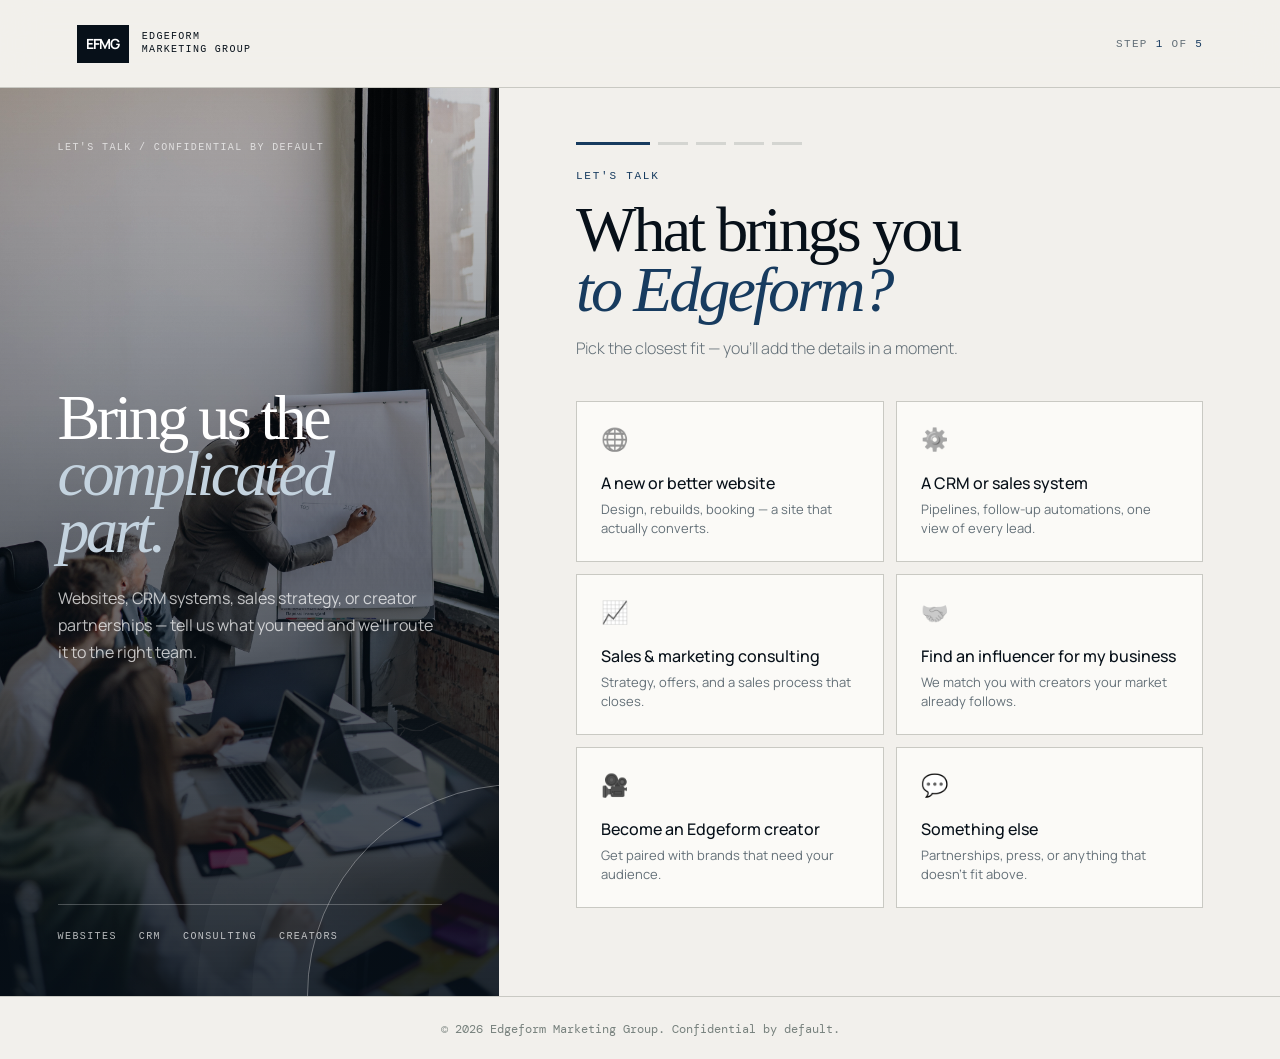
==== commit 0ec1e07b: "Sync local changes before cleanup Co-Authored-By: Claude Opus 5.5 <noreply@anthropic.com>" ====
--- a/form/index.html
+++ b/form/index.html
@@ -3,15 +3,16 @@
 <head>
 <meta charset="UTF-8">
 <meta name="viewport" content="width=device-width, initial-scale=1.0">
-<title>Let's Talk | Edgeform Marketing Group</title><link rel="icon" href="/favicon.svg" type="image/svg+xml">
+<title>Let's Talk — Edgeform Marketing Group</title>
 <link rel="preconnect" href="https://fonts.googleapis.com">
+<link href="https://fonts.googleapis.com/css2?family=Playfair+Display:ital,wght@0,400;0,700;1,400&family=DM+Sans:wght@300;400;500&display=swap" rel="stylesheet">
 <style>
 :root {
   --black:#000000;--white:#ffffff;--blue:#0071e3;--blue-hover:#0077ed;--accent:#2997ff;
 }
 *{margin:0;padding:0;box-sizing:border-box;}
 html{scroll-behavior:smooth;}
-body{font-family:Inter,-apple-system,BlinkMacSystemFont,sans-serif;background:#000;color:#fff;min-height:100vh;display:flex;flex-direction:column;overflow-x:hidden;}
+body{font-family:'DM Sans',-apple-system,BlinkMacSystemFont,sans-serif;background:#000;color:#fff;min-height:100vh;display:flex;flex-direction:column;overflow-x:hidden;}
 .page-bg{position:fixed;inset:0;z-index:0;background:radial-gradient(ellipse 80% 60% at 50% 0%,#001533 0%,#000 70%);}
 .page-grid{position:fixed;inset:0;z-index:0;background-image:linear-gradient(rgba(41,151,255,.03) 1px,transparent 1px),linear-gradient(90deg,rgba(41,151,255,.03) 1px,transparent 1px);background-size:80px 80px;mask-image:radial-gradient(ellipse 100% 100% at 50% 0%,black 20%,transparent 80%);}
 nav{position:relative;z-index:10;padding:0 48px;height:52px;display:flex;align-items:center;justify-content:space-between;background:rgba(0,0,0,.72);backdrop-filter:saturate(180%) blur(20px);border-bottom:1px solid rgba(255,255,255,.08);}
@@ -32,19 +33,19 @@
 .step.active{display:block;animation:stepIn .45s cubic-bezier(.23,1,.32,1) forwards;}
 @keyframes stepIn{from{opacity:0;transform:translateY(18px)}to{opacity:1;transform:translateY(0)}}
 .step-eyebrow{font-size:11px;letter-spacing:.22em;text-transform:uppercase;color:var(--accent);margin-bottom:12px;}
-.step-title{font-family:Inter,sans-serif;font-size:clamp(22px,4vw,32px);font-weight:700;line-height:1.15;margin-bottom:8px;}
+.step-title{font-family:'Playfair Display',serif;font-size:clamp(22px,4vw,32px);font-weight:700;line-height:1.15;margin-bottom:8px;}
 .step-title em{font-style:italic;color:var(--accent);}
 .step-sub{font-size:15px;color:rgba(255,255,255,.45);line-height:1.6;margin-bottom:32px;font-weight:300;}
 .step-sub strong{color:var(--accent);font-weight:500;}
 .input-group{margin-bottom:20px;}
 .input-label{display:block;font-size:12px;letter-spacing:.1em;text-transform:uppercase;color:rgba(255,255,255,.4);margin-bottom:8px;}
-.input-field{width:100%;background:rgba(255,255,255,.04);border:1px solid rgba(255,255,255,.1);border-radius:12px;padding:14px 18px;color:#fff;font-family:Inter,sans-serif;font-size:16px;transition:border-color .2s,background .2s,box-shadow .2s;outline:none;-webkit-appearance:none;}
+.input-field{width:100%;background:rgba(255,255,255,.04);border:1px solid rgba(255,255,255,.1);border-radius:12px;padding:14px 18px;color:#fff;font-family:'DM Sans',sans-serif;font-size:16px;transition:border-color .2s,background .2s,box-shadow .2s;outline:none;-webkit-appearance:none;}
 .input-field::placeholder{color:rgba(255,255,255,.2);}
 .input-field:focus{border-color:rgba(41,151,255,.5);background:rgba(41,151,255,.04);box-shadow:0 0 0 3px rgba(41,151,255,.08);}
 .input-field.error{border-color:rgba(255,80,80,.5);}
 textarea.input-field{resize:vertical;min-height:100px;line-height:1.6;}
 .choice-group{display:grid;grid-template-columns:1fr 1fr;gap:12px;margin-bottom:32px;}
-.choice-btn{background:rgba(255,255,255,.04);border:1px solid rgba(255,255,255,.1);border-radius:14px;padding:20px 16px;color:#fff;font-family:Inter,sans-serif;font-size:15px;font-weight:500;cursor:pointer;transition:all .25s cubic-bezier(.23,1,.32,1);text-align:center;position:relative;overflow:hidden;}
+.choice-btn{background:rgba(255,255,255,.04);border:1px solid rgba(255,255,255,.1);border-radius:14px;padding:20px 16px;color:#fff;font-family:'DM Sans',sans-serif;font-size:15px;font-weight:500;cursor:pointer;transition:all .25s cubic-bezier(.23,1,.32,1);text-align:center;position:relative;overflow:hidden;}
 .choice-btn::before{content:'';position:absolute;inset:0;background:linear-gradient(135deg,rgba(41,151,255,.12),transparent);opacity:0;transition:opacity .25s;}
 .choice-btn:hover{border-color:rgba(41,151,255,.35);transform:translateY(-2px);}
 .choice-btn:hover::before{opacity:1;}
@@ -52,16 +53,16 @@
 .stat-block{border:1px solid rgba(255,255,255,.07);border-radius:16px;padding:28px 28px 20px;margin-bottom:28px;background:rgba(41,151,255,.03);overflow:hidden;position:relative;animation:statFadeIn .5s .15s cubic-bezier(.23,1,.32,1) both;}
 @keyframes statFadeIn{from{opacity:0;transform:scale(.97)}to{opacity:1;transform:scale(1)}}
 .stat-block::before{content:'';position:absolute;top:0;left:0;right:0;height:1px;background:linear-gradient(90deg,transparent,rgba(41,151,255,.35),transparent);}
-.stat-number{font-family:Inter,sans-serif;font-size:56px;font-weight:700;color:var(--accent);line-height:1;margin-bottom:8px;}
+.stat-number{font-family:'Playfair Display',serif;font-size:56px;font-weight:700;color:var(--accent);line-height:1;margin-bottom:8px;}
 .stat-text{font-size:16px;color:rgba(255,255,255,.75);line-height:1.5;font-weight:300;margin-bottom:20px;}
 .stat-text strong{color:#fff;font-weight:500;}
 .source-btn{display:inline-flex;align-items:center;gap:6px;font-size:11px;letter-spacing:.08em;text-transform:uppercase;color:rgba(255,255,255,.3);text-decoration:none;border:1px solid rgba(255,255,255,.1);padding:6px 14px;border-radius:20px;transition:all .2s;}
 .source-btn:hover{color:var(--accent);border-color:rgba(41,151,255,.3);}
 .source-btn svg{width:10px;height:10px;}
-.btn-primary{width:100%;background:var(--blue);color:#fff;border:none;padding:16px 36px;border-radius:30px;font-size:16px;font-family:Inter,sans-serif;cursor:pointer;transition:all .2s;font-weight:500;margin-top:8px;letter-spacing:.01em;}
+.btn-primary{width:100%;background:var(--blue);color:#fff;border:none;padding:16px 36px;border-radius:30px;font-size:16px;font-family:'DM Sans',sans-serif;cursor:pointer;transition:all .2s;font-weight:500;margin-top:8px;letter-spacing:.01em;}
 .btn-primary:hover{background:var(--blue-hover);transform:scale(1.02);}
 .btn-primary:active{transform:scale(.99);}
-.btn-back{background:none;border:none;color:rgba(255,255,255,.3);font-family:Inter,sans-serif;font-size:13px;cursor:pointer;margin-top:16px;width:100%;text-align:center;padding:8px;transition:color .2s;letter-spacing:.05em;}
+.btn-back{background:none;border:none;color:rgba(255,255,255,.3);font-family:'DM Sans',sans-serif;font-size:13px;cursor:pointer;margin-top:16px;width:100%;text-align:center;padding:8px;transition:color .2s;letter-spacing:.05em;}
 .btn-back:hover{color:rgba(255,255,255,.6);}
 .success-icon{width:64px;height:64px;background:rgba(41,151,255,.1);border:1px solid rgba(41,151,255,.3);border-radius:50%;display:flex;align-items:center;justify-content:center;margin:0 auto 28px;animation:successPop .5s cubic-bezier(.34,1.56,.64,1) both;}
 @keyframes successPop{from{transform:scale(0);opacity:0}to{transform:scale(1);opacity:1}}
@@ -72,7 +73,7 @@
 
 /* ── MODE TOGGLE ── */
 .mode-toggle{display:flex;background:rgba(255,255,255,.04);border:1px solid rgba(255,255,255,.08);border-radius:12px;padding:4px;margin-bottom:24px;gap:4px;}
-.mode-btn{flex:1;padding:10px 12px;border:none;border-radius:9px;font-family:Inter,sans-serif;font-size:13px;font-weight:500;cursor:pointer;transition:all .25s cubic-bezier(.23,1,.32,1);color:rgba(255,255,255,.4);background:transparent;display:flex;align-items:center;justify-content:center;gap:7px;}
+.mode-btn{flex:1;padding:10px 12px;border:none;border-radius:9px;font-family:'DM Sans',sans-serif;font-size:13px;font-weight:500;cursor:pointer;transition:all .25s cubic-bezier(.23,1,.32,1);color:rgba(255,255,255,.4);background:transparent;display:flex;align-items:center;justify-content:center;gap:7px;}
 .mode-btn.active{background:var(--blue);color:#fff;box-shadow:0 4px 12px rgba(0,113,227,.35);}
 .mode-btn svg{width:14px;height:14px;}
 
@@ -85,7 +86,7 @@
 /* ── BUILDER ── */
 .builder-wrap{display:flex;flex-direction:column;gap:10px;}
 .tool-row{display:flex;gap:5px;flex-wrap:wrap;align-items:center;}
-.tool-btn{display:flex;flex-direction:column;align-items:center;gap:3px;padding:9px 12px;border:2px solid rgba(255,255,255,.1);background:rgba(255,255,255,.04);border-radius:10px;color:rgba(255,255,255,.55);font-family:Inter,sans-serif;font-size:10px;font-weight:600;cursor:pointer;transition:all .18s;min-width:52px;letter-spacing:.02em;}
+.tool-btn{display:flex;flex-direction:column;align-items:center;gap:3px;padding:9px 12px;border:2px solid rgba(255,255,255,.1);background:rgba(255,255,255,.04);border-radius:10px;color:rgba(255,255,255,.55);font-family:'DM Sans',sans-serif;font-size:10px;font-weight:600;cursor:pointer;transition:all .18s;min-width:52px;letter-spacing:.02em;}
 .tool-btn:hover{background:rgba(255,255,255,.1);color:#fff;border-color:rgba(255,255,255,.3);}
 .tool-btn.active{background:#0071e3;color:#fff;border-color:#0071e3;box-shadow:0 4px 14px rgba(0,113,227,.45);}
 .tool-btn svg{width:17px;height:17px;}
@@ -115,7 +116,7 @@
 /* Sections */
 .sections-label{font-size:10px;letter-spacing:.1em;text-transform:uppercase;color:rgba(255,255,255,.35);margin-bottom:7px;font-weight:600;}
 .sections-grid{display:grid;grid-template-columns:repeat(4,1fr);gap:6px;}
-.section-chip{background:rgba(255,255,255,.05);border:1.5px solid rgba(255,255,255,.1);border-radius:9px;padding:9px 4px 7px;text-align:center;cursor:pointer;transition:all .18s;user-select:none;font-family:Inter,sans-serif;}
+.section-chip{background:rgba(255,255,255,.05);border:1.5px solid rgba(255,255,255,.1);border-radius:9px;padding:9px 4px 7px;text-align:center;cursor:pointer;transition:all .18s;user-select:none;font-family:'DM Sans',sans-serif;}
 .section-chip:hover{background:rgba(41,151,255,.14);border-color:rgba(41,151,255,.45);transform:translateY(-2px);box-shadow:0 4px 10px rgba(41,151,255,.18);}
 .section-chip:active{transform:translateY(0);}
 .section-chip-icon{font-size:18px;display:block;margin-bottom:4px;}
@@ -142,15 +143,15 @@
 
 <nav>
   <a href="/" class="nav-logo" aria-label="Edgeform Marketing Group home">
-    <img class="brand-logo" src="/assets/efmg-logo.svg" alt="Edgeform Marketing Group" width="220" height="31">
+    <b>EFMG</b><span>EDGEFORM<br>MARKETING GROUP</span>
   </a>
   <div class="nav-step-indicator">Step <span id="stepCounter">1</span> of <span id="totalSteps">5</span></div>
 </nav>
 
 <aside class="form-context" aria-label="About this inquiry">
-  <span class="context-kicker" id="contextKicker">New business enquiry</span>
+  <span class="context-kicker" id="contextKicker">Let's talk / confidential by default</span>
   <div>
-    <h1>Start a<br><em>conversation.</em></h1>
+    <h1>Bring us the<br><em>complicated part.</em></h1>
     <p id="contextCopy">Websites, CRM systems, sales strategy, or creator partnerships — tell us what you need and we'll route it to the right team.</p>
   </div>
   <div class="context-meta"><span>Websites</span><span>CRM</span><span>Consulting</span><span>Creators</span></div>
@@ -381,8 +382,8 @@
             <span class="size-val" id="selOpLabel">100%</span>
             <div class="opt-div"></div>
             <span class="opt-label">Label</span>
-            <input type="text" id="selLabel" style="background:rgba(255,255,255,.08);border:1px solid rgba(255,255,255,.2);border-radius:6px;color:#fff;font-size:12px;padding:4px 8px;font-family:Inter,sans-serif;outline:none;width:110px;" placeholder="Edit text..." oninput="changeSelectedLabel(this.value)">
-            <button onclick="deleteSelected()" style="background:rgba(255,60,60,.12);border:1px solid rgba(255,60,60,.3);color:#ff7070;border-radius:7px;padding:4px 10px;cursor:pointer;font-size:11px;font-family:Inter,sans-serif;font-weight:600;white-space:nowrap;">Delete</button>
+            <input type="text" id="selLabel" style="background:rgba(255,255,255,.08);border:1px solid rgba(255,255,255,.2);border-radius:6px;color:#fff;font-size:12px;padding:4px 8px;font-family:'DM Sans',sans-serif;outline:none;width:110px;" placeholder="Edit text..." oninput="changeSelectedLabel(this.value)">
+            <button onclick="deleteSelected()" style="background:rgba(255,60,60,.12);border:1px solid rgba(255,60,60,.3);color:#ff7070;border-radius:7px;padding:4px 10px;cursor:pointer;font-size:11px;font-family:'DM Sans',sans-serif;font-weight:600;white-space:nowrap;">Delete</button>
           </div>
 
           <!-- CANVAS — 16:9 ratio, white, auto-sized -->
@@ -689,13 +690,13 @@
       <h1 class="step-title" id="doneTitle" style="text-align:center;margin-bottom:16px">We'll be in touch<br><em>very soon.</em></h1>
       <p class="step-sub" id="doneSub" style="text-align:center;margin:0 auto 32px">We've received everything we need.</p>
       <div class="divider"></div>
-      <a href="/" class="btn-primary" style="display:block;text-align:center;text-decoration:none;">← Back to home</a>
+      <a href="/" class="btn-primary" style="display:block;text-align:center;text-decoration:none;">← Back to Edgeform</a>
     </div>
 
   </div>
 </div>
 
-<footer>© 2026 Edgeform Marketing Group. All information is handled confidentially.</footer>
+<footer>© 2026 Edgeform Marketing Group. Confidential by default.</footer>
 
 <script src="sketch.js"></script>
 <script src="intake.js"></script>
--- a/form/form-theme.css
+++ b/form/form-theme.css
@@ -1,16 +1,16 @@
-@import url('https://fonts.googleapis.com/css2?family=Inter:wght@400;500;600;700&display=swap');
+@import url('https://fonts.googleapis.com/css2?family=DM+Mono:wght@400;500&family=Manrope:wght@400;500;600&family=Newsreader:ital,wght@0,400;1,400&display=swap');
 
 :root {
-  --form-ink: #0f172a;
-  --form-paper: #ffffff;
-  --form-white: #ffffff;
-  --form-line: #dfe3ea;
-  --form-blue: #1f4fd1;
-  --form-blue-light: #eaf0fd;
-  --form-muted: #6b7587;
-  --accent: #1f4fd1;
-  --blue: #1f4fd1;
-  --blue-hover: #1740ad;
+  --form-ink: #071019;
+  --form-paper: #f2f0ec;
+  --form-white: #fbfaf7;
+  --form-line: #c9c9c3;
+  --form-blue: #173b5f;
+  --form-blue-light: #dce1e2;
+  --form-muted: #647078;
+  --accent: #173b5f;
+  --blue: #173b5f;
+  --blue-hover: #0e2a44;
 }
 
 html,
@@ -24,7 +24,7 @@
   grid-template-rows: 88px minmax(calc(100vh - 150px), auto) 62px;
   background: var(--form-paper);
   color: var(--form-ink);
-  font-family: Inter, Arial, sans-serif;
+  font-family: Manrope, Arial, sans-serif;
 }
 
 .page-bg {
@@ -39,7 +39,7 @@
   grid-column: 1 / -1;
   height: 88px;
   padding: 0 6vw;
-  background: rgba(255, 255, 255, .96);
+  background: rgba(242, 240, 236, .9);
   border-bottom: 1px solid var(--form-line);
   backdrop-filter: blur(18px);
 }
@@ -63,13 +63,13 @@
 }
 
 .nav-logo span {
-  font: 600 10px/1.25 Inter, Arial, sans-serif; text-transform: uppercase;
+  font: 500 10px/1.25 'DM Mono', monospace;
   letter-spacing: .13em;
 }
 
 .nav-step-indicator {
   color: var(--form-muted);
-  font: 600 11px Inter, Arial, sans-serif; text-transform: uppercase;
+  font: 500 11px 'DM Mono', monospace;
   letter-spacing: .12em;
 }
 
@@ -88,12 +88,11 @@
   display: flex;
   flex-direction: column;
   justify-content: space-between;
-  background: linear-gradient(180deg, rgba(11,23,54,.55), rgba(11,23,54,.94)), url('../assets/stock2.jpg') center/cover;
+  background: linear-gradient(180deg, rgba(7,16,25,.2), rgba(7,16,25,.88)), url('../assets/stock2.jpg') center/cover;
   color: white;
 }
 
 .form-context::after {
-  display: none;
   content: '';
   position: absolute;
   width: 420px;
@@ -107,7 +106,7 @@
 
 .context-kicker,
 .context-meta span {
-  font: 600 10px Inter, Arial, sans-serif; text-transform: uppercase;
+  font: 500 10px 'DM Mono', monospace;
   letter-spacing: .14em;
   text-transform: uppercase;
 }
@@ -119,14 +118,12 @@
 .form-context h1 {
   max-width: 520px;
   margin: auto 0 26px;
-  font: 600 clamp(48px, 5vw, 78px)/.88 Inter, Arial, sans-serif;
-  letter-spacing: -.035em;
-  line-height: 1.04;
+  font: 400 clamp(48px, 5vw, 78px)/.88 Newsreader, Georgia, serif;
+  letter-spacing: -.055em;
 }
 
 .form-context h1 em {
-  font-style: normal;
-  font-weight: 600;
+  font-weight: 400;
   color: #c4d3df;
 }
 
@@ -172,7 +169,7 @@
   width: 30px;
   height: 3px;
   border-radius: 0;
-  background: #dfe3ea;
+  background: #d4d5d1;
 }
 
 .dot.active {
@@ -182,7 +179,7 @@
 }
 
 .dot.done {
-  background: #8fa6e8;
+  background: #899ba8;
 }
 
 .form-card,
@@ -218,7 +215,7 @@
 .step-eyebrow {
   margin-bottom: 18px;
   color: var(--form-blue);
-  font: 600 11px Inter, Arial, sans-serif; text-transform: uppercase;
+  font: 500 11px 'DM Mono', monospace;
   letter-spacing: .16em;
 }
 
@@ -226,15 +223,13 @@
   max-width: 720px;
   margin-bottom: 15px;
   color: var(--form-ink);
-  font: 600 clamp(42px, 5vw, 70px)/.94 Inter, Arial, sans-serif;
-  letter-spacing: -.03em;
-  line-height: 1.08;
+  font: 400 clamp(42px, 5vw, 70px)/.94 Newsreader, Georgia, serif;
+  letter-spacing: -.045em;
 }
 
 .step-title em {
   color: var(--form-blue);
-  font-style: normal;
-  font-weight: 600;
+  font-weight: 400;
 }
 
 .step-sub {
@@ -257,7 +252,7 @@
 .sections-label,
 .opt-label {
   color: #59666e;
-  font: 600 11px Inter, Arial, sans-serif; text-transform: uppercase;
+  font: 500 11px 'DM Mono', monospace;
   letter-spacing: .1em;
 }
 
@@ -267,9 +262,9 @@
   color: var(--form-ink);
   background: transparent;
   border: 0;
-  border-bottom: 1px solid #c3cad6;
-  border-radius: 0;
-  font-family: Inter, Arial, sans-serif;
+  border-bottom: 1px solid #9fa7a4;
+  border-radius: 0;
+  font-family: Manrope, Arial, sans-serif;
   font-size: 17px;
 }
 
@@ -299,7 +294,7 @@
   background: var(--form-white);
   border: 1px solid var(--form-line);
   border-radius: 0;
-  font-family: Inter, Arial, sans-serif;
+  font-family: Manrope, Arial, sans-serif;
   font-size: 16px;
   text-align: left;
 }
@@ -311,7 +306,7 @@
 .choice-btn:hover {
   color: var(--form-ink);
   border-color: var(--form-blue);
-  transform: none;
+  transform: translateY(-5px);
   box-shadow: 0 18px 38px rgba(7,16,25,.08);
 }
 
@@ -326,25 +321,25 @@
   margin-top: 18px;
   padding: 17px 28px;
   color: white;
-  background: var(--form-blue);
-  border-radius: 0;
-  font-family: Inter, Arial, sans-serif;
+  background: var(--form-ink);
+  border-radius: 0;
+  font-family: Manrope, Arial, sans-serif;
   font-size: 14px;
   font-weight: 600;
   letter-spacing: .02em;
 }
 
 .btn-primary:hover {
-  background: var(--blue-hover);
-  transform: none;
-  box-shadow: none;
+  background: var(--form-blue);
+  transform: translateY(-3px);
+  box-shadow: 0 14px 34px rgba(23,59,95,.2);
 }
 
 .btn-back {
   width: auto;
   margin: 18px 0 0 18px;
   color: #6f7976;
-  font-family: Inter, Arial, sans-serif;
+  font-family: Manrope, Arial, sans-serif;
   font-size: 13px;
 }
 
@@ -366,7 +361,7 @@
 
 .stat-number {
   color: var(--form-blue);
-  font: 600 72px/1 Inter, Arial, sans-serif;
+  font: 400 72px/1 Newsreader, Georgia, serif;
 }
 
 .stat-text,
@@ -392,7 +387,7 @@
 }
 
 .mode-toggle {
-  background: #f4f6f9;
+  background: #e2e4e1;
   border: 1px solid var(--form-line);
   border-radius: 0;
 }
@@ -400,7 +395,7 @@
 .mode-btn {
   color: #69736f;
   border-radius: 0;
-  font-family: Inter, Arial, sans-serif;
+  font-family: Manrope, Arial, sans-serif;
 }
 
 .mode-btn.active {
@@ -453,7 +448,7 @@
 
 .options-row,
 .sel-panel {
-  background: #f4f6f9;
+  background: #e5e7e4;
   border-color: var(--form-line);
   border-radius: 0;
 }
@@ -496,7 +491,7 @@
   background: var(--form-blue-light);
   border-color: #9cabb3;
   border-radius: 0;
-  font: 600 11px Inter, Arial, sans-serif; text-transform: uppercase;
+  font: 500 11px 'DM Mono', monospace;
 }
 
 /* ── Intake v2: inquiry paths, chips, hints ── */
@@ -551,19 +546,20 @@
   color: var(--form-ink);
   background: var(--form-white);
   border: 1px solid var(--form-line);
-  font: 500 14px Inter, Arial, sans-serif;
+  font: 500 14px Manrope, Arial, sans-serif;
   cursor: pointer;
-  transition: background .2s, border-color .2s, color .2s;
+  transition: background .2s, border-color .2s, color .2s, transform .2s;
 }
 
 .chip:hover {
   border-color: var(--form-blue);
+  transform: translateY(-2px);
 }
 
 .chip.selected {
   color: #fff;
-  background: var(--form-blue);
-  border-color: var(--form-blue);
+  background: var(--form-ink);
+  border-color: var(--form-ink);
 }
 
 .chip-set[data-mode="multi"] .chip.selected::before {
@@ -582,7 +578,7 @@
 
 .chip-set.error .chip:not(.selected),
 .input-field.error {
-  border-color: #c2413a;
+  border-color: #b5483f;
 }
 
 @keyframes nudge {
@@ -591,7 +587,7 @@
 }
 
 .optional {
-  color: #9aa3b2;
+  color: #8d9692;
   letter-spacing: 0;
   text-transform: none;
 }
@@ -609,7 +605,7 @@
 
 .step-error {
   margin: 4px 0 0;
-  color: #c2413a;
+  color: #a3372e;
   font-size: 14px;
 }
 
@@ -634,7 +630,7 @@
   gap: 14px;
   align-items: flex-start;
   margin: 8px 0 12px;
-  color: #3d4757;
+  color: #3f4b52;
   font-size: 14px;
   line-height: 1.6;
   cursor: pointer;
@@ -645,39 +641,11 @@
   height: 20px;
   margin-top: 2px;
   flex-shrink: 0;
-  accent-color: var(--form-blue);
+  accent-color: var(--form-ink);
 }
 
 .check.error {
-  color: #c2413a;
-}
-
-.btn-primary:disabled {
-  opacity: .6;
-  cursor: progress;
-}
-
-@media (max-width: 560px) {
-  .path-group {
-    grid-template-columns: 1fr;
-  }
-
-  .path-group .choice-btn {
-    min-height: 0;
-  }
-
-  .path-group .choice-icon {
-    margin-bottom: 10px;
-  }
-
-  .handle-row {
-    grid-template-columns: 1fr;
-    gap: 0;
-  }
-
-  .handle-row .input-label {
-    margin: 0;
-  }
+  color: #a3372e;
 }
 
 footer {
@@ -686,7 +654,7 @@
   color: #77817d;
   background: var(--form-paper);
   border-top: 1px solid var(--form-line);
-  font: 600 12px Inter, Arial, sans-serif; text-transform: uppercase;
+  font: 400 12px 'DM Mono', monospace;
 }
 
 @media (max-width: 900px) {
@@ -745,6 +713,27 @@
 
   .choice-btn {
     min-height: 118px;
+  }
+
+  .path-group {
+    grid-template-columns: 1fr;
+  }
+
+  .path-group .choice-btn {
+    min-height: 0;
+  }
+
+  .path-group .choice-icon {
+    margin-bottom: 10px;
+  }
+
+  .handle-row {
+    grid-template-columns: 1fr;
+    gap: 0;
+  }
+
+  .handle-row .input-label {
+    margin: 0;
   }
 
   .btn-primary {
@@ -765,5 +754,3 @@
     transition-duration: .01ms !important;
   }
 }
-
-.brand-logo{display:block;height:30px;width:auto;max-width:none}@media(max-width:760px){.brand-logo{height:24px}}
